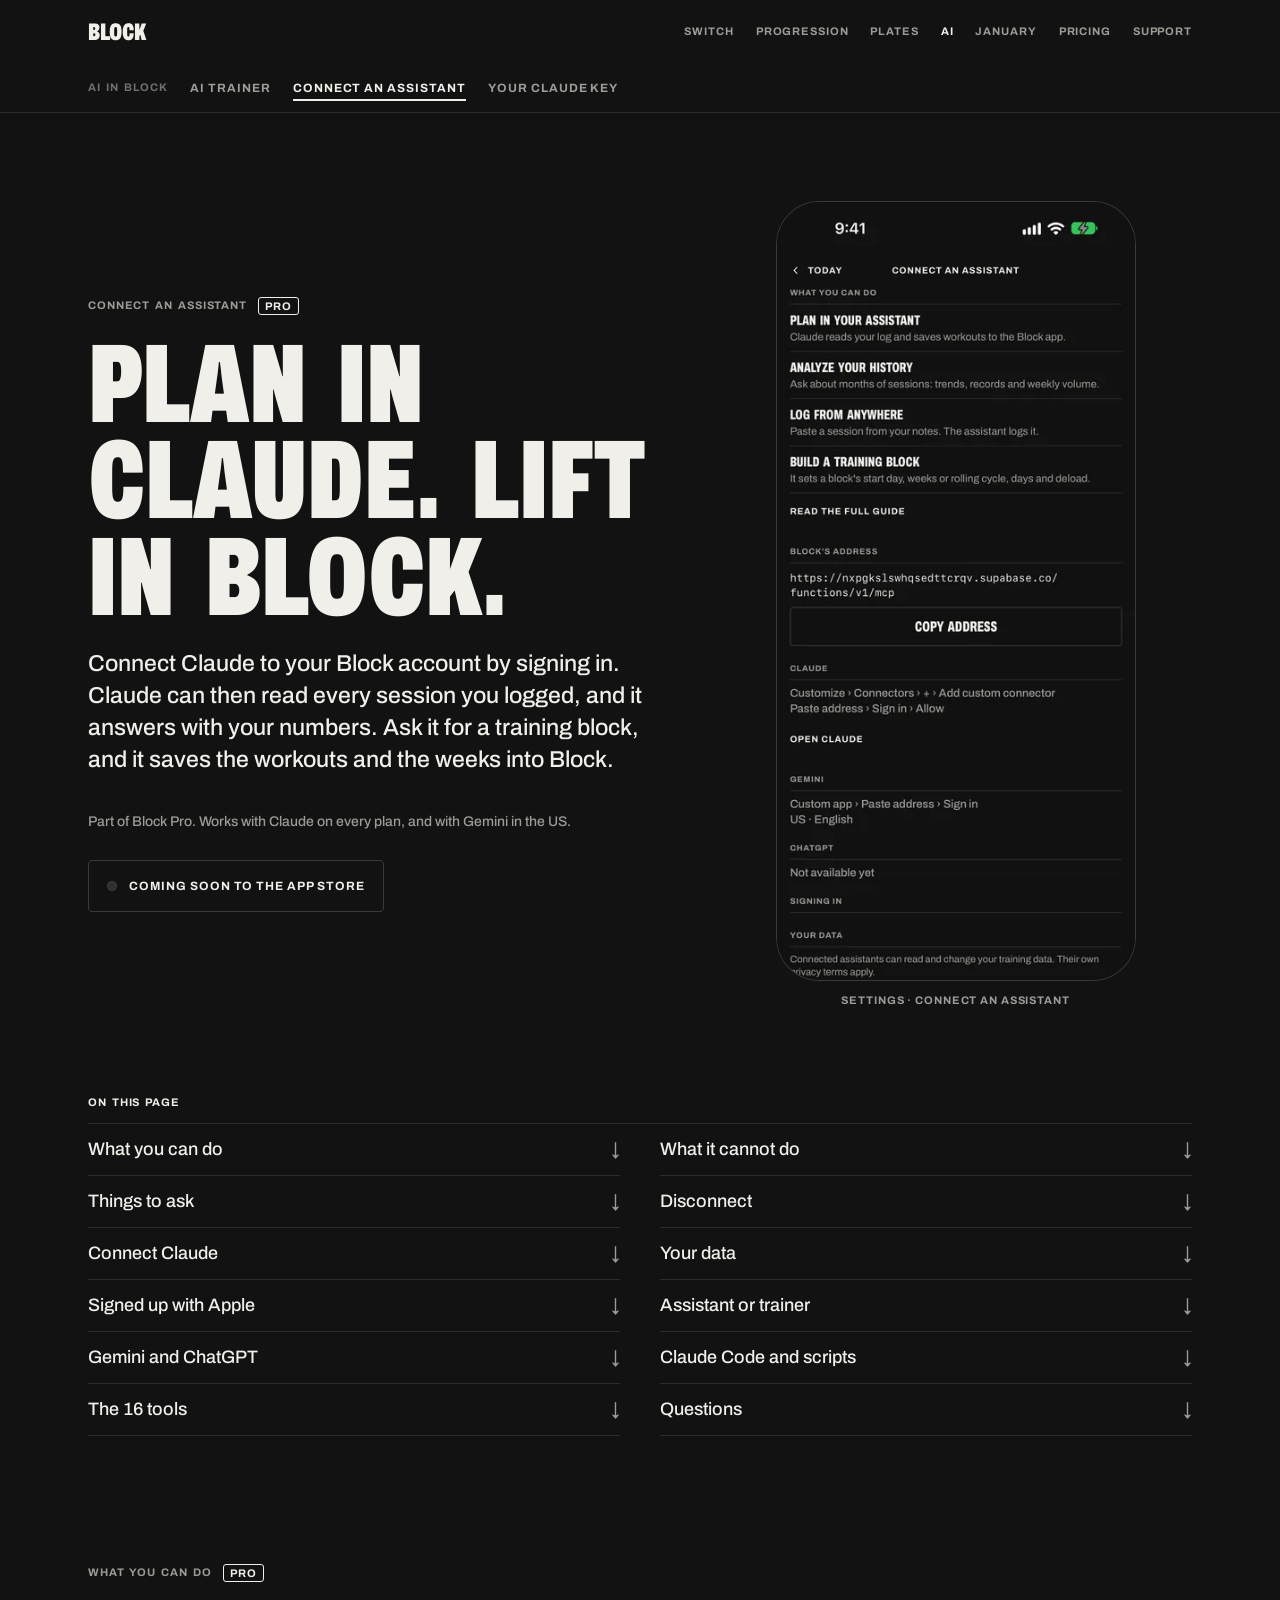
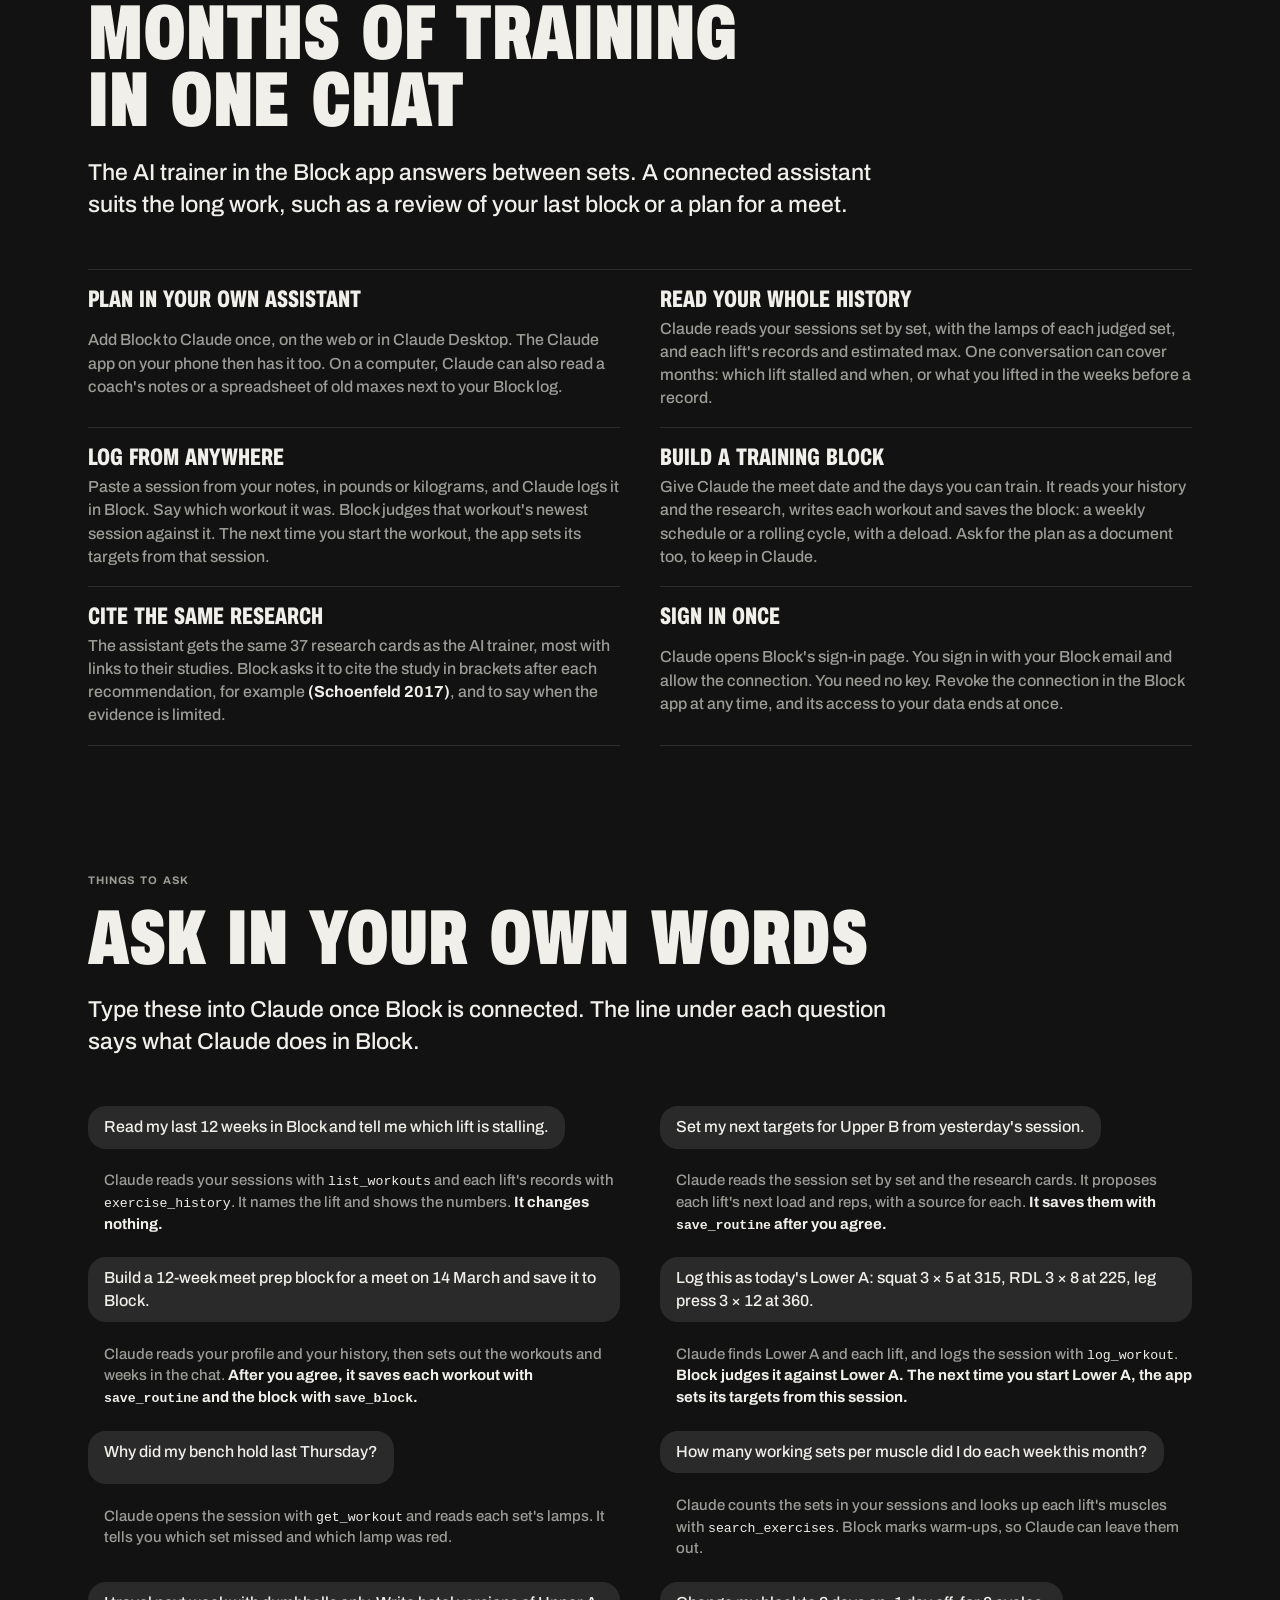
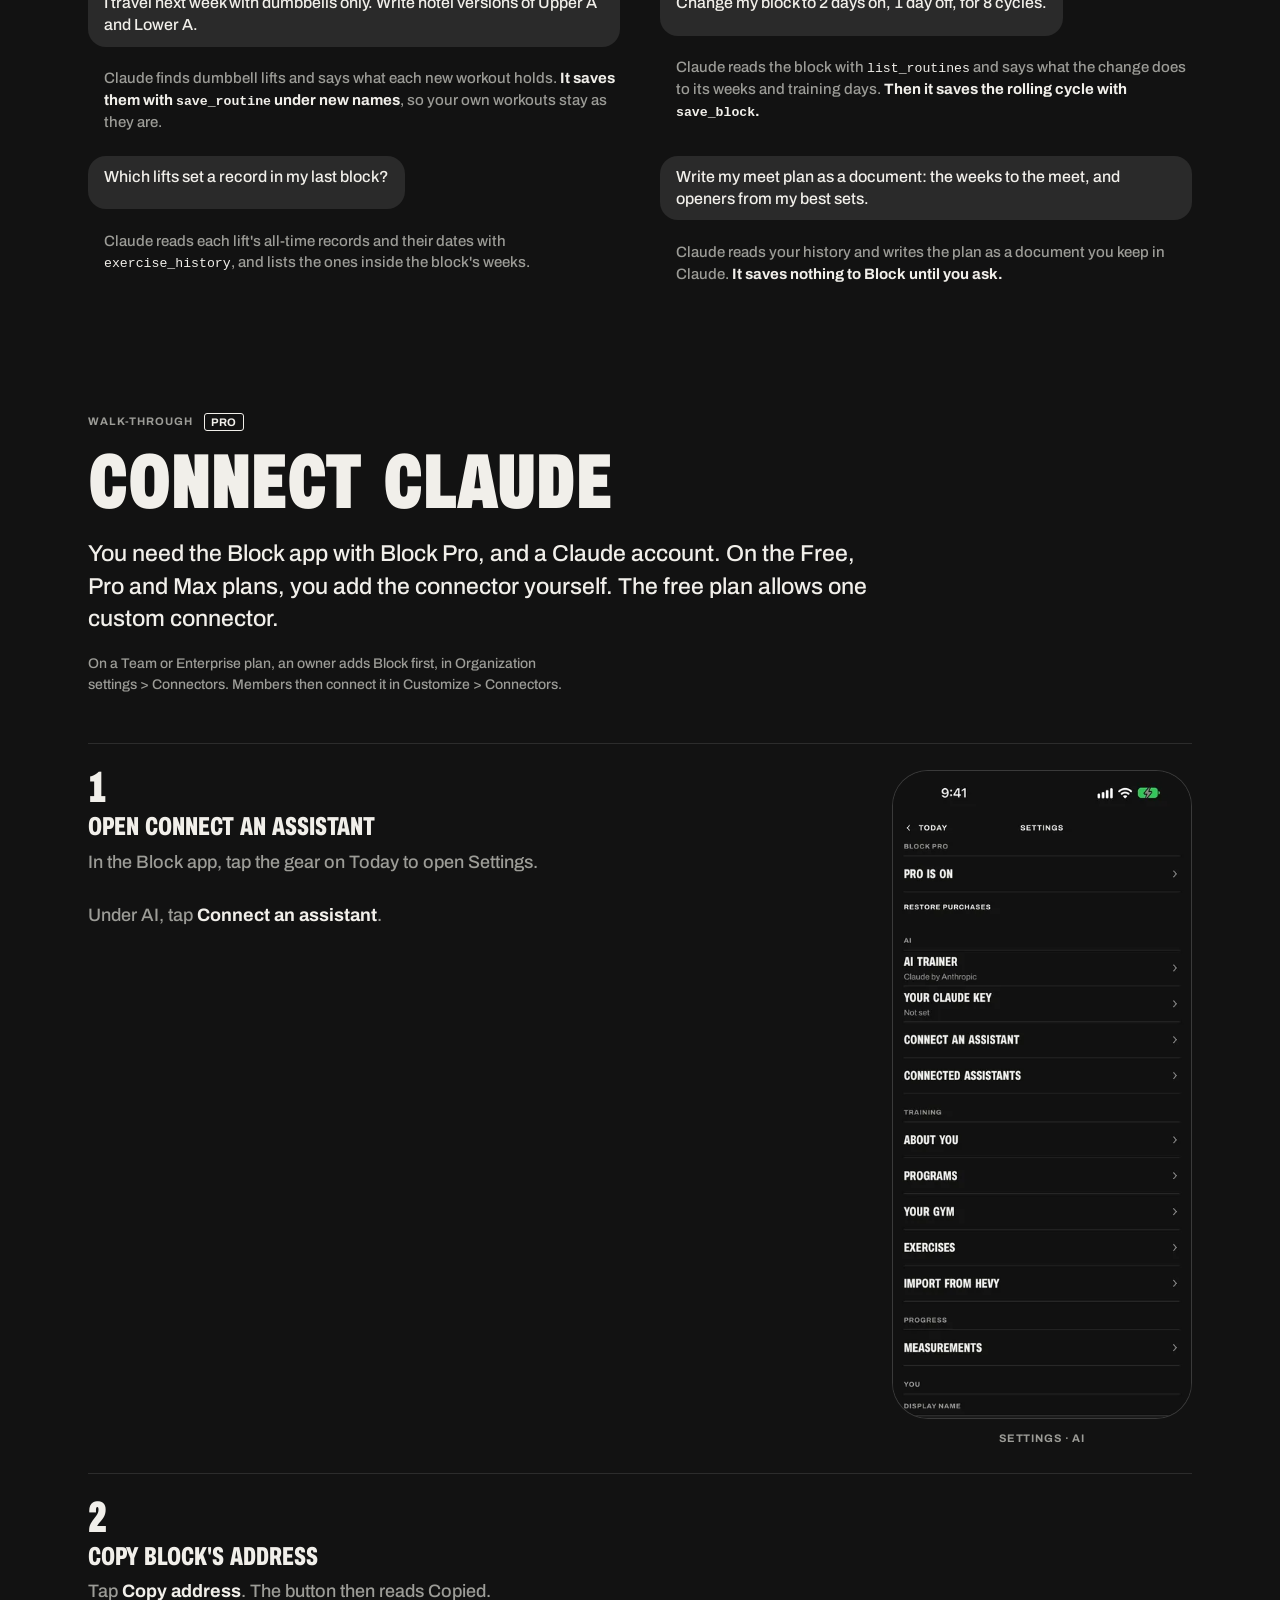
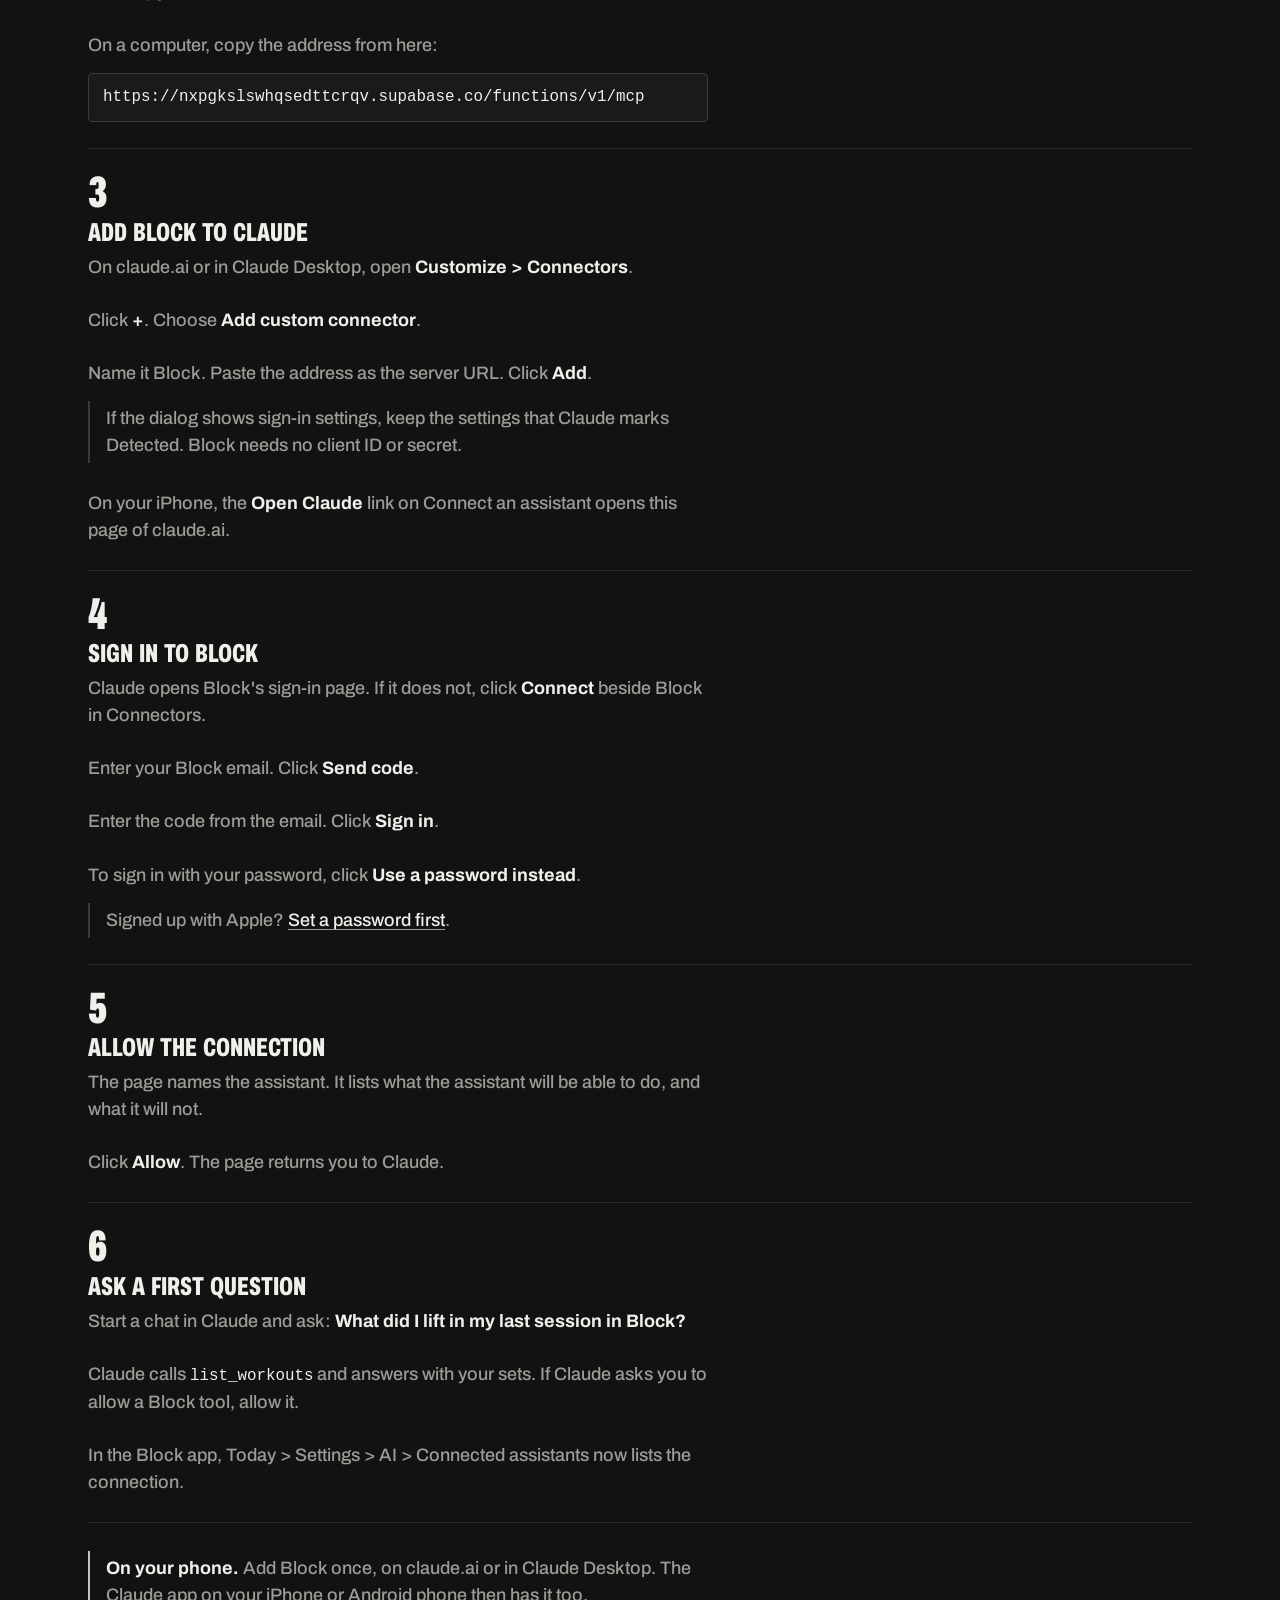
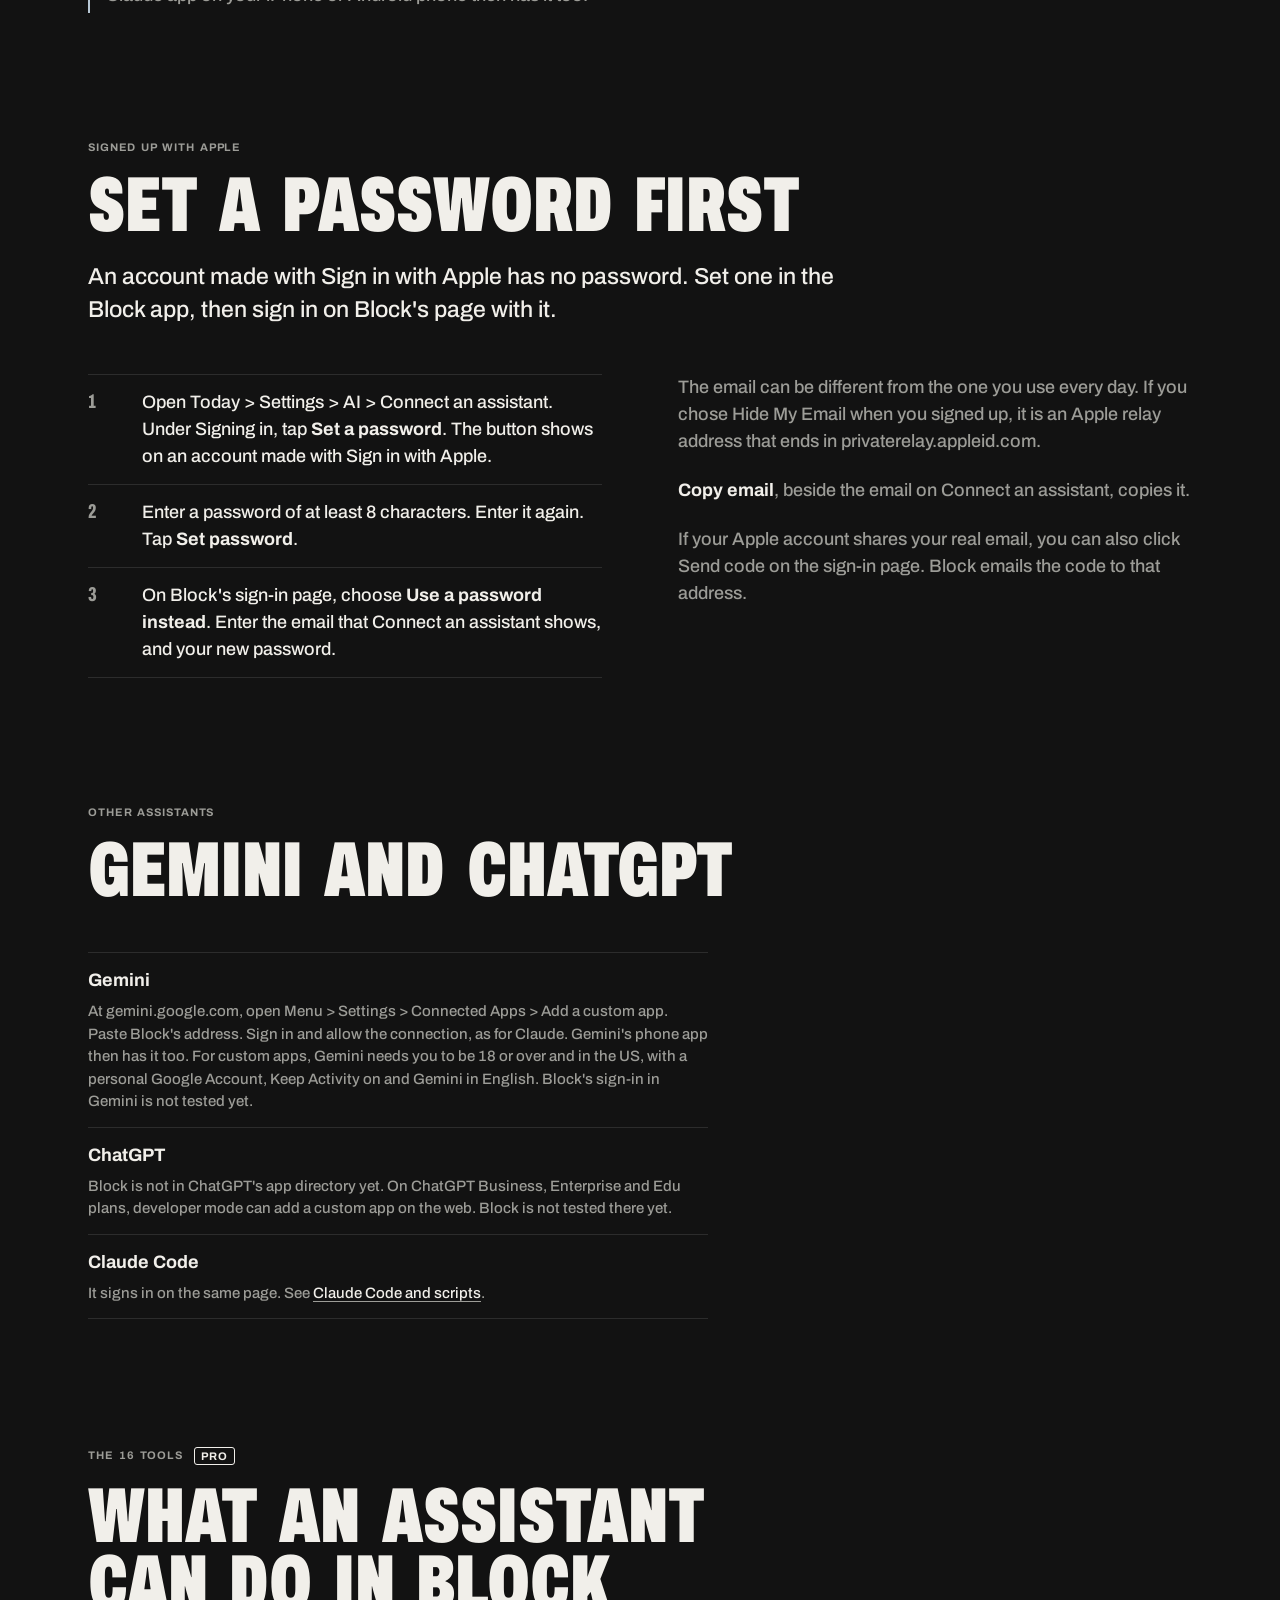
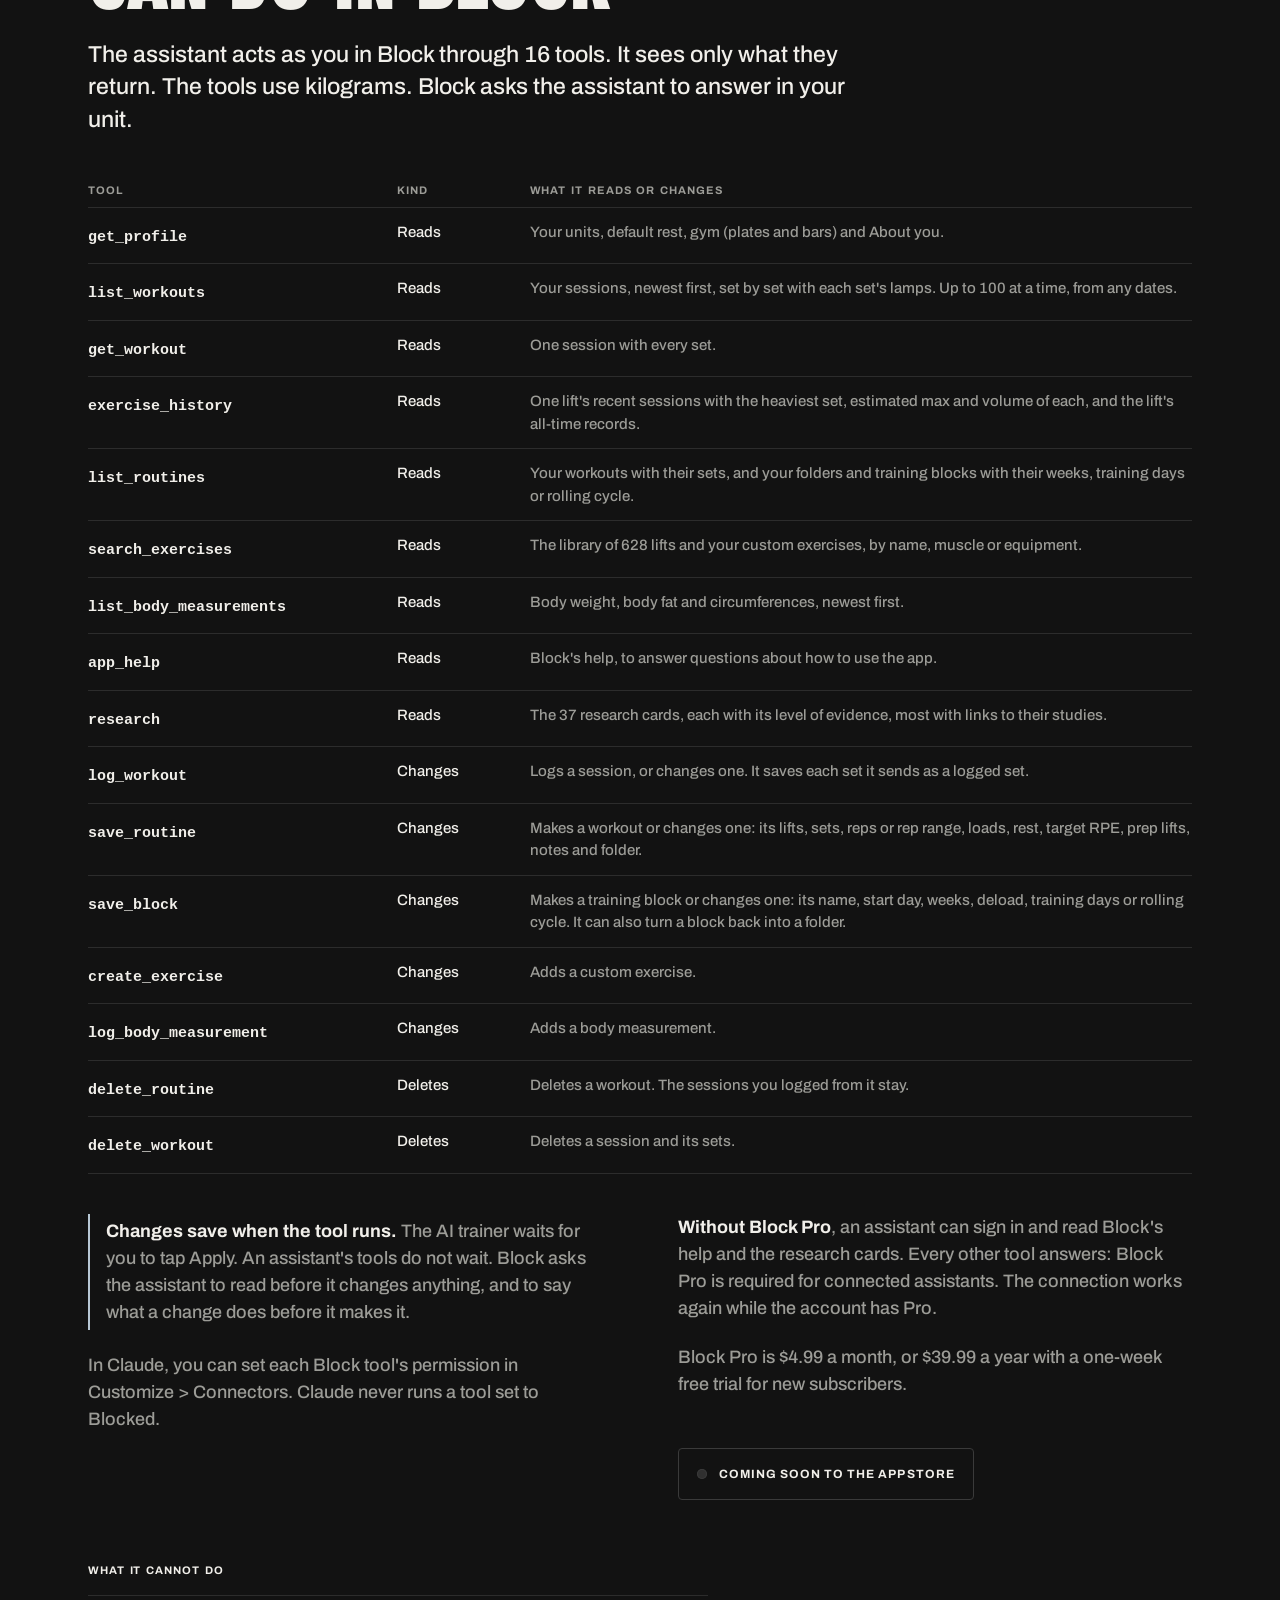
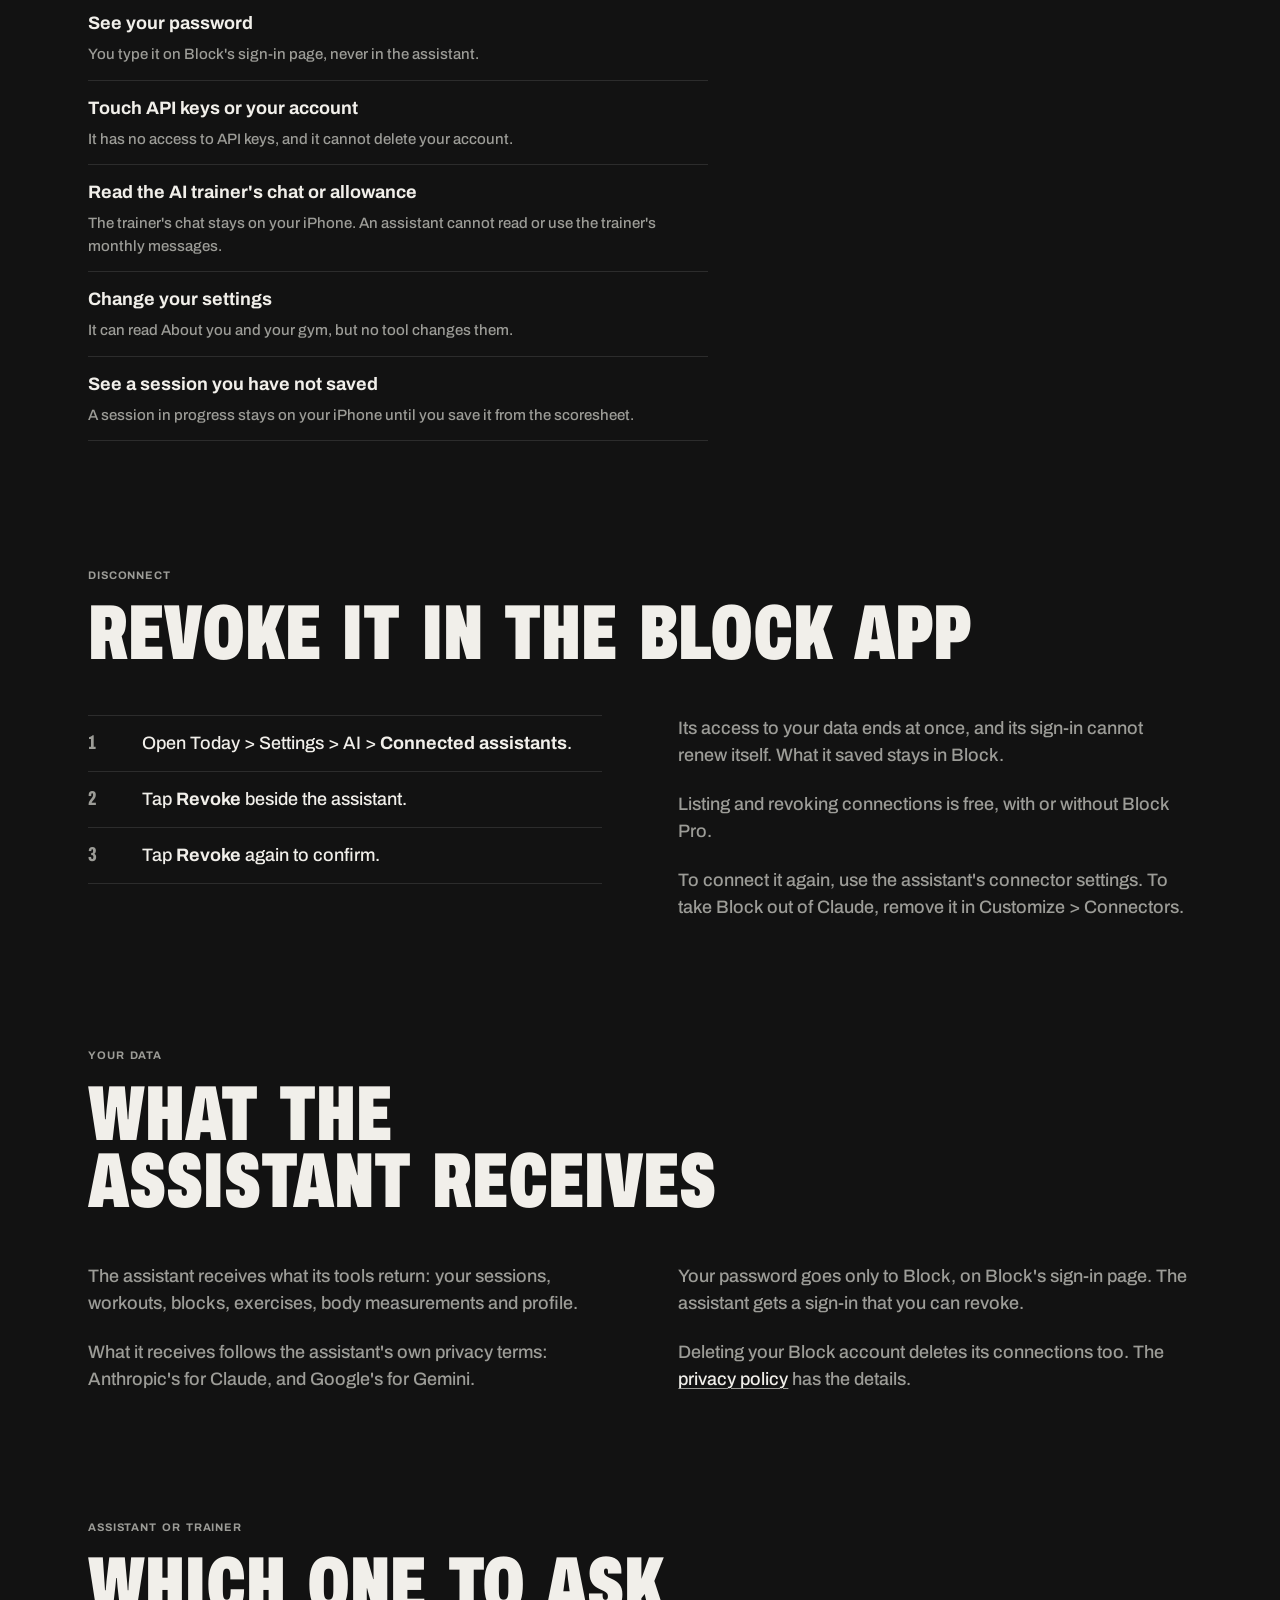
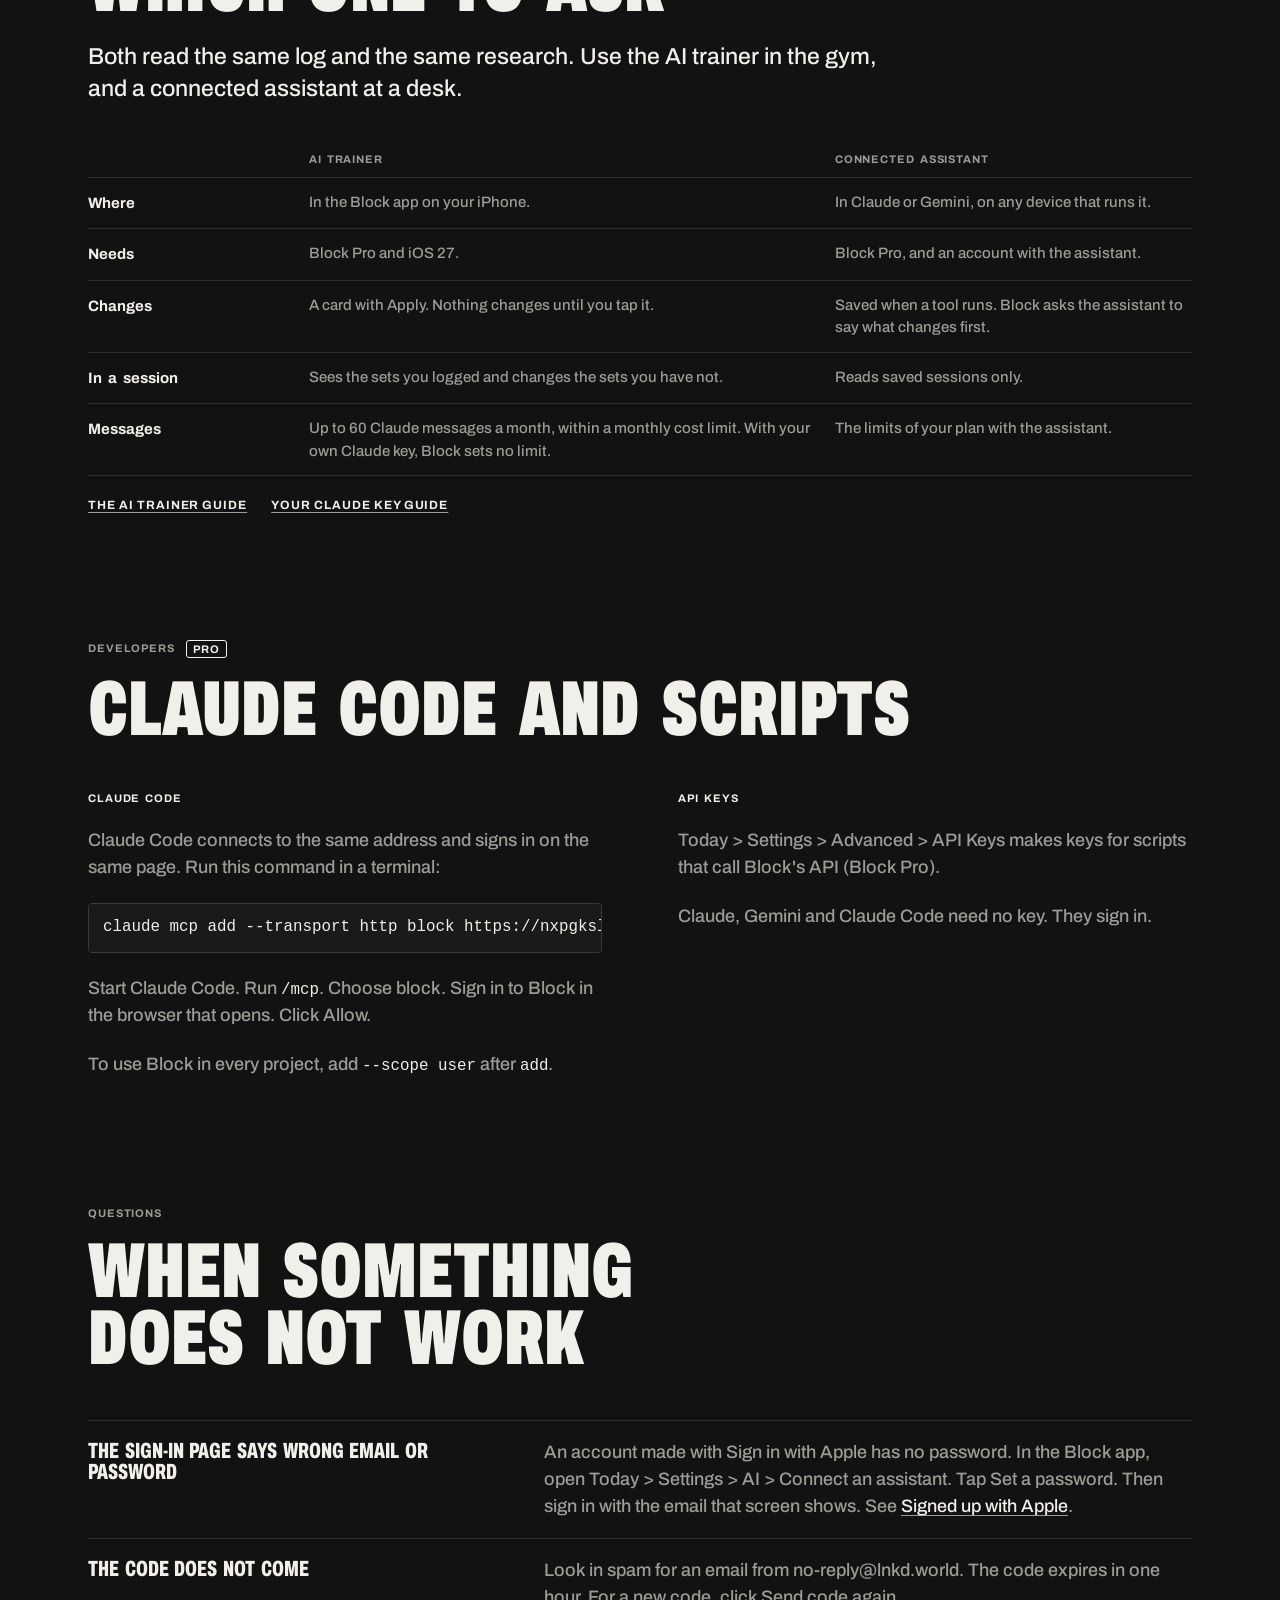
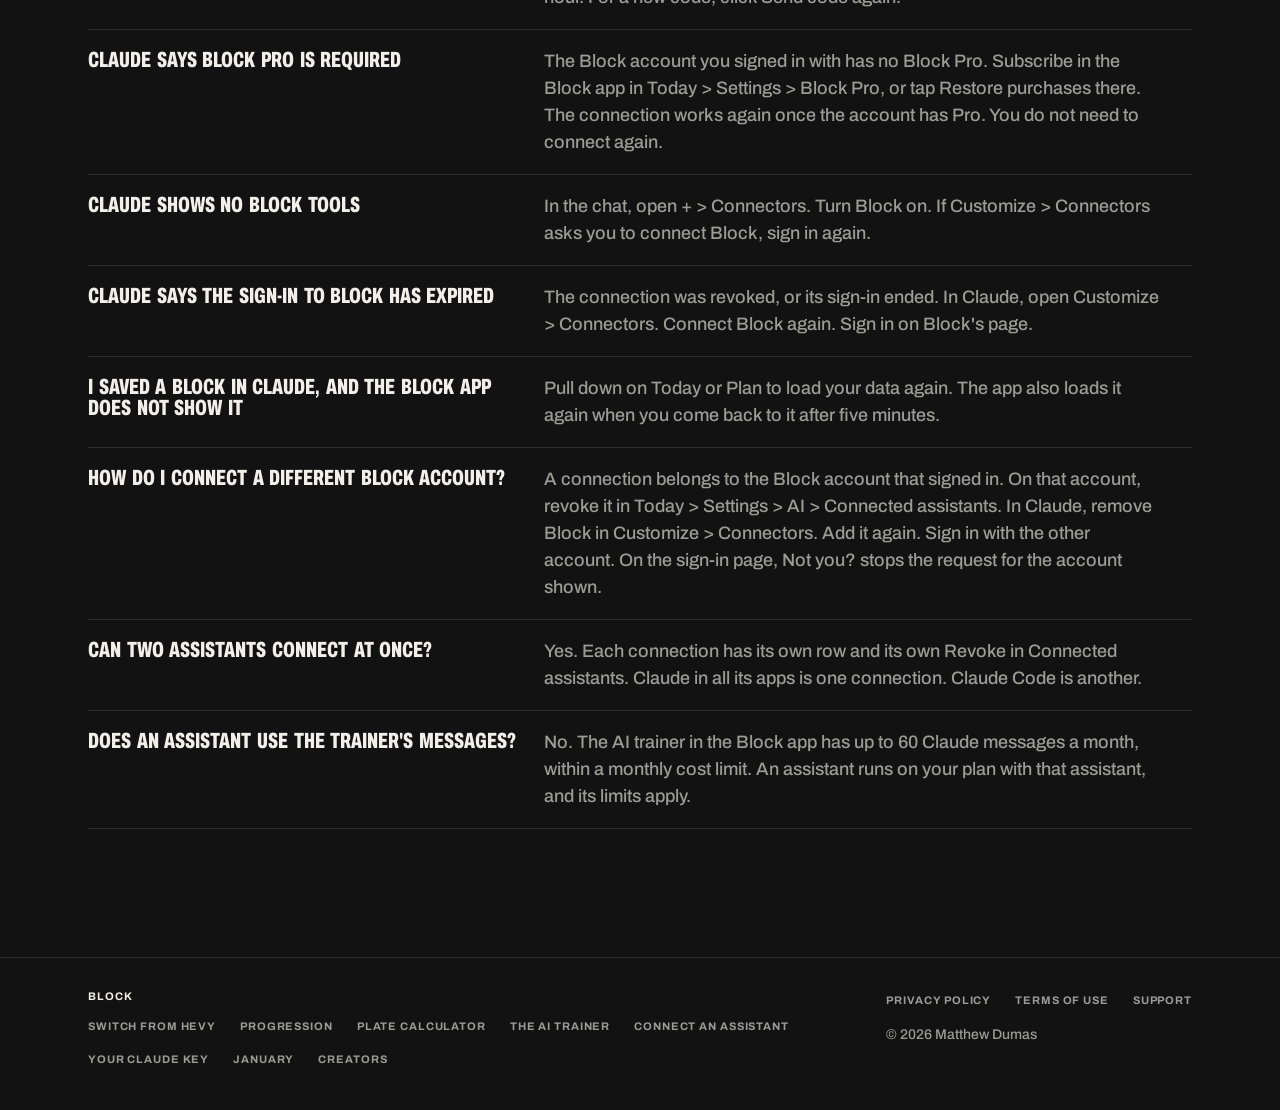
==== assistants/index.html @ 20c062d3 "AI guides: the trainer (rewritten), connect an assistant, your Claude key; AI in the header and foot" ====
<!doctype html>
<html lang="en">
<head>
<meta charset="utf-8">
<meta name="viewport" content="width=device-width, initial-scale=1">
<title>Connect an assistant · Block</title>
<meta name="description" content="Connect Claude to your Block account by signing in (Block Pro). Claude reads your training log and saves workouts and training blocks into Block. The steps, the 16 tools and how to disconnect.">
<meta name="color-scheme" content="dark">
<meta name="theme-color" content="#121212">
<link rel="canonical" href="https://meetday.lnkd.world/assistants/">
<link rel="icon" href="/icon.svg" type="image/svg+xml">
<link rel="apple-touch-icon" href="/apple-touch-icon.png">
<meta property="og:type" content="website">
<meta property="og:site_name" content="Block">
<meta property="og:title" content="Plan in Claude. Lift in Block.">
<meta property="og:description" content="Connect Claude to your Block account by signing in. Claude reads your log and saves workouts and training blocks into Block. Part of Block Pro.">
<meta property="og:url" content="https://meetday.lnkd.world/assistants/">
<meta property="og:image" content="https://meetday.lnkd.world/assets/og/assistants.png">
<meta property="og:image:width" content="1200">
<meta property="og:image:height" content="630">
<meta property="og:image:alt" content="The words Plan in Claude. Lift in Block., tagged Pro, beside Block's address for assistants, https://nxpgkslswhqsedttcrqv.supabase.co/functions/v1/mcp.">
<meta name="twitter:card" content="summary_large_image">
<meta name="twitter:title" content="Plan in Claude. Lift in Block.">
<meta name="twitter:description" content="Connect Claude to your Block account by signing in. Claude reads your log and saves workouts and training blocks into Block. Part of Block Pro.">
<meta name="twitter:image:alt" content="The words Plan in Claude. Lift in Block., tagged Pro, beside Block's address for assistants, https://nxpgkslswhqsedttcrqv.supabase.co/functions/v1/mcp.">
<meta name="twitter:image" content="https://meetday.lnkd.world/assets/og/assistants.png">
<!-- smart-app-banner -->
<link rel="preload" href="/fonts/ArchivoExtraCondensed-Black.woff2" as="font" type="font/woff2" crossorigin>
<link rel="stylesheet" href="/landing.css">
<link rel="stylesheet" href="/guide.css">
<style>
  /* This page only. Tokens from landing.css and guide.css. */
  .toc-sec { padding-top: clamp(48px, 7vw, 88px); }
  .toc-sec .label { margin-bottom: 14px; }
  .sec-head .fine { margin-top: 0; }
  /* Tool names and other literal text */
  .asks code, .copy code, .walk code, .qa code, .note code, .data code, .fine code {
    font-family: var(--mono); font-size: 0.88em; color: var(--chalk); white-space: nowrap;
  }
  /* Long lines (the address, a command) scroll inside their box, never the page. */
  .walk > li, .walk .t, .copy, .stack, .split > * { min-width: 0; }
  .walk > li { grid-template-columns: minmax(0, 1fr); }
  @media (min-width: 900px) { .walk > li { grid-template-columns: minmax(0, 1fr) 300px; } .walk > li.no-shot { grid-template-columns: minmax(0, 1fr); } }
  .cmd-label { margin: 6px 0 -2px; }
  .walk .note, .walk .cmd { margin-top: 4px; }
  .phone-note { margin-top: 28px; }
  /* The 16 tools */
  .tools th[scope="row"] code { font-size: 15px; }
  .tools td.kind { white-space: nowrap; color: var(--chalk); }
  @media (min-width: 720px) { .tools th[scope="row"] { width: 28%; } .tools td.kind { width: 12%; } }
  .sub-head { display: grid; gap: 10px; margin: clamp(40px, 6vw, 64px) 0 18px; max-width: var(--measure); }
  .rows.plain > li { grid-template-columns: minmax(0, 1fr); }
  @media (max-width: 719px) {
    .tools tr { display: grid; grid-template-columns: minmax(0, 1fr) auto; gap: 6px 12px; align-items: baseline; }
    .tools td.kind { text-align: right; font: 700 10px/1.2 var(--text); letter-spacing: 0.08em; text-transform: uppercase; color: var(--steel); }
    .tools td.kind::before, .tools td.desc::before { content: none; }
    .tools td.desc { grid-column: 1 / -1; }
  }
  .compare td, .compare th[scope="row"] { font-size: 15px; }
  @media (min-width: 720px) { .compare th[scope="row"] { width: 20%; } }
  .links-row { display: flex; flex-wrap: wrap; gap: 10px 24px; margin-top: 22px; }
  .links-row a { font: 700 12px/1.2 var(--text); letter-spacing: 0.08em; text-transform: uppercase; }
</style>
<script src="/config.js" defer></script>
<script src="/site.js" defer></script>
</head>
<body>
<a class="skip" href="#main">Skip to content</a>
<header class="nav">
  <div class="wrap">
    <a class="mark" href="/">Block</a>
    <nav class="links" aria-label="Pages">
      <a href="/switch/">Switch</a>
      <a href="/progression/">Progression</a>
      <a href="/plates/">Plates</a>
      <a href="/trainer/" aria-current="true">AI</a>
      <a href="/january/">January</a>
      <a href="/#pro">Pricing</a>
      <a href="/support.html">Support</a>
    </nav>
  </div>
</header>
<nav class="guide-nav" aria-label="AI in Block"><div class="wrap"><span class="label">AI in Block</span><a href="/trainer/">AI trainer</a><a href="/assistants/" aria-current="page">Connect an assistant</a><a href="/claude-key/">Your Claude key</a></div></nav>

<main id="main">
  <section class="page-hero" aria-labelledby="h-page">
    <div class="wrap with-art">
      <div class="intro">
        <p class="label">Connect an assistant <span class="tag">Pro</span></p>
        <h1 id="h-page">Plan in Claude. Lift in Block.</h1>
        <p class="lead">Connect Claude to your Block account by signing in. Claude can then read every session you logged, and it answers with your numbers. Ask it for a training block, and it saves the workouts and the weeks into Block.</p>
        <p class="fine">Part of Block Pro. Works with Claude on every plan, and with Gemini in the US.</p>
        <div class="cta" data-store="site-assistants"><span class="soon">Coming soon to the App Store</span></div>
      </div>
      <figure class="shot"><div class="frame"><img src="/assets/img/guide/connect-400.webp" srcset="/assets/img/guide/connect-400.webp 400w, /assets/img/guide/connect-800.webp 800w" sizes="(min-width: 1024px) 360px, 90vw" width="1320" height="2868" alt="Connect an assistant in the Block app: What you can do with Read the full guide, Block's address with Copy address, the steps for Claude, Gemini and ChatGPT, and Your data." fetchpriority="high" decoding="async"></div><figcaption>Settings · Connect an assistant</figcaption></figure>
    </div>
  </section>

  <section class="sec toc-sec" aria-labelledby="h-toc">
    <div class="wrap">
      <p class="label chalk" id="h-toc">On this page</p>
      <ul class="toc">
        <li><a href="#can">What you can do</a></li>
        <li><a href="#ask">Things to ask</a></li>
        <li><a href="#connect">Connect Claude</a></li>
        <li><a href="#apple">Signed up with Apple</a></li>
        <li><a href="#others">Gemini and ChatGPT</a></li>
        <li><a href="#tools">The 16 tools</a></li>
        <li><a href="#cannot">What it cannot do</a></li>
        <li><a href="#disconnect">Disconnect</a></li>
        <li><a href="#data">Your data</a></li>
        <li><a href="#compare">Assistant or trainer</a></li>
        <li><a href="#developers">Claude Code and scripts</a></li>
        <li><a href="#questions">Questions</a></li>
      </ul>
    </div>
  </section>

  <section class="sec" id="can" aria-labelledby="h-can">
    <div class="wrap">
      <header class="sec-head">
        <p class="label">What you can do <span class="tag">Pro</span></p>
        <h2 id="h-can">Months of training in one chat</h2>
        <p class="lead">The AI trainer in the Block app answers between sets. A connected assistant suits the long work, such as a review of your last block or a plan for a meet.</p>
      </header>
      <ul class="can">
        <li>
          <span class="c-title">Plan in your own assistant</span>
          <span class="c-text">Add Block to Claude once, on the web or in Claude Desktop. The Claude app on your phone then has it too. On a computer, Claude can also read a coach's notes or a spreadsheet of old maxes next to your Block log.</span>
        </li>
        <li>
          <span class="c-title">Read your whole history</span>
          <span class="c-text">Claude reads your sessions set by set, with the lamps of each judged set, and each lift's records and estimated max. One conversation can cover months: which lift stalled and when, or what you lifted in the weeks before a record.</span>
        </li>
        <li>
          <span class="c-title">Log from anywhere</span>
          <span class="c-text">Paste a session from your notes, in pounds or kilograms, and Claude logs it in Block. Say which workout it was. Block judges that workout's newest session against it. The next time you start the workout, the app sets its targets from that session.</span>
        </li>
        <li>
          <span class="c-title">Build a training block</span>
          <span class="c-text">Give Claude the meet date and the days you can train. It reads your history and the research, writes each workout and saves the block: a weekly schedule or a rolling cycle, with a deload. Ask for the plan as a document too, to keep in Claude.</span>
        </li>
        <li>
          <span class="c-title">Cite the same research</span>
          <span class="c-text">The assistant gets the same 37 research cards as the AI trainer, most with links to their studies. Block asks it to cite the study in brackets after each recommendation, for example <strong>(Schoenfeld 2017)</strong>, and to say when the evidence is limited.</span>
        </li>
        <li>
          <span class="c-title">Sign in once</span>
          <span class="c-text">Claude opens Block's sign-in page. You sign in with your Block email and allow the connection. You need no key. Revoke the connection in the Block app at any time, and its access to your data ends at once.</span>
        </li>
      </ul>
    </div>
  </section>

  <section class="sec" id="ask" aria-labelledby="h-ask">
    <div class="wrap">
      <header class="sec-head">
        <p class="label">Things to ask</p>
        <h2 id="h-ask">Ask in your own words</h2>
        <p class="lead">Type these into Claude once Block is connected. The line under each question says what Claude does in Block.</p>
      </header>
      <ul class="asks two">
        <li>
          <p class="q">Read my last 12 weeks in Block and tell me which lift is stalling.</p>
          <p class="a">Claude reads your sessions with <code>list_workouts</code> and each lift's records with <code>exercise_history</code>. It names the lift and shows the numbers. <strong>It changes nothing.</strong></p>
        </li>
        <li>
          <p class="q">Set my next targets for Upper B from yesterday's session.</p>
          <p class="a">Claude reads the session set by set and the research cards. It proposes each lift's next load and reps, with a source for each. <strong>It saves them with <code>save_routine</code> after you agree.</strong></p>
        </li>
        <li>
          <p class="q">Build a 12-week meet prep block for a meet on 14 March and save it to Block.</p>
          <p class="a">Claude reads your profile and your history, then sets out the workouts and weeks in the chat. <strong>After you agree, it saves each workout with <code>save_routine</code> and the block with <code>save_block</code>.</strong></p>
        </li>
        <li>
          <p class="q">Log this as today's Lower A: squat 3 × 5 at 315, RDL 3 × 8 at 225, leg press 3 × 12 at 360.</p>
          <p class="a">Claude finds Lower A and each lift, and logs the session with <code>log_workout</code>. <strong>Block judges it against Lower A. The next time you start Lower A, the app sets its targets from this session.</strong></p>
        </li>
        <li>
          <p class="q">Why did my bench hold last Thursday?</p>
          <p class="a">Claude opens the session with <code>get_workout</code> and reads each set's lamps. It tells you which set missed and which lamp was red.</p>
        </li>
        <li>
          <p class="q">How many working sets per muscle did I do each week this month?</p>
          <p class="a">Claude counts the sets in your sessions and looks up each lift's muscles with <code>search_exercises</code>. Block marks warm-ups, so Claude can leave them out.</p>
        </li>
        <li>
          <p class="q">I travel next week with dumbbells only. Write hotel versions of Upper A and Lower A.</p>
          <p class="a">Claude finds dumbbell lifts and says what each new workout holds. <strong>It saves them with <code>save_routine</code> under new names</strong>, so your own workouts stay as they are.</p>
        </li>
        <li>
          <p class="q">Change my block to 2 days on, 1 day off, for 8 cycles.</p>
          <p class="a">Claude reads the block with <code>list_routines</code> and says what the change does to its weeks and training days. <strong>Then it saves the rolling cycle with <code>save_block</code>.</strong></p>
        </li>
        <li>
          <p class="q">Which lifts set a record in my last block?</p>
          <p class="a">Claude reads each lift's all-time records and their dates with <code>exercise_history</code>, and lists the ones inside the block's weeks.</p>
        </li>
        <li>
          <p class="q">Write my meet plan as a document: the weeks to the meet, and openers from my best sets.</p>
          <p class="a">Claude reads your history and writes the plan as a document you keep in Claude. <strong>It saves nothing to Block until you ask.</strong></p>
        </li>
      </ul>
    </div>
  </section>

  <section class="sec" id="connect" aria-labelledby="h-connect">
    <div class="wrap">
      <header class="sec-head">
        <p class="label">Walk-through <span class="tag">Pro</span></p>
        <h2 id="h-connect">Connect Claude</h2>
        <p class="lead">You need the Block app with Block Pro, and a Claude account. On the Free, Pro and Max plans, you add the connector yourself. The free plan allows one custom connector.</p>
        <p class="fine">On a Team or Enterprise plan, an owner adds Block first, in Organization settings &gt; Connectors. Members then connect it in Customize &gt; Connectors.</p>
      </header>
      <ol class="walk">
        <li>
          <div class="t">
            <h3>Open Connect an assistant</h3>
            <p>In the Block app, tap the gear on Today to open Settings.</p>
            <p>Under AI, tap <strong>Connect an assistant</strong>.</p>
          </div>
          <figure class="shot"><div class="frame"><img src="/assets/img/guide/settings-ai-400.webp" srcset="/assets/img/guide/settings-ai-400.webp 400w, /assets/img/guide/settings-ai-800.webp 800w" sizes="(min-width: 900px) 300px, 90vw" width="1320" height="2868" alt="Settings in the Block app: Block Pro at the top, then the AI group with AI trainer, Your Claude key, Connect an assistant and Connected assistants." loading="lazy" decoding="async"></div><figcaption>Settings · AI</figcaption></figure>
        </li>
        <li class="no-shot">
          <div class="t">
            <h3>Copy Block's address</h3>
            <p>Tap <strong>Copy address</strong>. The button then reads Copied.</p>
            <p>On a computer, copy the address from here:</p>
            <code class="cmd">https://nxpgkslswhqsedttcrqv.supabase.co/functions/v1/mcp</code>
          </div>
        </li>
        <li class="no-shot">
          <div class="t">
            <h3>Add Block to Claude</h3>
            <p>On claude.ai or in Claude Desktop, open <strong>Customize &gt; Connectors</strong>.</p>
            <p>Click <strong>+</strong>. Choose <strong>Add custom connector</strong>.</p>
            <p>Name it Block. Paste the address as the server URL. Click <strong>Add</strong>.</p>
            <p class="note">If the dialog shows sign-in settings, keep the settings that Claude marks Detected. Block needs no client ID or secret.</p>
            <p>On your iPhone, the <strong>Open Claude</strong> link on Connect an assistant opens this page of claude.ai.</p>
          </div>
        </li>
        <li class="no-shot">
          <div class="t">
            <h3>Sign in to Block</h3>
            <p>Claude opens Block's sign-in page. If it does not, click <strong>Connect</strong> beside Block in Connectors.</p>
            <p>Enter your Block email. Click <strong>Send code</strong>.</p>
            <p>Enter the code from the email. Click <strong>Sign in</strong>.</p>
            <p>To sign in with your password, click <strong>Use a password instead</strong>.</p>
            <p class="note">Signed up with Apple? <a href="#apple">Set a password first</a>.</p>
          </div>
        </li>
        <li class="no-shot">
          <div class="t">
            <h3>Allow the connection</h3>
            <p>The page names the assistant. It lists what the assistant will be able to do, and what it will not.</p>
            <p>Click <strong>Allow</strong>. The page returns you to Claude.</p>
          </div>
        </li>
        <li class="no-shot">
          <div class="t">
            <h3>Ask a first question</h3>
            <p>Start a chat in Claude and ask: <strong>What did I lift in my last session in Block?</strong></p>
            <p>Claude calls <code>list_workouts</code> and answers with your sets. If Claude asks you to allow a Block tool, allow it.</p>
            <p>In the Block app, Today &gt; Settings &gt; AI &gt; Connected assistants now lists the connection.</p>
          </div>
        </li>
      </ol>
      <p class="note action phone-note"><strong>On your phone.</strong> Add Block once, on claude.ai or in Claude Desktop. The Claude app on your iPhone or Android phone then has it too.</p>
    </div>
  </section>

  <section class="sec" id="apple" aria-labelledby="h-apple">
    <div class="wrap">
      <header class="sec-head">
        <p class="label">Signed up with Apple</p>
        <h2 id="h-apple">Set a password first</h2>
        <p class="lead">An account made with Sign in with Apple has no password. Set one in the Block app, then sign in on Block's page with it.</p>
      </header>
      <div class="split even">
        <ol class="rows numbered copy">
          <li><p>Open Today &gt; Settings &gt; AI &gt; Connect an assistant. Under Signing in, tap <strong>Set a password</strong>. The button shows on an account made with Sign in with Apple.</p></li>
          <li><p>Enter a password of at least 8 characters. Enter it again. Tap <strong>Set password</strong>.</p></li>
          <li><p>On Block's sign-in page, choose <strong>Use a password instead</strong>. Enter the email that Connect an assistant shows, and your new password.</p></li>
        </ol>
        <div class="copy stack">
          <p>The email can be different from the one you use every day. If you chose Hide My Email when you signed up, it is an Apple relay address that ends in privaterelay.appleid.com.</p>
          <p><strong>Copy email</strong>, beside the email on Connect an assistant, copies it.</p>
          <p>If your Apple account shares your real email, you can also click Send code on the sign-in page. Block emails the code to that address.</p>
        </div>
      </div>
    </div>
  </section>

  <section class="sec" id="others" aria-labelledby="h-others">
    <div class="wrap">
      <header class="sec-head">
        <p class="label">Other assistants</p>
        <h2 id="h-others">Gemini and ChatGPT</h2>
      </header>
      <ul class="rows plain copy">
        <li><span class="r-title">Gemini</span><span class="r-text">At gemini.google.com, open Menu &gt; Settings &gt; Connected Apps &gt; Add a custom app. Paste Block's address. Sign in and allow the connection, as for Claude. Gemini's phone app then has it too. For custom apps, Gemini needs you to be 18 or over and in the US, with a personal Google Account, Keep Activity on and Gemini in English. Block's sign-in in Gemini is not tested yet.</span></li>
        <li><span class="r-title">ChatGPT</span><span class="r-text">Block is not in ChatGPT's app directory yet. On ChatGPT Business, Enterprise and Edu plans, developer mode can add a custom app on the web. Block is not tested there yet.</span></li>
        <li><span class="r-title">Claude Code</span><span class="r-text">It signs in on the same page. See <a href="#developers">Claude Code and scripts</a>.</span></li>
      </ul>
    </div>
  </section>

  <section class="sec" id="tools" aria-labelledby="h-tools">
    <div class="wrap">
      <header class="sec-head">
        <p class="label">The 16 tools <span class="tag">Pro</span></p>
        <h2 id="h-tools">What an assistant can do in Block</h2>
        <p class="lead">The assistant acts as you in Block through 16 tools. It sees only what they return. The tools use kilograms. Block asks the assistant to answer in your unit.</p>
      </header>
      <div class="table-scroll">
        <table class="data tools">
          <caption class="sr-only">The 16 tools a connected assistant can use, and what each reads or changes</caption>
          <thead><tr><th scope="col">Tool</th><th scope="col">Kind</th><th scope="col">What it reads or changes</th></tr></thead>
          <tbody>
            <tr><th scope="row"><code>get_profile</code></th><td class="kind" data-label="Kind">Reads</td><td class="steel desc" data-label="What it reads or changes">Your units, default rest, gym (plates and bars) and About you.</td></tr>
            <tr><th scope="row"><code>list_workouts</code></th><td class="kind" data-label="Kind">Reads</td><td class="steel desc" data-label="What it reads or changes">Your sessions, newest first, set by set with each set's lamps. Up to 100 at a time, from any dates.</td></tr>
            <tr><th scope="row"><code>get_workout</code></th><td class="kind" data-label="Kind">Reads</td><td class="steel desc" data-label="What it reads or changes">One session with every set.</td></tr>
            <tr><th scope="row"><code>exercise_history</code></th><td class="kind" data-label="Kind">Reads</td><td class="steel desc" data-label="What it reads or changes">One lift's recent sessions with the heaviest set, estimated max and volume of each, and the lift's all-time records.</td></tr>
            <tr><th scope="row"><code>list_routines</code></th><td class="kind" data-label="Kind">Reads</td><td class="steel desc" data-label="What it reads or changes">Your workouts with their sets, and your folders and training blocks with their weeks, training days or rolling cycle.</td></tr>
            <tr><th scope="row"><code>search_exercises</code></th><td class="kind" data-label="Kind">Reads</td><td class="steel desc" data-label="What it reads or changes">The library of 628 lifts and your custom exercises, by name, muscle or equipment.</td></tr>
            <tr><th scope="row"><code>list_body_measurements</code></th><td class="kind" data-label="Kind">Reads</td><td class="steel desc" data-label="What it reads or changes">Body weight, body fat and circumferences, newest first.</td></tr>
            <tr><th scope="row"><code>app_help</code></th><td class="kind" data-label="Kind">Reads</td><td class="steel desc" data-label="What it reads or changes">Block's help, to answer questions about how to use the app.</td></tr>
            <tr><th scope="row"><code>research</code></th><td class="kind" data-label="Kind">Reads</td><td class="steel desc" data-label="What it reads or changes">The 37 research cards, each with its level of evidence, most with links to their studies.</td></tr>
            <tr><th scope="row"><code>log_workout</code></th><td class="kind" data-label="Kind">Changes</td><td class="steel desc" data-label="What it reads or changes">Logs a session, or changes one. It saves each set it sends as a logged set.</td></tr>
            <tr><th scope="row"><code>save_routine</code></th><td class="kind" data-label="Kind">Changes</td><td class="steel desc" data-label="What it reads or changes">Makes a workout or changes one: its lifts, sets, reps or rep range, loads, rest, target RPE, prep lifts, notes and folder.</td></tr>
            <tr><th scope="row"><code>save_block</code></th><td class="kind" data-label="Kind">Changes</td><td class="steel desc" data-label="What it reads or changes">Makes a training block or changes one: its name, start day, weeks, deload, training days or rolling cycle. It can also turn a block back into a folder.</td></tr>
            <tr><th scope="row"><code>create_exercise</code></th><td class="kind" data-label="Kind">Changes</td><td class="steel desc" data-label="What it reads or changes">Adds a custom exercise.</td></tr>
            <tr><th scope="row"><code>log_body_measurement</code></th><td class="kind" data-label="Kind">Changes</td><td class="steel desc" data-label="What it reads or changes">Adds a body measurement.</td></tr>
            <tr><th scope="row"><code>delete_routine</code></th><td class="kind" data-label="Kind">Deletes</td><td class="steel desc" data-label="What it reads or changes">Deletes a workout. The sessions you logged from it stay.</td></tr>
            <tr><th scope="row"><code>delete_workout</code></th><td class="kind" data-label="Kind">Deletes</td><td class="steel desc" data-label="What it reads or changes">Deletes a session and its sets.</td></tr>
          </tbody>
        </table>
      </div>
      <div class="split even" style="margin-top:40px">
        <div class="copy stack">
          <p class="note action"><strong>Changes save when the tool runs.</strong> The AI trainer waits for you to tap Apply. An assistant's tools do not wait. Block asks the assistant to read before it changes anything, and to say what a change does before it makes it.</p>
          <p>In Claude, you can set each Block tool's permission in Customize &gt; Connectors. Claude never runs a tool set to Blocked.</p>
        </div>
        <div class="copy stack">
          <p><strong>Without Block Pro</strong>, an assistant can sign in and read Block's help and the research cards. Every other tool answers: Block Pro is required for connected assistants. The connection works again while the account has Pro.</p>
          <p>Block Pro is $4.99 a month, or $39.99 a year with a one-week free trial for new subscribers.</p>
          <div class="cta" data-store="site-assistants"><span class="soon">Coming soon to the App Store</span></div>
        </div>
      </div>

      <div class="sub-head" id="cannot">
        <p class="label chalk">What it cannot do</p>
      </div>
      <ul class="rows plain copy">
        <li><span class="r-title">See your password</span><span class="r-text">You type it on Block's sign-in page, never in the assistant.</span></li>
        <li><span class="r-title">Touch API keys or your account</span><span class="r-text">It has no access to API keys, and it cannot delete your account.</span></li>
        <li><span class="r-title">Read the AI trainer's chat or allowance</span><span class="r-text">The trainer's chat stays on your iPhone. An assistant cannot read or use the trainer's monthly messages.</span></li>
        <li><span class="r-title">Change your settings</span><span class="r-text">It can read About you and your gym, but no tool changes them.</span></li>
        <li><span class="r-title">See a session you have not saved</span><span class="r-text">A session in progress stays on your iPhone until you save it from the scoresheet.</span></li>
      </ul>
    </div>
  </section>

  <section class="sec" id="disconnect" aria-labelledby="h-disconnect">
    <div class="wrap">
      <header class="sec-head">
        <p class="label">Disconnect</p>
        <h2 id="h-disconnect">Revoke it in the Block app</h2>
      </header>
      <div class="split even">
        <ol class="rows numbered copy">
          <li><p>Open Today &gt; Settings &gt; AI &gt; <strong>Connected assistants</strong>.</p></li>
          <li><p>Tap <strong>Revoke</strong> beside the assistant.</p></li>
          <li><p>Tap <strong>Revoke</strong> again to confirm.</p></li>
        </ol>
        <div class="copy stack">
          <p>Its access to your data ends at once, and its sign-in cannot renew itself. What it saved stays in Block.</p>
          <p>Listing and revoking connections is free, with or without Block Pro.</p>
          <p>To connect it again, use the assistant's connector settings. To take Block out of Claude, remove it in Customize &gt; Connectors.</p>
        </div>
      </div>
    </div>
  </section>

  <section class="sec" id="data" aria-labelledby="h-data">
    <div class="wrap">
      <header class="sec-head">
        <p class="label">Your data</p>
        <h2 id="h-data">What the assistant receives</h2>
      </header>
      <div class="split even">
        <div class="copy stack">
          <p>The assistant receives what its tools return: your sessions, workouts, blocks, exercises, body measurements and profile.</p>
          <p>What it receives follows the assistant's own privacy terms: Anthropic's for Claude, and Google's for Gemini.</p>
        </div>
        <div class="copy stack">
          <p>Your password goes only to Block, on Block's sign-in page. The assistant gets a sign-in that you can revoke.</p>
          <p>Deleting your Block account deletes its connections too. The <a href="/privacy.html">privacy policy</a> has the details.</p>
        </div>
      </div>
    </div>
  </section>

  <section class="sec" id="compare" aria-labelledby="h-compare">
    <div class="wrap">
      <header class="sec-head">
        <p class="label">Assistant or trainer</p>
        <h2 id="h-compare">Which one to ask</h2>
        <p class="lead">Both read the same log and the same research. Use the AI trainer in the gym, and a connected assistant at a desk.</p>
      </header>
      <div class="table-scroll">
        <table class="data compare">
          <caption class="sr-only">The AI trainer in the Block app compared with a connected assistant</caption>
          <thead><tr><th scope="col"></th><th scope="col">AI trainer</th><th scope="col">Connected assistant</th></tr></thead>
          <tbody>
            <tr><th scope="row">Where</th><td data-label="AI trainer">In the Block app on your iPhone.</td><td data-label="Connected assistant">In Claude or Gemini, on any device that runs it.</td></tr>
            <tr><th scope="row">Needs</th><td data-label="AI trainer">Block Pro and iOS 27.</td><td data-label="Connected assistant">Block Pro, and an account with the assistant.</td></tr>
            <tr><th scope="row">Changes</th><td data-label="AI trainer">A card with Apply. Nothing changes until you tap it.</td><td data-label="Connected assistant">Saved when a tool runs. Block asks the assistant to say what changes first.</td></tr>
            <tr><th scope="row">In a session</th><td data-label="AI trainer">Sees the sets you logged and changes the sets you have not.</td><td data-label="Connected assistant">Reads saved sessions only.</td></tr>
            <tr><th scope="row">Messages</th><td data-label="AI trainer">Up to 60 Claude messages a month, within a monthly cost limit. With your own Claude key, Block sets no limit.</td><td data-label="Connected assistant">The limits of your plan with the assistant.</td></tr>
          </tbody>
        </table>
      </div>
      <div class="links-row">
        <a href="/trainer/">The AI trainer guide</a>
        <a href="/claude-key/">Your Claude key guide</a>
      </div>
    </div>
  </section>

  <section class="sec" id="developers" aria-labelledby="h-developers">
    <div class="wrap">
      <header class="sec-head">
        <p class="label">Developers <span class="tag">Pro</span></p>
        <h2 id="h-developers">Claude Code and scripts</h2>
      </header>
      <div class="split even">
        <div class="copy stack">
          <p class="label chalk">Claude Code</p>
          <p>Claude Code connects to the same address and signs in on the same page. Run this command in a terminal:</p>
          <code class="cmd">claude mcp add --transport http block https://nxpgkslswhqsedttcrqv.supabase.co/functions/v1/mcp</code>
          <p>Start Claude Code. Run <code>/mcp</code>. Choose block. Sign in to Block in the browser that opens. Click Allow.</p>
          <p>To use Block in every project, add <code>--scope user</code> after <code>add</code>.</p>
        </div>
        <div class="copy stack">
          <p class="label chalk">API keys</p>
          <p>Today &gt; Settings &gt; Advanced &gt; API Keys makes keys for scripts that call Block's API (Block Pro).</p>
          <p>Claude, Gemini and Claude Code need no key. They sign in.</p>
        </div>
      </div>
    </div>
  </section>

  <section class="sec" id="questions" aria-labelledby="h-questions">
    <div class="wrap">
      <header class="sec-head">
        <p class="label">Questions</p>
        <h2 id="h-questions">When something does not work</h2>
      </header>
      <div class="qa">
        <div>
          <p class="q">The sign-in page says Wrong email or password</p>
          <p>An account made with Sign in with Apple has no password. In the Block app, open Today &gt; Settings &gt; AI &gt; Connect an assistant. Tap Set a password. Then sign in with the email that screen shows. See <a href="#apple">Signed up with Apple</a>.</p>
        </div>
        <div>
          <p class="q">The code does not come</p>
          <p>Look in spam for an email from no-reply@lnkd.world. The code expires in one hour. For a new code, click Send code again.</p>
        </div>
        <div>
          <p class="q">Claude says Block Pro is required</p>
          <p>The Block account you signed in with has no Block Pro. Subscribe in the Block app in Today &gt; Settings &gt; Block Pro, or tap Restore purchases there. The connection works again once the account has Pro. You do not need to connect again.</p>
        </div>
        <div>
          <p class="q">Claude shows no Block tools</p>
          <p>In the chat, open + &gt; Connectors. Turn Block on. If Customize &gt; Connectors asks you to connect Block, sign in again.</p>
        </div>
        <div>
          <p class="q">Claude says the sign-in to Block has expired</p>
          <p>The connection was revoked, or its sign-in ended. In Claude, open Customize &gt; Connectors. Connect Block again. Sign in on Block's page.</p>
        </div>
        <div>
          <p class="q">I saved a block in Claude, and the Block app does not show it</p>
          <p>Pull down on Today or Plan to load your data again. The app also loads it again when you come back to it after five minutes.</p>
        </div>
        <div>
          <p class="q">How do I connect a different Block account?</p>
          <p>A connection belongs to the Block account that signed in. On that account, revoke it in Today &gt; Settings &gt; AI &gt; Connected assistants. In Claude, remove Block in Customize &gt; Connectors. Add it again. Sign in with the other account. On the sign-in page, Not you? stops the request for the account shown.</p>
        </div>
        <div>
          <p class="q">Can two assistants connect at once?</p>
          <p>Yes. Each connection has its own row and its own Revoke in Connected assistants. Claude in all its apps is one connection. Claude Code is another.</p>
        </div>
        <div>
          <p class="q">Does an assistant use the trainer's messages?</p>
          <p>No. The AI trainer in the Block app has up to 60 Claude messages a month, within a monthly cost limit. An assistant runs on your plan with that assistant, and its limits apply.</p>
        </div>
      </div>
    </div>
  </section>
</main>

<footer class="site-foot">
  <div class="wrap">
    <div>
      <p class="label chalk" style="margin-bottom:12px">Block</p>
      <nav class="links" aria-label="Site">
        <a href="/switch/">Switch from Hevy</a>
        <a href="/progression/">Progression</a>
        <a href="/plates/">Plate calculator</a>
        <a href="/trainer/">The AI trainer</a>
        <a href="/assistants/">Connect an assistant</a>
        <a href="/claude-key/">Your Claude key</a>
        <a href="/january/">January</a>
        <a href="/creators/">Creators</a>
      </nav>
    </div>
    <div class="legal">
      <nav class="links" aria-label="Legal" style="margin-bottom:12px">
        <a href="/privacy.html">Privacy Policy</a>
        <a href="https://www.apple.com/legal/internet-services/itunes/dev/stdeula/">Terms of Use</a>
        <a href="/support.html">Support</a>
      </nav>
      <p>© 2026 Matthew Dumas</p>
    </div>
  </div>
</footer>
</body>
</html>
---- landing.css ----
/* Block landing pages. Tokens and type from marketing/BRIEF.md section 3.
   Color is load or a verdict: plates, lamps and the trainer's call tags carry
   color; everything else is chalk on rubber. Sections are set apart by space;
   rules stay inside tables. privacy.html, support.html and oauth/consent.html
   keep style.css. */

@font-face { font-family: "Archivo XC"; src: url("/fonts/ArchivoExtraCondensed-Black.woff2") format("woff2"); font-weight: 900; font-display: swap; }
@font-face { font-family: "Archivo XC"; src: url("/fonts/ArchivoExtraCondensed-ExtraBold.woff2") format("woff2"); font-weight: 800; font-display: swap; }
@font-face { font-family: "Archivo"; src: url("/fonts/Archivo-Regular.woff2") format("woff2"); font-weight: 400; font-display: swap; }
@font-face { font-family: "Archivo"; src: url("/fonts/Archivo-Medium.woff2") format("woff2"); font-weight: 500; font-display: swap; }
@font-face { font-family: "Archivo"; src: url("/fonts/Archivo-Bold.woff2") format("woff2"); font-weight: 700; font-display: swap; }

:root {
  --bg: #121212;
  --surface: #1a1a1a;
  --surface2: #202020;
  --rule: #2c2c2c;
  --rule2: #3a3a3a;
  --chalk: #f1efea;
  --chalk-pressed: #d8d5ce;
  --steel: #9c9c97;
  --dim: #6f6f6b;
  --lamp-good: #ffffff;
  --lamp-no: #ff453a;
  --lamp-off: #303030;
  --glow-good: rgba(255, 255, 255, 0.38);
  --glow-no: rgba(255, 69, 58, 0.55);
  --call-up: #41b370;
  --call-hold: #f2c31b;
  --call-reset: #ff453a;
  --call-deload: #5f8fe8;
  --shaft: #8c9298;
  --collar: #aab0b6;
  --clamp: #6c737a;
  --gutter: 16px;
  --measure: 62ch;
  --ease-out: cubic-bezier(0.2, 0.9, 0.25, 1);
  --ease-lamp: cubic-bezier(0.2, 0.8, 0.3, 1.25);
  --display: "Archivo XC", "Arial Narrow", "Helvetica Neue", Arial, sans-serif;
  --text: "Archivo", -apple-system, BlinkMacSystemFont, "Segoe UI", Helvetica, Arial, sans-serif;
  --mono: ui-monospace, "SF Mono", Menlo, Consolas, monospace;
}

@media (min-width: 768px) { :root { --gutter: 32px; } }
@media (min-width: 1280px) { :root { --gutter: 48px; } }

/* Ground */
* { box-sizing: border-box; }
html { background: var(--bg); scroll-behavior: smooth; -webkit-text-size-adjust: 100%; }
body {
  margin: 0;
  background: var(--bg);
  color: var(--chalk);
  font: 500 17px/1.5 var(--text);
  font-variant-numeric: tabular-nums;
  overflow-x: hidden;
}
@media (min-width: 1280px) { body { font-size: 18px; } }
img, svg { max-width: 100%; }
img { height: auto; }
p, li, dd, td, th { margin: 0; }
p + p { margin-top: 0.9em; }
a { color: var(--chalk); text-decoration: underline; text-decoration-thickness: 1px; text-underline-offset: 3px; text-decoration-color: var(--steel); }
a:hover { text-decoration-color: var(--chalk); }
:focus-visible { outline: 2px solid var(--chalk); outline-offset: 3px; border-radius: 2px; }
::selection { background: var(--chalk); color: var(--bg); }
[hidden] { display: none !important; }
.sr-only { position: absolute; width: 1px; height: 1px; padding: 0; margin: -1px; overflow: hidden; clip: rect(0, 0, 0, 0); white-space: nowrap; border: 0; }
.skip { position: absolute; left: var(--gutter); top: -48px; z-index: 10; background: var(--chalk); color: var(--bg); padding: 10px 14px; border-radius: 4px; font: 700 12px/1 var(--text); letter-spacing: 0.08em; text-transform: uppercase; text-decoration: none; }
.skip:focus { top: 12px; }

.wrap { max-width: 1200px; margin: 0 auto; padding: 0 var(--gutter); }

/* Type */
.display, h1, h2 {
  font-family: var(--display);
  font-weight: 900;
  text-transform: uppercase;
  word-spacing: 0.16em;
  line-height: 0.86;
  letter-spacing: 0;
  margin: 0;
  color: var(--chalk);
  text-wrap: balance;
}
h1 { font-size: clamp(60px, 13vw, 124px); }
h2 { font-size: clamp(40px, 6.4vw, 78px); }
h3, .heavy {
  font-family: var(--display);
  font-weight: 800;
  text-transform: uppercase;
  word-spacing: 0.12em;
  line-height: 0.9;
  margin: 0;
  font-size: 26px;
  color: var(--chalk);
}
.label, .tag, th, .nav a {
  font: 700 11px/1.2 var(--text);
  letter-spacing: 0.08em;
  word-spacing: 0.2em;
  text-transform: uppercase;
  color: var(--steel);
}
.label { display: block; margin: 0; }
.label.chalk { color: var(--chalk); }
.lead { font-size: clamp(19px, 2.2vw, 23px); line-height: 1.4; max-width: var(--measure); }
.copy { max-width: var(--measure); }
.copy p, .copy li, .steel { color: var(--steel); }
.copy p strong, .copy li strong { color: var(--chalk); font-weight: 700; }
.copy .chalk, .copy p.chalk { color: var(--chalk); }
strong { font-weight: 700; }
.num { font-family: var(--display); font-weight: 900; font-variant-numeric: tabular-nums; line-height: 0.86; text-transform: uppercase; word-spacing: 0.16em; }
.mono { font-family: var(--mono); font-size: 0.88em; word-break: break-all; }
.fine { color: var(--steel); font-size: 14px; line-height: 1.5; max-width: var(--measure); }

/* The PRO tag: a chalk outline (release/ADVERTISING.md 2.2). */
.tag {
  display: inline-block;
  vertical-align: middle;
  padding: 3px 6px 2px;
  border: 1px solid var(--chalk);
  border-radius: 3px;
  color: var(--chalk);
  line-height: 1;
  margin-left: 8px;
  white-space: nowrap;
}
.label .tag { margin-left: 6px; }

/* The trainer's calls (MDCallTag): a capital label on a 16% fill of its own
   color, radius 3. SAME stays steel, NEW, SET and YOU chalk, with no fill. */
.ct {
  display: inline-block;
  font: 700 11px/1 var(--text);
  letter-spacing: 0.08em;
  text-transform: uppercase;
  white-space: nowrap;
  padding: 4px 6px 3px;
  border-radius: 3px;
  color: var(--chalk);
  vertical-align: middle;
}
.ct.up { color: var(--call-up); background: rgba(65, 179, 112, 0.16); }
.ct.hold { color: var(--call-hold); background: rgba(242, 195, 27, 0.16); }
.ct.reset { color: var(--call-reset); background: rgba(255, 69, 58, 0.16); }
.ct.deload { color: var(--call-deload); background: rgba(95, 143, 232, 0.16); }
.ct.same { color: var(--steel); padding-left: 0; padding-right: 0; }
.ct.plain { color: var(--chalk); padding-left: 0; padding-right: 0; }
/* On Today the call beside LAST TIME is a condensed number in its color. */
.call-num { font-family: var(--display); font-weight: 800; font-size: 22px; line-height: 1; }
.call-num.up { color: var(--call-up); }
.call-num.hold { color: var(--call-hold); }
.call-num.reset { color: var(--call-reset); }

/* Nav: no rule under it, as the app's top bar */
.nav .wrap { display: flex; align-items: center; flex-wrap: wrap; gap: 8px 22px; min-height: 64px; padding-top: 14px; padding-bottom: 14px; }
.nav .mark { font-family: var(--display); font-weight: 900; font-size: 24px; line-height: 1; text-transform: uppercase; word-spacing: 0.16em; color: var(--chalk); text-decoration: none; margin-right: auto; letter-spacing: 0; }
.nav a { text-decoration: none; }
.nav a:hover, .nav a[aria-current="page"] { color: var(--chalk); }
.nav .links { display: flex; flex-wrap: wrap; gap: 8px 22px; }
@media (max-width: 599px) {
  .nav .wrap { padding-top: 16px; padding-bottom: 6px; }
  .nav .links { flex-basis: 100%; gap: 10px 18px; }
  .nav .links a { padding: 4px 0; }
}

/* Sections */
.hero { padding: clamp(40px, 8vw, 96px) 0 clamp(24px, 4vw, 48px); }
.sec { padding: clamp(72px, 10vw, 136px) 0 0; }
.sec-head { display: grid; gap: 18px; max-width: 900px; margin-bottom: clamp(28px, 4vw, 48px); }
.sec-head .lead { margin-top: 4px; }
.split { display: grid; gap: 40px; align-items: start; }
@media (min-width: 768px) {
  .split { grid-template-columns: minmax(0, 1fr) minmax(280px, 380px); gap: clamp(40px, 6vw, 96px); }
  .split.flip > .shot, .split.flip > .figure { order: -1; }
  .split.flip { grid-template-columns: minmax(280px, 380px) minmax(0, 1fr); }
  .split.even { grid-template-columns: minmax(0, 1fr) minmax(0, 1fr); }
}
.stack { display: grid; gap: 22px; align-content: start; }
.stack > * + * { margin-top: 0; }
.more { margin-top: 4px; }

/* Screens: real app screenshots, corner-rounded like the phone */
.shot { margin: 0; width: min(100%, 360px); justify-self: center; }
.shot .frame { border: 1px solid var(--rule2); border-radius: 12% / 5.55%; overflow: hidden; background: var(--bg); }
.shot img { display: block; width: 100%; aspect-ratio: 1320 / 2868; }
.shot figcaption { margin-top: 12px; font: 700 11px/1.4 var(--text); letter-spacing: 0.08em; text-transform: uppercase; color: var(--steel); text-align: center; }
.shots { display: grid; grid-template-columns: 1fr 1fr; gap: 24px 16px; justify-items: center; align-items: start; }
.shots .shot, .shot.pair { width: min(100%, 300px); }
@media (min-width: 768px) {
  .split.pairs { grid-template-columns: minmax(0, 1fr) minmax(0, 1fr); }
  .shots { gap: 32px 24px; }
}

/* Rows: 1 px rules inside lists and tables */
.rows { border-top: 1px solid var(--rule); margin: 0; padding: 0; list-style: none; }
.copy .rows { padding-left: 0; }
.rows > li, .rows > .row { display: grid; grid-template-columns: minmax(0, 1fr) auto; gap: 6px 20px; align-items: center; padding: 14px 0; border-bottom: 1px solid var(--rule); }
.copy .rows > li + li { margin-top: 0; }
.rows .r-title { display: block; color: var(--chalk); font-weight: 700; }
.rows .r-text { color: var(--steel); font-size: 15px; grid-column: 1; }
.rows.numbered { counter-reset: row; }
.rows.numbered > li { grid-template-columns: 34px minmax(0, 1fr); align-items: baseline; counter-increment: row; }
.rows.numbered > li::before { content: counter(row); font-family: var(--display); font-weight: 800; font-size: 20px; color: var(--steel); line-height: 1; }
.rows.numbered > li > * { grid-column: 2; }
.rows.numbered p { color: var(--chalk); }
.rows.numbered .r-text { color: var(--steel); }
.rows.lamp-rows > li { grid-template-columns: 34px minmax(0, 1fr); align-items: start; }
.rows.lamp-rows .lamps { margin-top: 3px; }
.rows.lamp-rows .r-text { grid-column: 2; }
table { border-collapse: collapse; width: 100%; }
th { text-align: left; padding: 0 16px 10px 0; border-bottom: 1px solid var(--rule); font-weight: 700; vertical-align: bottom; }
td { text-align: left; padding: 13px 16px 13px 0; border-bottom: 1px solid var(--rule); vertical-align: top; color: var(--chalk); font-size: 16px; }
td:last-child, th:last-child { padding-right: 0; }
td.steel { color: var(--steel); }
td.end, th.end { text-align: right; }
.table-scroll { overflow-x: auto; -webkit-overflow-scrolling: touch; }

/* Buttons and the store call to action */
.btn {
  display: inline-flex; align-items: center; justify-content: center; gap: 10px;
  min-height: 52px; padding: 0 22px; border: 0; border-radius: 4px;
  background: var(--chalk); color: var(--bg);
  font-family: var(--display); font-weight: 800; font-size: 20px; line-height: 1; letter-spacing: 0;
  text-transform: uppercase; word-spacing: 0.12em; text-decoration: none; cursor: pointer;
  transition: background-color 120ms linear, color 120ms linear;
}
.btn:hover, .btn:active { background: var(--chalk-pressed); }
.btn.secondary { background: transparent; color: var(--chalk); box-shadow: inset 0 0 0 1px var(--rule2); }
.btn.secondary:hover { background: var(--surface2); }
.btn img { display: block; height: 40px; width: auto; }
.cta { display: flex; flex-wrap: wrap; gap: 12px 16px; align-items: center; margin-top: 28px; }
.soon {
  display: inline-flex; align-items: center; gap: 12px; min-height: 52px; padding: 0 18px;
  border: 1px solid var(--rule2); border-radius: 4px; color: var(--chalk);
  font: 700 12px/1.2 var(--text); letter-spacing: 0.08em; text-transform: uppercase;
}
.soon::before { content: ""; width: 10px; height: 10px; border-radius: 50%; background: var(--lamp-off); box-shadow: inset 0 0 0 1px var(--rule2); flex: none; }
.btn-link { font: 700 12px/1.2 var(--text); letter-spacing: 0.08em; text-transform: uppercase; }

/* Lamps: white is a pass, red a fail, off not judged (Lights.swift) */
.lamps { --lamp: 44px; display: inline-flex; align-items: flex-start; gap: max(3px, calc(var(--lamp) * 0.45)); }
.lamps.xl { --lamp: 64px; }
.lamps.l { --lamp: 44px; }
.lamps.m { --lamp: 18px; }
.lamps.s { --lamp: 12px; gap: 5px; }
.lamps.xs { --lamp: 9px; gap: 4px; }
.lamp { display: block; width: var(--lamp); height: var(--lamp); border-radius: 50%; background: var(--lamp-good); box-shadow: 0 0 calc(var(--lamp) * 0.7) var(--glow-good); flex: none; }
.lamp.no { background: var(--lamp-no); box-shadow: 0 0 calc(var(--lamp) * 0.7) var(--glow-no); }
.lamp.off { background: var(--lamp-off); box-shadow: none; }
.lamps.labeled .cell { display: flex; flex-direction: column; align-items: center; gap: 10px; min-width: max(var(--lamp), 52px); }
.lamps.labeled .cell .label { text-align: center; }
.lamps.labeled .cell.no .label { color: var(--lamp-no); }
.lamps.labeled .cell.off .label { color: var(--dim); }

/* The call (TheCall): three small chalk dots, a label, then plain sentences */
.call { display: grid; gap: 8px; padding: 14px 0; border-top: 1px solid var(--rule); border-bottom: 1px solid var(--rule); }
.call .call-label { display: flex; align-items: center; gap: 8px; }
.call .dots { display: inline-flex; gap: 3px; }
.call .dots i { width: 5px; height: 5px; border-radius: 50%; background: var(--chalk); }
.call .label { font-size: 10px; }
.call p { color: var(--chalk); font-size: 17px; margin: 0; }

/* The bar (PlateBar.swift) */
.bar { display: block; height: auto; }
.bar-box { display: block; width: 100%; }

/* Motion (marketing/BRIEF.md section 3) */
@keyframes lamp-on { from { transform: scale(0.55); opacity: 0; } to { transform: none; opacity: 1; } }
@keyframes plate-on { 0% { transform: translateX(26px); opacity: 0; } 70% { transform: translateX(-2px); opacity: 1; } 100% { transform: none; opacity: 1; } }
@keyframes plate-off { from { transform: none; opacity: 1; } to { transform: translateX(26px); opacity: 0; } }
@keyframes rise { from { transform: translateY(14px); opacity: 0; } to { transform: none; opacity: 1; } }
@keyframes fade { from { opacity: 0; } to { opacity: 1; } }
.lit .lamp { animation: lamp-on 460ms var(--ease-lamp) both; animation-delay: var(--lamp-delay, 0ms); }
.bar.animate .plate { animation: plate-on 300ms var(--ease-out) both; transform-box: fill-box; animation-delay: calc(var(--i, 0) * 90ms); }
.bar .plate.off { animation: plate-off 140ms var(--ease-out) both; transform-box: fill-box; }
.bar .plate.on { animation: plate-on 300ms var(--ease-out) both; transform-box: fill-box; animation-delay: calc(var(--i, 0) * 90ms); }
.rise { animation: rise 380ms var(--ease-out) both; }
.hero .lit .lamp { --lamp-delay: 240ms; }
.hero .bar.animate .plate { animation-delay: calc(620ms + var(--i, 0) * 90ms); }
@media (prefers-reduced-motion: reduce) {
  html { scroll-behavior: auto; }
  .lit .lamp, .bar.animate .plate, .bar .plate.on, .rise { animation-name: fade; animation-duration: 300ms; }
  .bar .plate.off { animation-name: fade; animation-direction: reverse; }
  .btn, .toggle .sw, .toggle .sw::after { transition: none; }
}

/* Hero of the home page */
.hero .wrap { display: grid; gap: 48px; }
.hero .intro { max-width: 760px; }
.hero .intro > * + * { margin-top: 22px; }
.hero .lamps { margin-top: 4px; }
.hero .lead { margin-top: 26px; }
.hero .price-note { color: var(--steel); font-size: 14px; margin-top: 14px; }
.board { display: grid; gap: 14px; align-content: center; }
.board .top { display: flex; justify-content: space-between; align-items: baseline; gap: 16px; }
.board .load { display: flex; align-items: baseline; gap: 10px; }
.board .load .num { font-size: clamp(84px, 13vw, 132px); line-height: 0.8; }
.board .load .unit { font: 700 13px/1 var(--text); letter-spacing: 0.08em; color: var(--steel); }
.board .bar { width: 100%; height: auto; }
.board .board-foot { display: flex; justify-content: space-between; align-items: center; gap: 16px; flex-wrap: wrap; }
.board .last { display: flex; align-items: center; gap: 10px; }
@media (min-width: 1024px) {
  .hero .wrap { grid-template-columns: minmax(0, 1.15fr) minmax(0, 1fr); align-items: center; gap: 64px; }
  h1 { font-size: clamp(60px, 8.6vw, 124px); }
}

/* Hero of the other pages */
.page-hero { padding: clamp(40px, 7vw, 88px) 0 0; }
.page-hero .wrap { display: grid; gap: 40px; align-items: end; }
.page-hero .intro { max-width: 820px; display: grid; gap: 22px; }
.page-hero h1 { font-size: clamp(56px, 11vw, 112px); }
.page-hero .cta { margin-top: 6px; }
@media (min-width: 1024px) {
  .page-hero .wrap.with-art { grid-template-columns: minmax(0, 1.2fr) minmax(0, 1fr); gap: 64px; align-items: center; }
}
.art { display: grid; gap: 16px; }
.art .week { max-width: none; }
#code-before .cta { margin-top: 20px; }
.copy .link-sample { font: 700 clamp(18px, 2.4vw, 24px)/1.3 var(--text); color: var(--chalk); margin: 0; }
.link-sample span { white-space: nowrap; }

/* The card (CardView): the next declared loads, a call tag under each */
.card { display: grid; gap: 12px; width: 100%; max-width: 460px; }
.card .card-title { font-family: var(--display); font-weight: 900; font-size: 56px; line-height: 0.86; text-transform: uppercase; word-spacing: 0.16em; margin: 0; }
.card .card-note { color: var(--steel); font-size: 14px; margin: 0; }
.card table th { font-size: 10px; padding: 0 0 8px; }
.card table td { padding: 11px 0; vertical-align: middle; }
.card .lift { display: grid; gap: 5px; padding-right: 12px; }
.card .lift .heavy { font-size: 20px; line-height: 0.95; }
.card .lift .why { color: var(--steel); font-size: 13px; line-height: 1.35; font-weight: 400; }
.card .declared { display: grid; gap: 6px; justify-items: end; }
.card .declared .num { font-weight: 800; font-size: 32px; line-height: 1; }
.card .declared .ct { font-size: 10px; }
.card tr.still .heavy, .card tr.still .declared .num { color: var(--steel); }

/* The rulebook (RulebookView): five rules, the call each writes */
.rulebook th[scope="row"] { font-family: var(--display); font-weight: 800; font-size: 20px; letter-spacing: 0; color: var(--steel); padding: 14px 0; width: 34px; vertical-align: top; border-bottom: 1px solid var(--rule); line-height: 1.1; }
.rulebook td { padding: 14px 0; vertical-align: top; }
.rulebook td .sub { display: block; color: var(--steel); font-size: 15px; margin-top: 4px; }
.rulebook td.calls { text-align: right; white-space: nowrap; padding-left: 16px; }
.rulebook td.calls .ct + .ct { margin-left: 6px; }
.rulebook td.calls .lamps { vertical-align: middle; }
.legend { display: grid; gap: 0; border-top: 1px solid var(--rule); margin: 0; padding: 0; list-style: none; }
.legend li { display: grid; grid-template-columns: 64px minmax(0, 1fr); gap: 12px; align-items: baseline; padding: 10px 0; border-bottom: 1px solid var(--rule); color: var(--steel); font-size: 15px; }
.lamp-guide li { grid-template-columns: 64px minmax(0, 1fr); }
.lamp-guide .t { display: grid; gap: 3px; }
.lamp-guide .t .label { color: var(--chalk); }

/* A block's week (WeekStrip): a lamp per day, Monday first */
.week { display: grid; gap: 12px; padding: 14px 0; border-top: 1px solid var(--rule); border-bottom: 1px solid var(--rule); max-width: 460px; }
.week .days { display: grid; grid-template-columns: repeat(7, minmax(0, 1fr)); margin: 0; padding: 0; list-style: none; }
.week .day { display: grid; justify-items: center; gap: 9px; }
.week .day .label { font-size: 10px; }
.week .day.today .label { color: var(--chalk); }
.week .mark { width: 18px; height: 18px; display: grid; place-items: center; }
.week .mark .lamp { --lamp: 12px; }
.week .mark .ring { width: 14px; height: 14px; border-radius: 50%; box-shadow: inset 0 0 0 2px var(--chalk); }
.week .mark .rest { width: 4px; height: 4px; border-radius: 50%; background: var(--rule2); }
.week .head { display: flex; justify-content: space-between; gap: 12px; }

/* Lift rows (as on Today) */
.lifts { border-top: 1px solid var(--rule); }
.lifts .lift { display: grid; grid-template-columns: minmax(0, 1fr) auto; gap: 4px 18px; align-items: center; padding: 14px 0; border-bottom: 1px solid var(--rule); }

/* Warm-up ladder (LoadScreen) */
.ladder { border-top: 1px solid var(--rule); }
.ladder .step { display: grid; grid-template-columns: 52px minmax(0, 1fr) minmax(112px, 180px); gap: 0 16px; align-items: center; padding: 12px 0; border-bottom: 1px solid var(--rule); }
.ladder .step .k { font: 700 11px/1 var(--text); letter-spacing: 0.08em; text-transform: uppercase; color: var(--steel); }
.ladder .step .k.now { color: var(--chalk); }
.ladder .step .v { display: grid; gap: 6px; }
.ladder .step .v .num { font-size: 26px; font-weight: 800; }
.ladder .step .v .label { font-size: 10px; }
.ladder .step .bar { justify-self: end; width: 100%; height: auto; }
@media (max-width: 479px) { .ladder .step { grid-template-columns: 44px minmax(0, 1fr) 112px; } }

/* Plans */
.plans { display: grid; gap: 48px; }
@media (min-width: 720px) { .plans { grid-template-columns: 1fr 1fr; gap: clamp(40px, 6vw, 96px); } }
.plan .price { display: flex; flex-wrap: wrap; align-items: baseline; gap: 6px 14px; margin: 14px 0 20px; }
.plan .price .num { font-size: clamp(56px, 8vw, 84px); }
.plan .price .per { color: var(--steel); font-size: 15px; }
.plan .alt { color: var(--steel); font-size: 15px; margin: -10px 0 20px; }
.plan .rows > li { grid-template-columns: minmax(0, 1fr); padding: 11px 0; font-size: 16px; }

/* Questions and answers */
.qa { border-top: 1px solid var(--rule); }
.qa > div { padding: 18px 0; border-bottom: 1px solid var(--rule); display: grid; gap: 8px; }
.qa > div > p + p { margin-top: 0; }
.qa .q { font-family: var(--display); font-weight: 800; font-size: 22px; text-transform: uppercase; word-spacing: 0.12em; line-height: 0.95; color: var(--chalk); }
.qa p:not(.q) { color: var(--steel); max-width: var(--measure); }
@media (min-width: 900px) { .qa > div { grid-template-columns: minmax(0, 2fr) minmax(0, 3fr); gap: 24px; align-items: baseline; } }

/* Forms: the calculator and the demo */
fieldset { border: 0; margin: 0; padding: 0; min-width: 0; }
legend { padding: 0; margin: 0 0 10px; }
.field { display: grid; gap: 10px; }
input[type="number"], input[type="text"], select {
  font: 500 17px/1.2 var(--text); font-variant-numeric: tabular-nums; color: var(--chalk);
  background: var(--surface); border: 1px solid var(--rule2); border-radius: 4px; padding: 12px 14px; width: 100%; min-height: 48px;
  -moz-appearance: textfield; appearance: none;
}
input[type="number"]::-webkit-outer-spin-button, input[type="number"]::-webkit-inner-spin-button { -webkit-appearance: none; margin: 0; }
input:focus-visible, select:focus-visible { outline: 2px solid var(--chalk); outline-offset: 1px; }
/* Chips: native radios and checkboxes, drawn as the app's toggles */
.chips { display: grid; grid-template-columns: repeat(4, minmax(0, 1fr)); gap: 6px; }
.chips.two { grid-template-columns: repeat(2, minmax(0, 88px)); }
.chip { position: relative; display: block; }
.chip input { position: absolute; opacity: 0; width: 1px; height: 1px; margin: 0; }
.chip > span { display: grid; justify-items: center; align-content: center; gap: 6px; min-height: 56px; padding: 6px 4px; border: 1px solid var(--rule2); border-radius: 4px; cursor: pointer; color: var(--steel); text-align: center; }
.chip .n { font-family: var(--display); font-weight: 800; font-size: 20px; line-height: 1; }
.chip .label { font-size: 9px; color: inherit; }
.chip i { display: block; width: 22px; height: 8px; border-radius: 2px; background: var(--swatch, var(--shaft)); opacity: 0.25; }
.chip input:checked + span { color: var(--chalk); box-shadow: inset 0 0 0 0.5px var(--chalk); border-color: var(--chalk); }
.chip input:checked + span i { opacity: 1; }
.chip input:focus-visible + span { outline: 2px solid var(--chalk); outline-offset: 2px; }
.chip:hover > span { background: var(--surface); }
.seg { display: inline-flex; justify-self: start; align-self: start; border: 1px solid var(--rule2); border-radius: 4px; overflow: hidden; }
.seg label { position: relative; display: block; }
.seg label + label { border-left: 1px solid var(--rule2); }
.seg input { position: absolute; opacity: 0; width: 1px; height: 1px; margin: 0; }
.seg span { display: flex; align-items: center; justify-content: center; min-height: 44px; min-width: 52px; padding: 0 14px; font: 700 12px/1 var(--text); letter-spacing: 0.08em; text-transform: uppercase; color: var(--steel); cursor: pointer; }
.seg input:checked + span { background: var(--chalk); color: var(--bg); }
.seg input:focus-visible + span { outline: 2px solid var(--chalk); outline-offset: -4px; }
.stepper { display: grid; grid-template-columns: 52px minmax(0, 1fr) 52px; border: 1px solid var(--rule2); border-radius: 4px; overflow: hidden; max-width: 280px; }
.stepper button { font: 500 26px/1 var(--text); color: var(--chalk); background: transparent; border: 0; min-height: 56px; cursor: pointer; }
.stepper button:hover { background: var(--surface2); }
.stepper button:focus-visible { outline-offset: -4px; }
.stepper input { font-family: var(--display); font-weight: 800; font-size: 30px; text-align: center; border: 0; border-left: 1px solid var(--rule2); border-right: 1px solid var(--rule2); border-radius: 0; background: transparent; min-height: 56px; padding: 0 4px; }
.stepper input:focus-visible { outline-offset: -4px; }
.toggle { position: relative; display: flex; align-items: center; gap: 14px; min-height: 48px; cursor: pointer; }
.toggle input { position: absolute; opacity: 0; width: 1px; height: 1px; margin: 0; }
.toggle .sw { flex: none; width: 44px; height: 26px; border-radius: 13px; background: var(--rule2); position: relative; transition: background-color 120ms linear; }
.toggle .sw::after { content: ""; position: absolute; top: 3px; left: 3px; width: 20px; height: 20px; border-radius: 50%; background: var(--chalk); transition: transform 160ms var(--ease-out); }
.toggle input:checked + .sw { background: var(--chalk); }
.toggle input:checked + .sw::after { transform: translateX(18px); background: var(--bg); }
.toggle input:focus-visible + .sw { outline: 2px solid var(--chalk); outline-offset: 3px; }
.toggle .t { color: var(--chalk); font-size: 16px; line-height: 1.3; }
.toggle .t small { display: block; color: var(--steel); font-size: 14px; }

/* Tools: inputs on the left, the result on the right */
.tool { display: grid; gap: 48px; }
@media (min-width: 960px) { .tool { grid-template-columns: minmax(0, 5fr) minmax(0, 7fr); gap: clamp(48px, 6vw, 96px); align-items: start; } }
.tool .controls { display: grid; gap: 28px; align-content: start; }
.tool .result { display: grid; gap: 18px; align-content: start; }
@media (min-width: 960px) { .tool .result { position: sticky; top: 24px; } }
.big { display: flex; align-items: baseline; gap: 10px; flex-wrap: wrap; }
.big .num { font-size: clamp(84px, 13vw, 136px); line-height: 0.8; }
.big .unit { font: 700 13px/1 var(--text); letter-spacing: 0.08em; color: var(--steel); }
.verdict { font-family: var(--display); font-weight: 900; font-size: clamp(64px, 10vw, 104px); line-height: 0.86; text-transform: uppercase; word-spacing: 0.16em; margin: 0; }
.reasons { color: var(--lamp-no); }
.miss { font-family: var(--display); font-weight: 800; font-size: 28px; line-height: 1; text-transform: uppercase; color: var(--lamp-no); margin: 0; }
.nearest { display: flex; flex-wrap: wrap; gap: 10px; align-items: center; }
.nearest .btn { min-height: 44px; font-size: 18px; padding: 0 16px; }
.sets td { font-size: 15px; }
.sets td { vertical-align: middle; }
.sets .you td { color: var(--chalk); }
.card-line { display: grid; grid-template-columns: minmax(0, 1fr) auto; gap: 6px 16px; align-items: center; padding: 12px 0; border-top: 1px solid var(--rule); border-bottom: 1px solid var(--rule); }
.card-line .heavy { font-size: 22px; }
.card-line .why { color: var(--steel); font-size: 15px; grid-column: 1; }
.card-line .declared { grid-column: 2; grid-row: 1 / span 2; display: grid; gap: 6px; justify-items: end; }
.card-line .declared .num { font-weight: 800; font-size: 40px; line-height: 1; }

/* The code page */
.code-big { font-family: var(--display); font-weight: 900; font-size: clamp(56px, 13vw, 144px); line-height: 0.9; word-break: break-all; letter-spacing: 0.02em; margin: 0; }
.code-box { display: grid; gap: 12px; padding: 22px 0; border-top: 1px solid var(--rule); border-bottom: 1px solid var(--rule); }
.code-form { display: flex; gap: 10px; flex-wrap: wrap; max-width: 520px; }
.code-form input { flex: 1 1 200px; text-transform: uppercase; }

/* Footer: one rule above it, as the app's tab bar */
.site-foot { border-top: 1px solid var(--rule); margin-top: clamp(72px, 10vw, 136px); padding: 32px 0 48px; }
.site-foot .wrap { display: grid; gap: 24px; }
.site-foot .links { display: flex; flex-wrap: wrap; gap: 12px 24px; }
.site-foot .links a { font: 700 11px/1.2 var(--text); letter-spacing: 0.08em; text-transform: uppercase; color: var(--steel); text-decoration: none; padding: 4px 0; }
.site-foot .links a:hover { color: var(--chalk); }
.site-foot .legal { color: var(--steel); font-size: 14px; max-width: var(--measure); }
@media (min-width: 768px) { .site-foot .wrap { grid-template-columns: 1fr auto; align-items: start; } }

/* The demo on /progression/ */
.demo { display: grid; gap: 32px; grid-template-areas: "sets" "judge" "inputs" "card"; }
.demo .d-sets { grid-area: sets; display: grid; gap: 14px; align-content: start; }
.demo .d-judge { grid-area: judge; display: grid; gap: 18px; align-content: start; justify-items: start; }
.demo .d-inputs { grid-area: inputs; display: grid; gap: 24px; align-content: start; }
.demo .d-card { grid-area: card; display: grid; gap: 14px; align-content: start; }
.demo .d-head { display: flex; justify-content: space-between; align-items: center; gap: 16px; }
.demo .seg.rpe span { min-width: 0; padding: 0 12px; }
.demo .toggle .t { max-width: 34ch; }
@media (min-width: 960px) {
  .demo { grid-template-columns: minmax(0, 5fr) minmax(0, 6fr); column-gap: clamp(48px, 7vw, 112px); row-gap: 44px; grid-template-areas: "sets judge" "inputs card"; }
}
.sets th:first-child, .sets td:first-child { width: 48px; }
.sets td { padding: 12px 12px 12px 0; }
.sets .you td { color: var(--chalk); font-weight: 700; }

/* The calculator on /plates/ */
.per-side { font-size: 30px; }
#c-fit { display: grid; gap: 8px; }
.result .warm { margin-top: 18px; display: grid; gap: 12px; }
.ladder .step .pic { justify-self: end; width: 100%; max-width: 180px; }
.ladder .step .pic svg { width: 100%; height: auto; display: block; }
.store-badge { display: inline-block; line-height: 0; }
.store-badge img { height: 52px; width: auto; }

/* Tables with a lift or a program in the first column */
.weeks td { font-size: 15px; }
.weeks td { padding: 10px 12px 10px 0; }
.programs th[scope="row"], .data th[scope="row"] { font: inherit; letter-spacing: 0; text-transform: none; color: var(--chalk); padding: 14px 16px 14px 0; border-bottom: 1px solid var(--rule); vertical-align: top; }
.programs th[scope="row"] .heavy { display: block; font-size: 22px; }
.programs .why, .weeks .why { display: block; color: var(--steel); font-size: 14px; line-height: 1.4; margin-top: 5px; font-weight: 400; }
.programs td .why { font-size: 12px; white-space: nowrap; }
.programs td .num { font-weight: 800; font-size: 26px; line-height: 1; }
.programs td { vertical-align: top; padding-top: 14px; }
.programs td.steel { font-size: 15px; }
.data { min-width: 640px; }
@media (max-width: 719px) {
  .data { min-width: 0; }
  .data thead { position: absolute; width: 1px; height: 1px; overflow: hidden; clip: rect(0, 0, 0, 0); }
  .data tr { display: block; padding: 14px 0; border-bottom: 1px solid var(--rule); }
  .data tbody tr:first-child { border-top: 1px solid var(--rule); }
  .data th[scope="row"], .data td { display: block; border: 0; padding: 0; width: auto; }
  .data td::before { content: attr(data-label); display: block; margin: 12px 0 4px; font: 700 10px/1.2 var(--text); letter-spacing: 0.08em; word-spacing: 0.2em; text-transform: uppercase; color: var(--steel); }
}
.data th[scope="row"] { font-weight: 700; }
@media (min-width: 720px) { .data th[scope="row"] { width: 24%; } }
.data td { font-size: 15px; }
.programs .kit-inline { display: none; }
@media (max-width: 599px) {
  .programs thead th:nth-child(4), .programs td:nth-child(4) { display: none; }
  .programs .kit-inline { display: block; color: var(--chalk); font-size: 13px; }
  .programs th[scope="row"] .heavy { font-size: 20px; }
  .programs td .why { white-space: normal; }
}
---- guide.css ----
/* The AI guides: /trainer/, /assistants/ and /claude-key/. Load after landing.css.
   The same tokens and type: chalk on rubber, color for load and verdicts only.
   The lifter's question is the chat's grey bubble (MD.bubble); a proposal is a
   card on the surface with a hairline, as in the app. */

:root { --bubble: #2a2a2a; --action: #b7c7d4; }

/* The three guides, under the site's header */
.guide-nav { border-bottom: 1px solid var(--rule); }
.guide-nav .wrap { display: flex; flex-wrap: wrap; align-items: center; gap: 6px 22px; min-height: 48px; padding-top: 10px; padding-bottom: 10px; }
.guide-nav .label { color: var(--dim); }
.guide-nav a { font: 700 12px/1.2 var(--text); letter-spacing: 0.08em; text-transform: uppercase; color: var(--steel); text-decoration: none; padding: 6px 0; }
.guide-nav a:hover, .guide-nav a[aria-current="page"] { color: var(--chalk); }
.guide-nav a[aria-current="page"] { box-shadow: inset 0 -2px 0 var(--chalk); }

/* On this page */
.toc { margin: 0; padding: 0; list-style: none; border-top: 1px solid var(--rule); max-width: 760px; }
.toc li { border-bottom: 1px solid var(--rule); }
.toc a { display: flex; justify-content: space-between; gap: 16px; padding: 12px 0; color: var(--chalk); text-decoration: none; font-weight: 500; }
.toc a::after { content: "↓"; color: var(--steel); }
.toc a:hover::after { color: var(--chalk); }
@media (min-width: 900px) { .toc { columns: 2; column-gap: 40px; max-width: none; } .toc li { break-inside: avoid; } }

/* Things to ask: the lifter's question as the chat draws it */
.asks { display: grid; gap: 14px; margin: 0; padding: 0; list-style: none; }
.asks > li { display: grid; gap: 8px; justify-items: start; }
.asks .q { display: inline-block; max-width: 100%; background: var(--bubble); color: var(--chalk); border-radius: 18px; padding: 10px 16px; font-size: 16px; line-height: 1.4; }
.asks .a { color: var(--steel); font-size: 15px; line-height: 1.45; max-width: var(--measure); padding-left: 16px; }
.asks .a strong { color: var(--chalk); }
@media (min-width: 900px) { .asks.two { grid-template-columns: 1fr 1fr; gap: 22px 40px; } }

/* What it can do: a grid of capabilities */
.can { display: grid; gap: 0; margin: 0; padding: 0; list-style: none; border-top: 1px solid var(--rule); }
.can > li { display: grid; gap: 6px; padding: 18px 0; border-bottom: 1px solid var(--rule); }
.can .c-title { font-family: var(--display); font-weight: 800; font-size: 24px; line-height: 0.95; text-transform: uppercase; word-spacing: 0.12em; color: var(--chalk); }
.can .c-text { color: var(--steel); font-size: 16px; line-height: 1.45; max-width: var(--measure); }
.can .c-text strong { color: var(--chalk); }
@media (min-width: 900px) { .can { grid-template-columns: 1fr 1fr; column-gap: 40px; } }

/* A walk-through: numbered steps, each with an optional screen beside it */
.walk { margin: 0; padding: 0; list-style: none; counter-reset: step; border-top: 1px solid var(--rule); }
.walk > li { counter-increment: step; display: grid; gap: 18px; padding: 26px 0; border-bottom: 1px solid var(--rule); }
.walk .t { display: grid; gap: 10px; align-content: start; max-width: var(--measure); }
.walk .t::before { content: counter(step); font-family: var(--display); font-weight: 900; font-size: 44px; line-height: 0.8; color: var(--chalk); }
.walk h3 { margin: 0; }
.walk .t p, .walk .t li { color: var(--steel); }
.walk .t p strong, .walk .t li strong { color: var(--chalk); }
.walk .t ul { margin: 0; padding-left: 18px; display: grid; gap: 6px; }
.walk .shot { width: min(100%, 300px); justify-self: start; }
@media (min-width: 900px) {
  .walk > li { grid-template-columns: minmax(0, 1fr) 300px; gap: 40px; align-items: start; }
  .walk > li.no-shot { grid-template-columns: minmax(0, 1fr); }
}

/* A note at the point of decision */
.note { border-left: 2px solid var(--rule2); padding: 4px 0 4px 16px; color: var(--steel); max-width: var(--measure); }
.note strong { color: var(--chalk); }
.note.action { border-left-color: var(--action); }

/* A command or an address to copy */
.cmd { display: block; background: var(--surface); border: 1px solid var(--rule2); border-radius: 4px; padding: 12px 14px; font: 500 14px/1.5 var(--mono); color: var(--chalk); overflow-x: auto; white-space: pre; max-width: 100%; }

/* A sample answer: unboxed prose, then the proposal card */
.answer { display: grid; gap: 14px; max-width: 460px; }
.answer .prose { color: var(--chalk); font-size: 16px; line-height: 1.4; }
.answer .prose p + p { margin-top: 14px; }
.proposal { background: var(--surface); border: 1px solid var(--rule); border-radius: 6px; padding: 16px; display: grid; gap: 10px; }
.proposal .p-title { font: 700 11px/1.2 var(--text); letter-spacing: 0.08em; text-transform: uppercase; color: var(--steel); }
.proposal .p-name { font-family: var(--display); font-weight: 800; font-size: 26px; line-height: 0.95; text-transform: uppercase; word-spacing: 0.12em; }
.proposal ul { margin: 0; padding: 0; list-style: none; display: grid; gap: 6px; }
.proposal li { display: flex; justify-content: space-between; gap: 12px; color: var(--chalk); font-size: 15px; }
.proposal li span:last-child { color: var(--steel); white-space: nowrap; }
.proposal .p-actions { display: flex; gap: 18px; padding-top: 4px; }
.proposal .p-actions span { font: 700 12px/1 var(--text); letter-spacing: 0.08em; text-transform: uppercase; color: var(--chalk); }
.proposal .p-actions span.primary { background: var(--action); color: var(--bg); padding: 10px 14px; border-radius: 999px; }
.proposal .p-actions span:not(.primary) { padding: 10px 0; }
.refs { border-top: 1px solid var(--rule); padding-top: 10px; display: grid; gap: 6px; }
.refs .label { font-size: 10px; }
.refs p { color: var(--steel); font-size: 14px; margin: 0; }
.refs p a { color: var(--chalk); }

/* Compare: who answers, what it costs */
.compare th[scope="row"] { color: var(--chalk); }
.compare td { color: var(--steel); }

/* The site's header marks the AI section on all three guides */
.nav a[aria-current="true"] { color: var(--chalk); }

/* Apple's model on Private Cloud Compute needs an Apple entitlement that is not granted
   yet (MD_PRIVATE_CLOUD_COMPUTE = NO), so the pages hide what they say about it. Delete
   this rule when the entitlement ships. Each page must read correctly with it hidden. */
.pcc { display: none !important; }
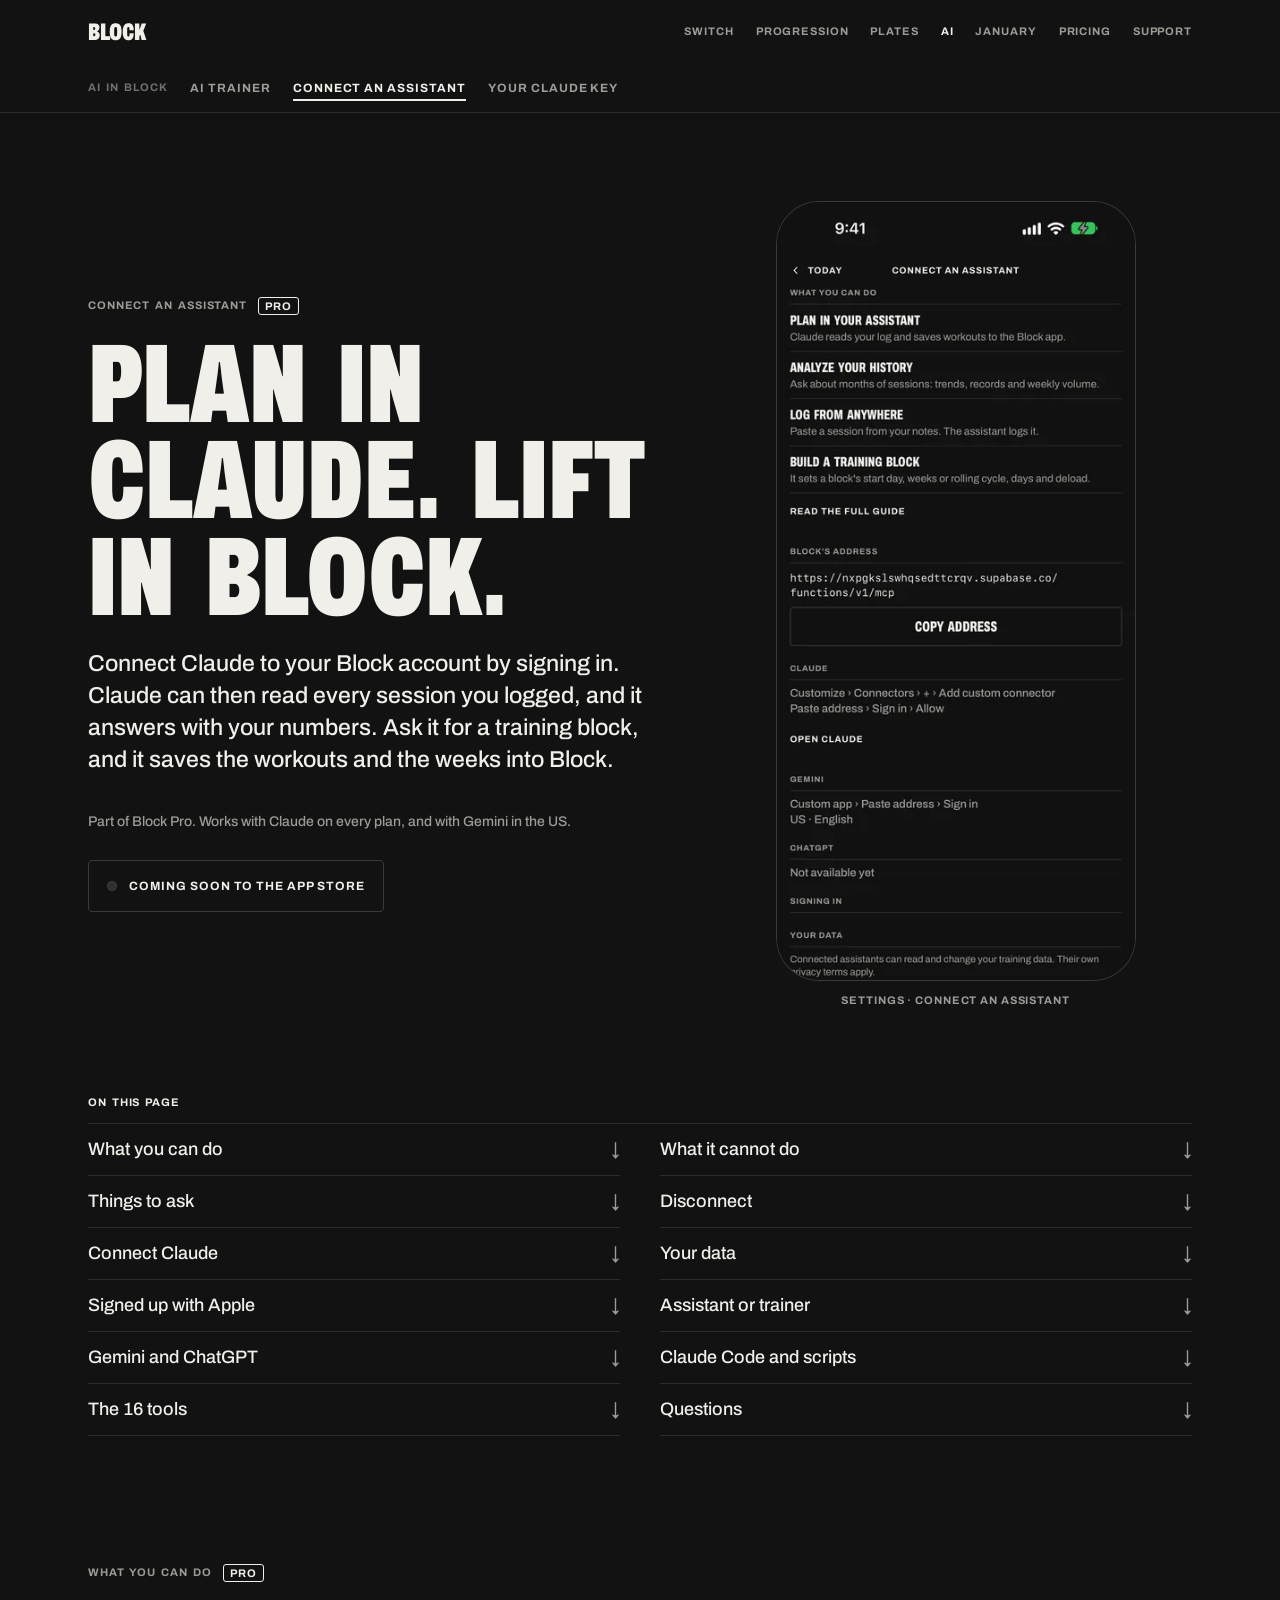
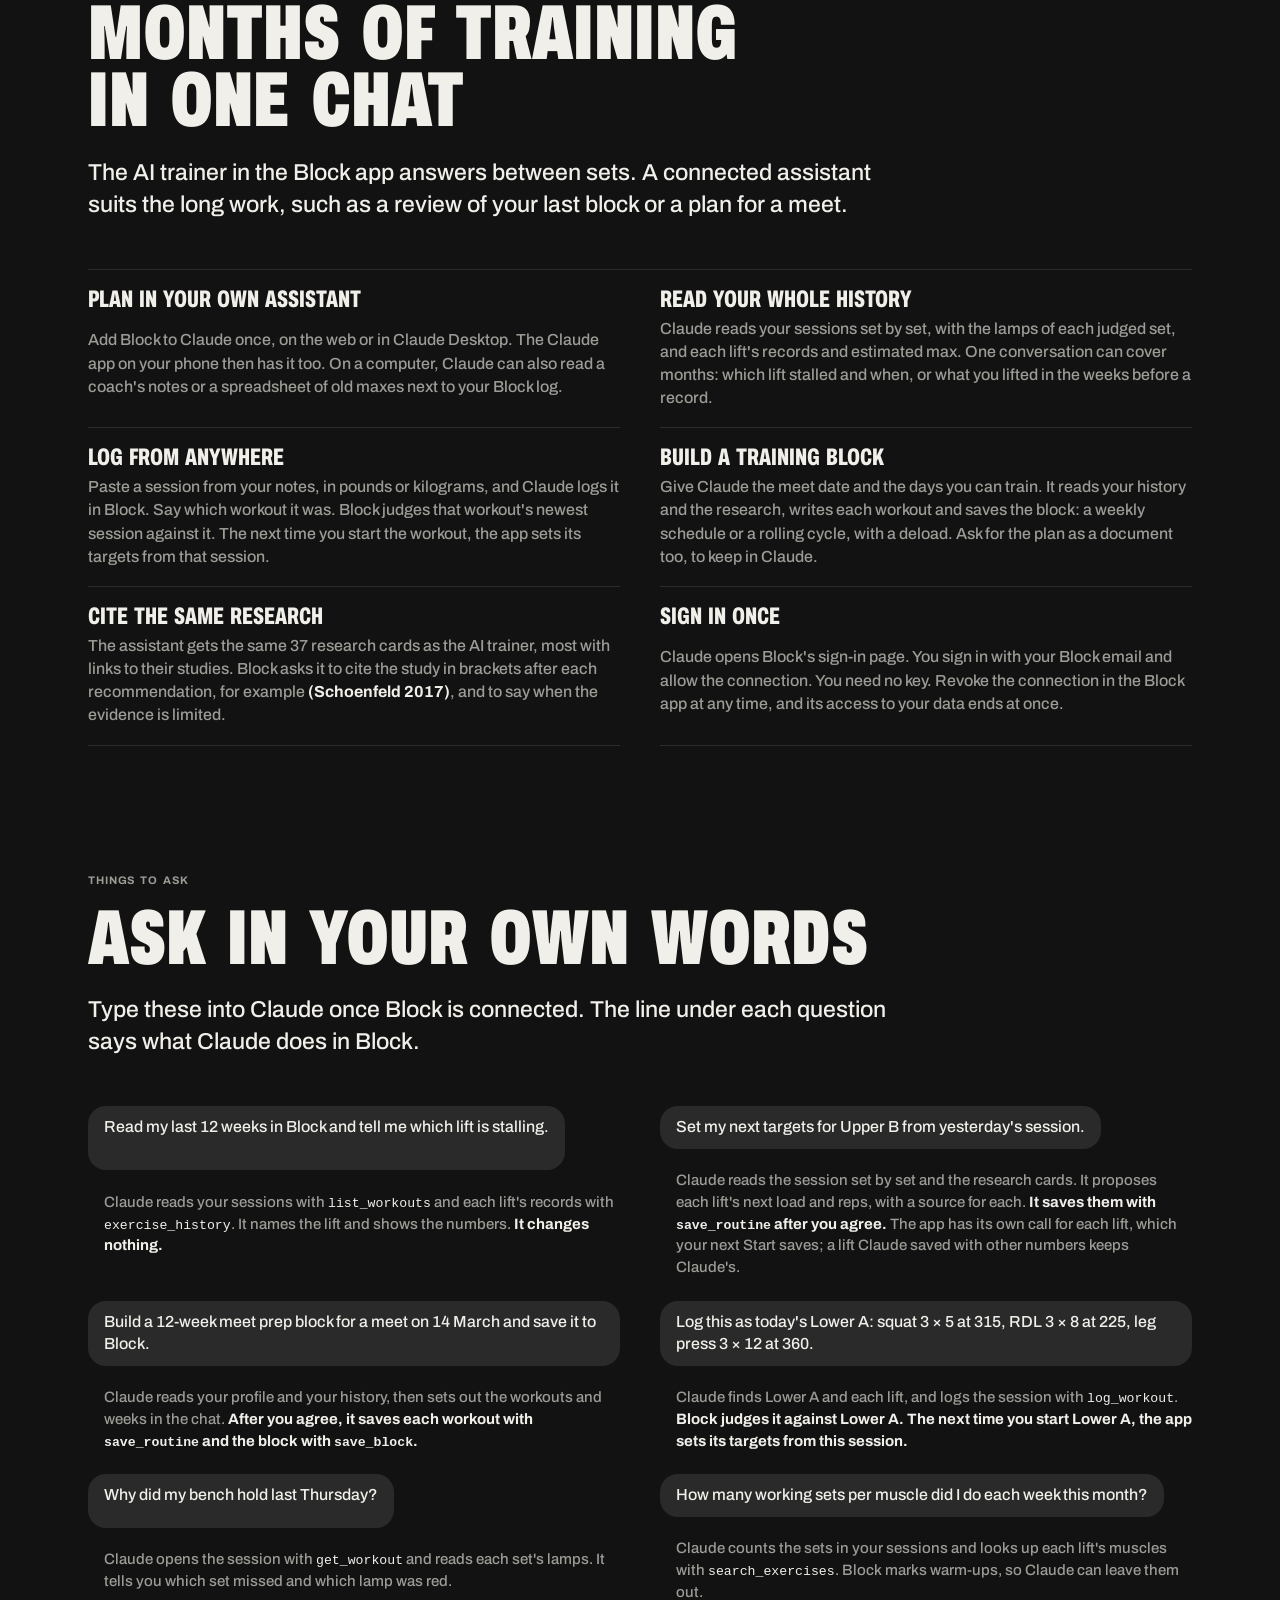
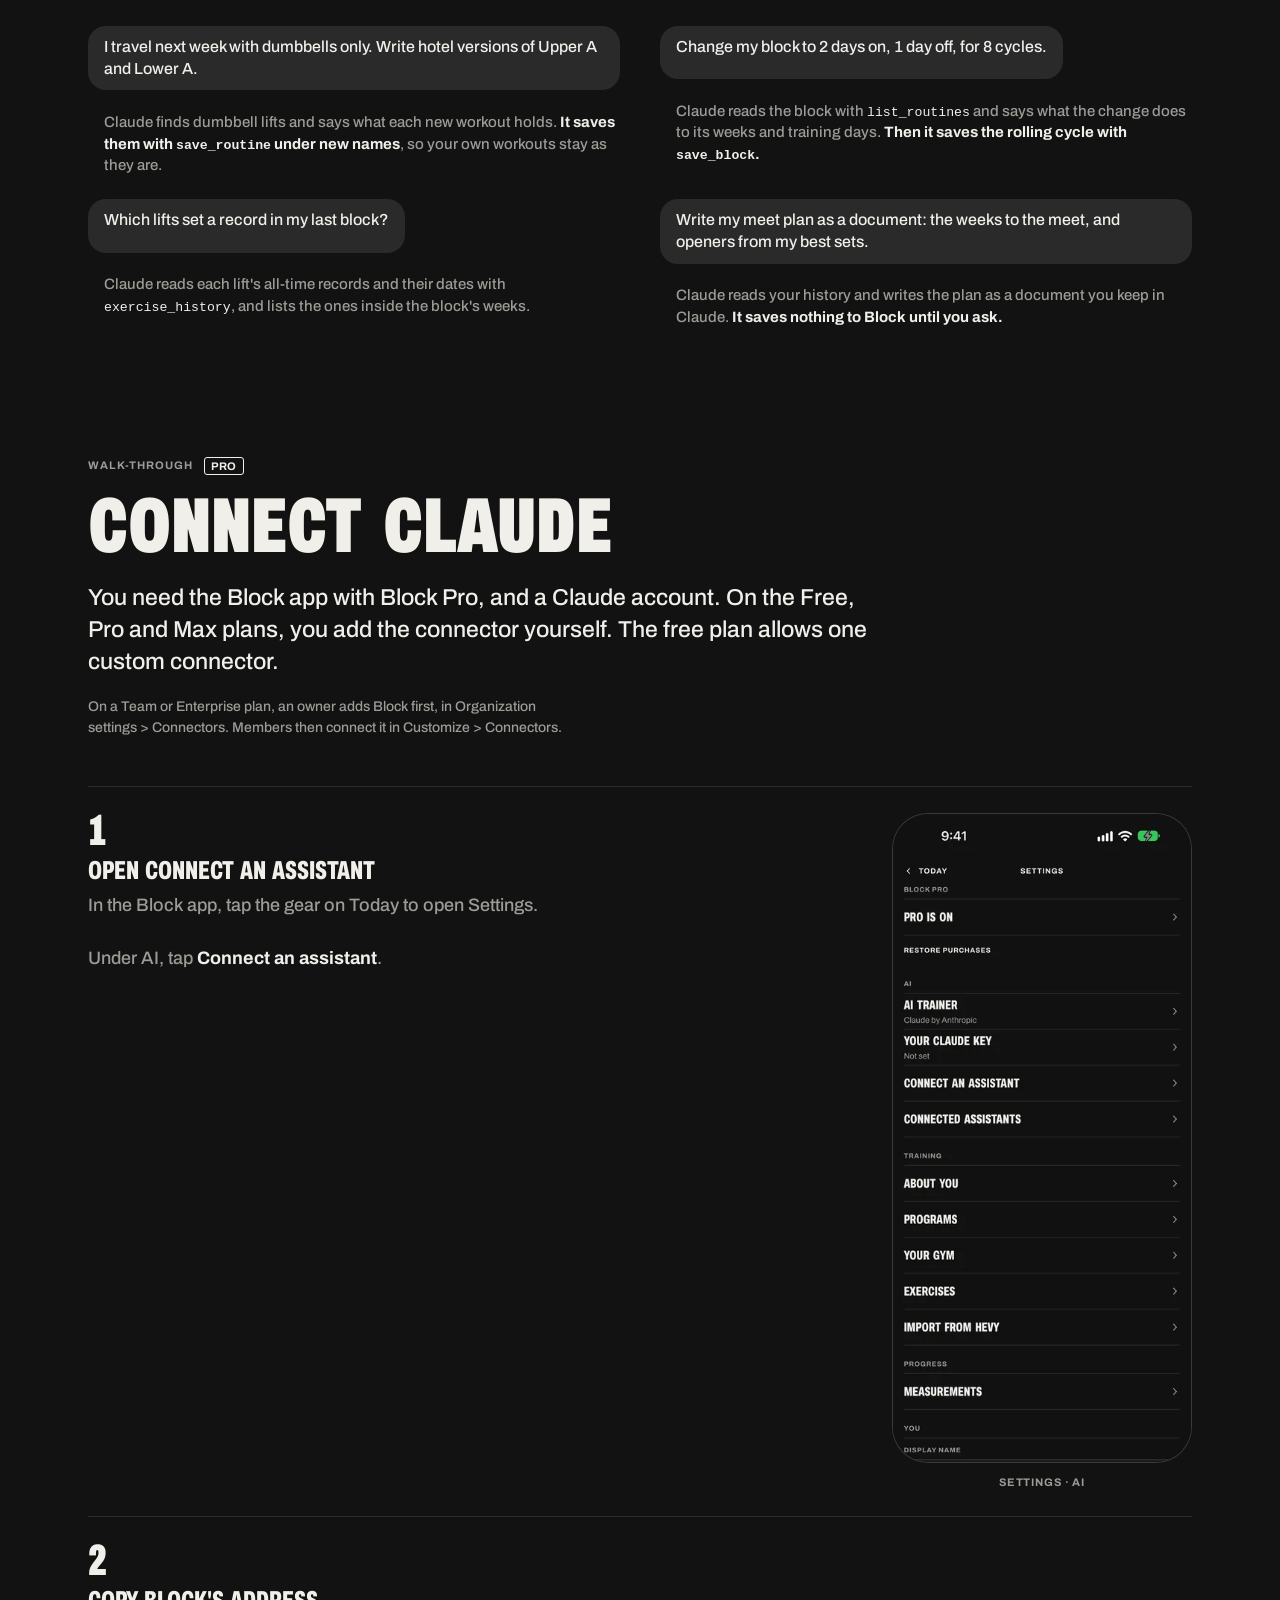
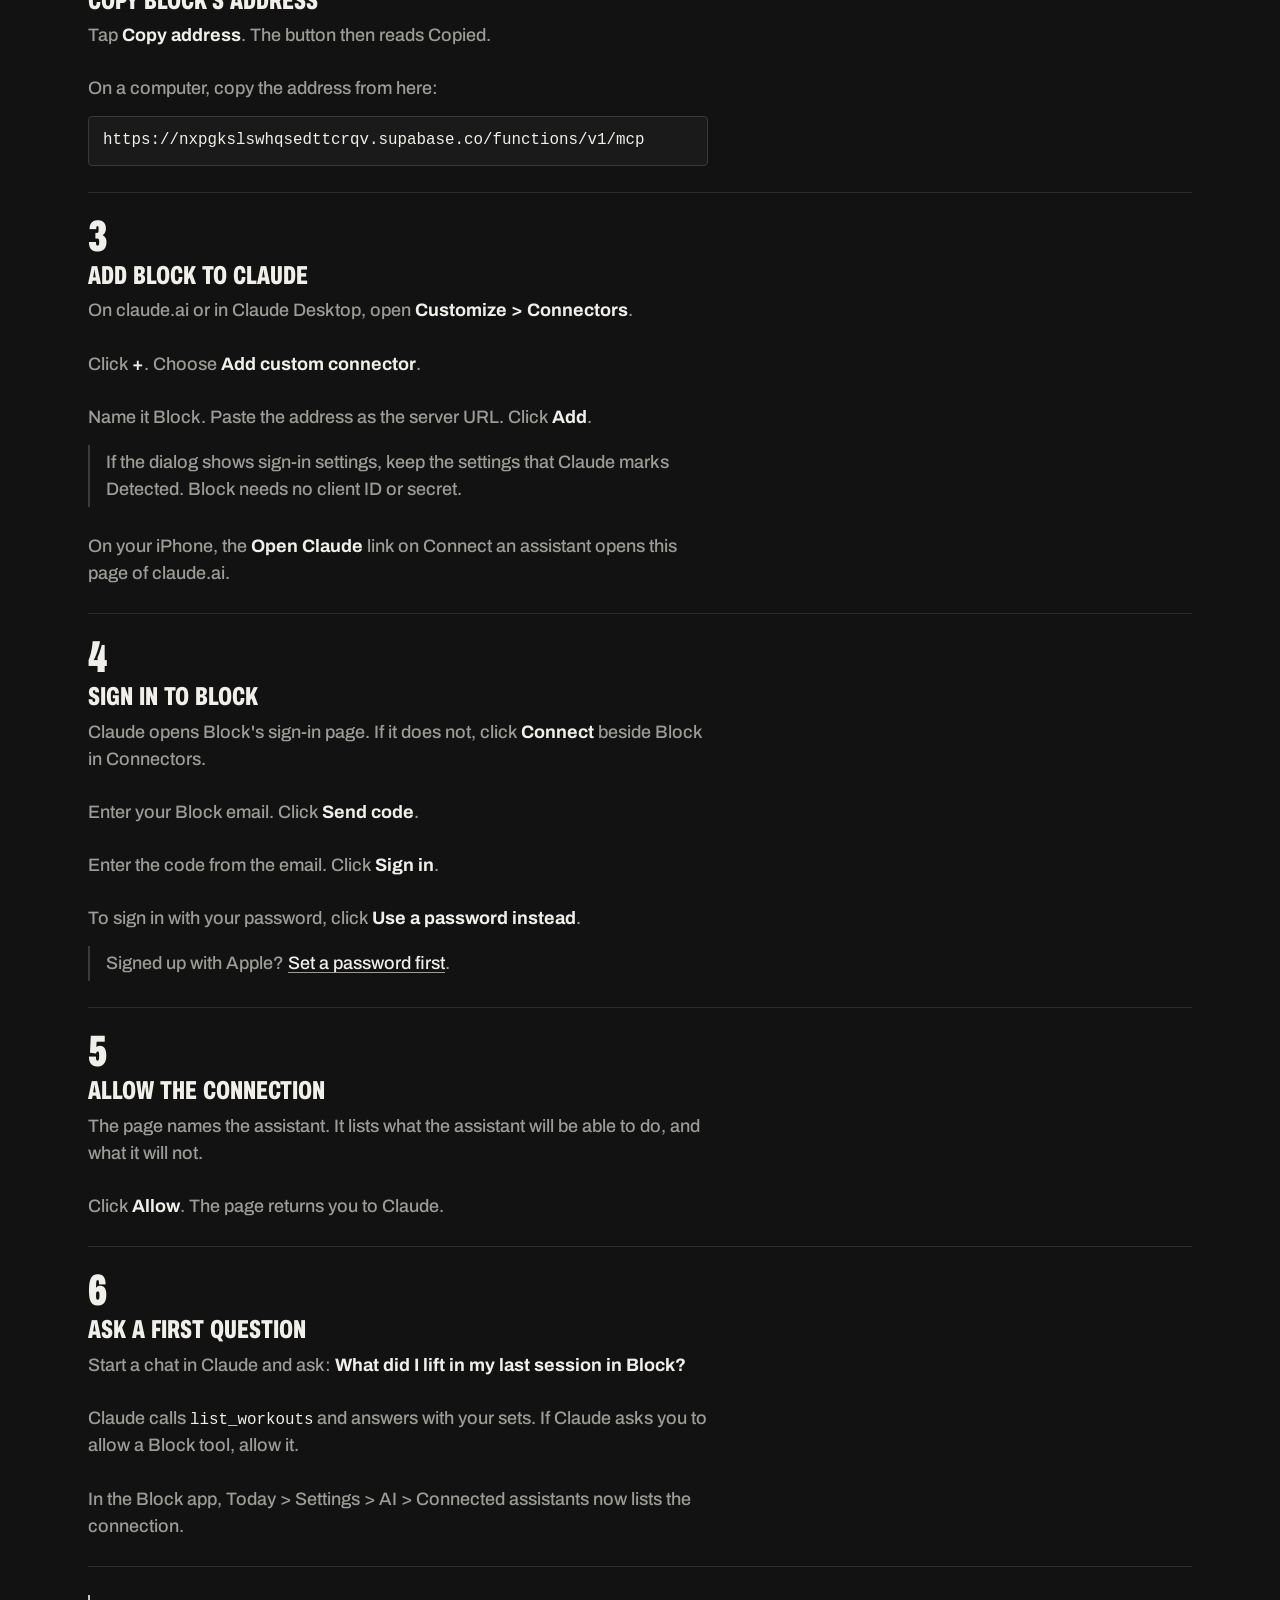
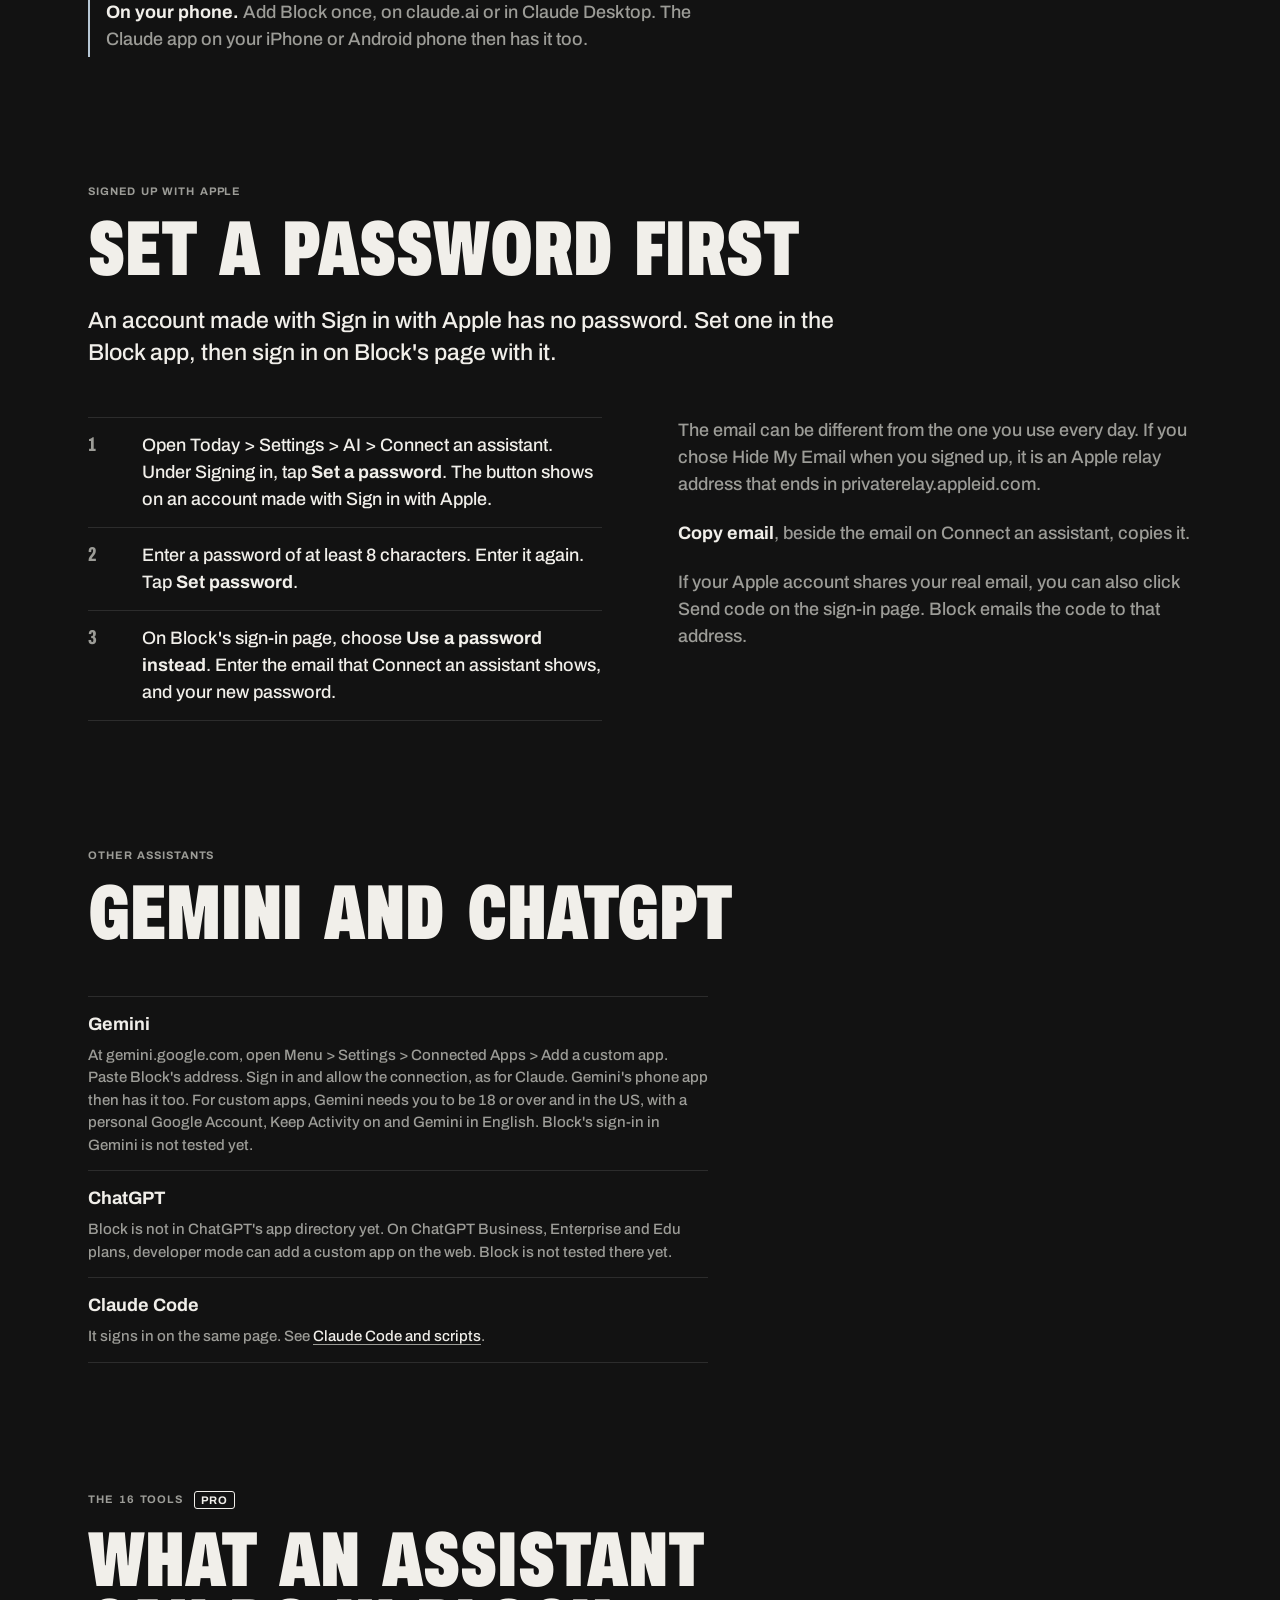
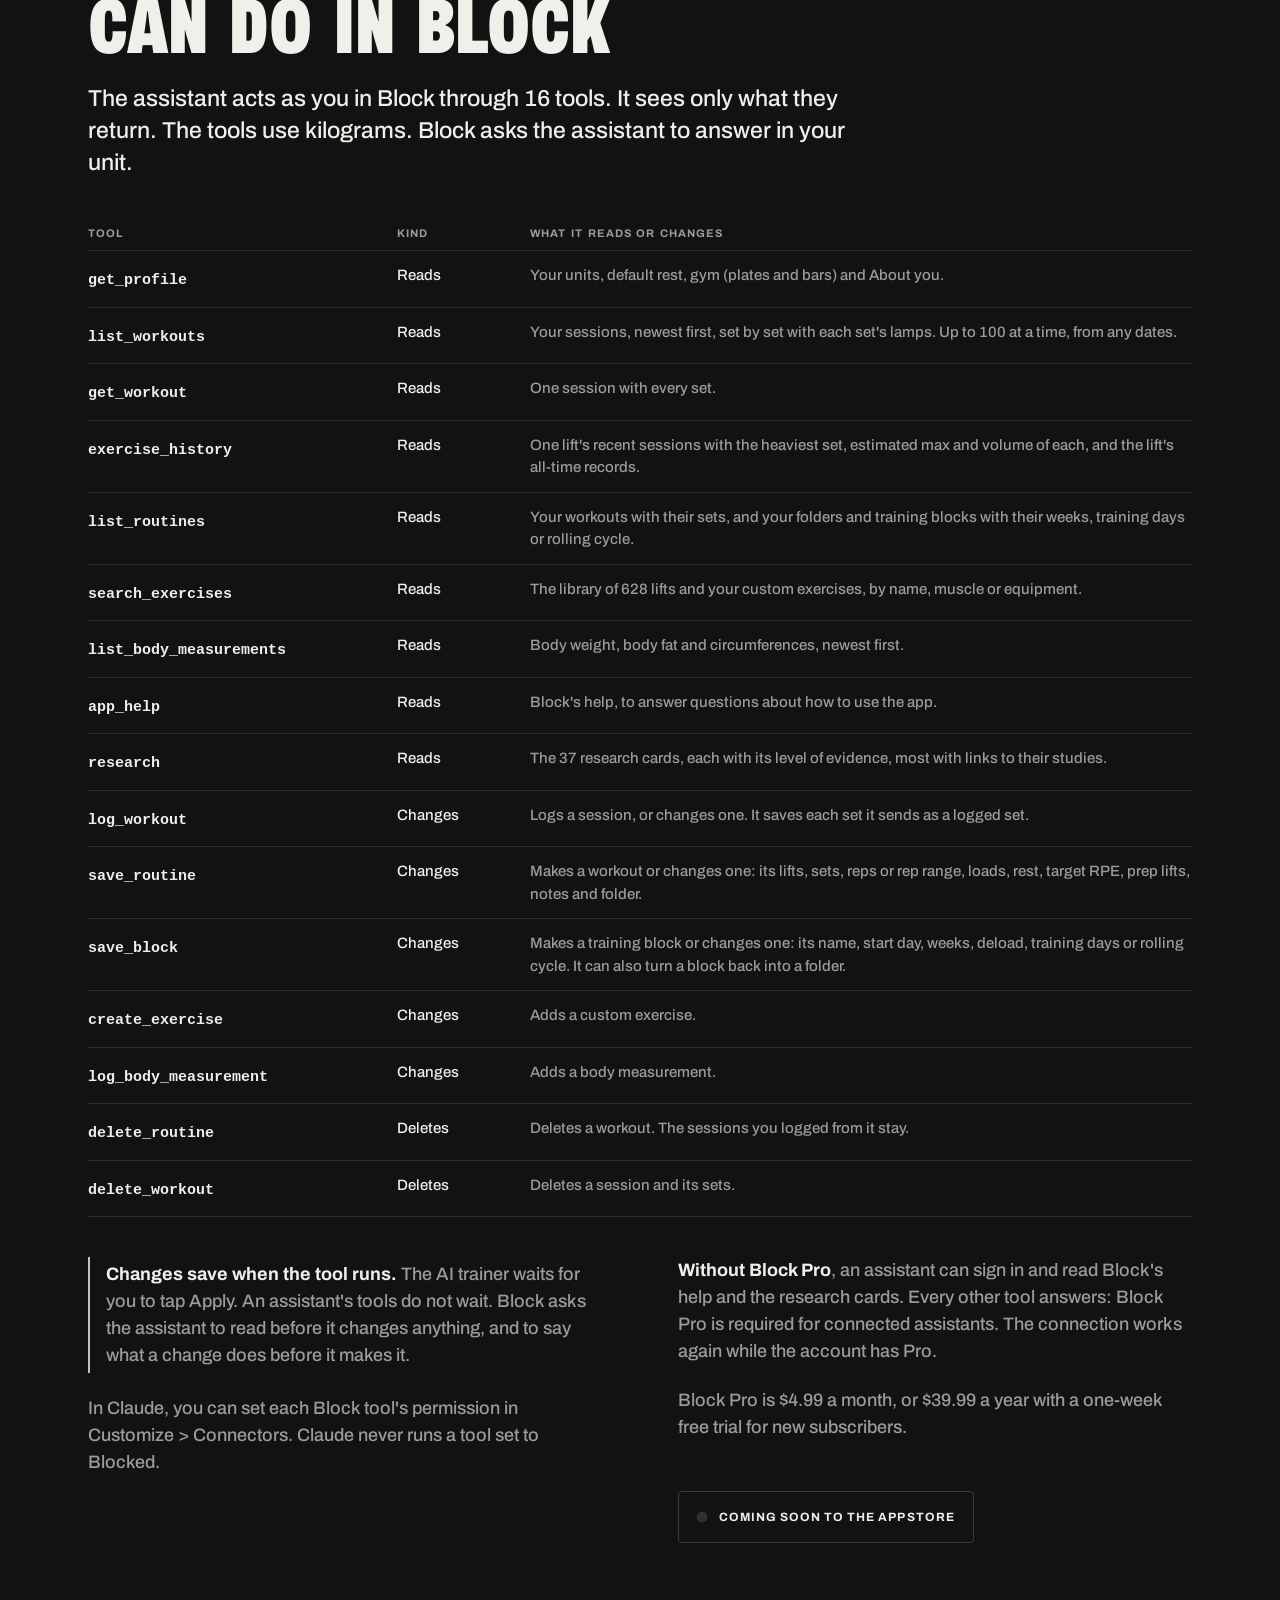
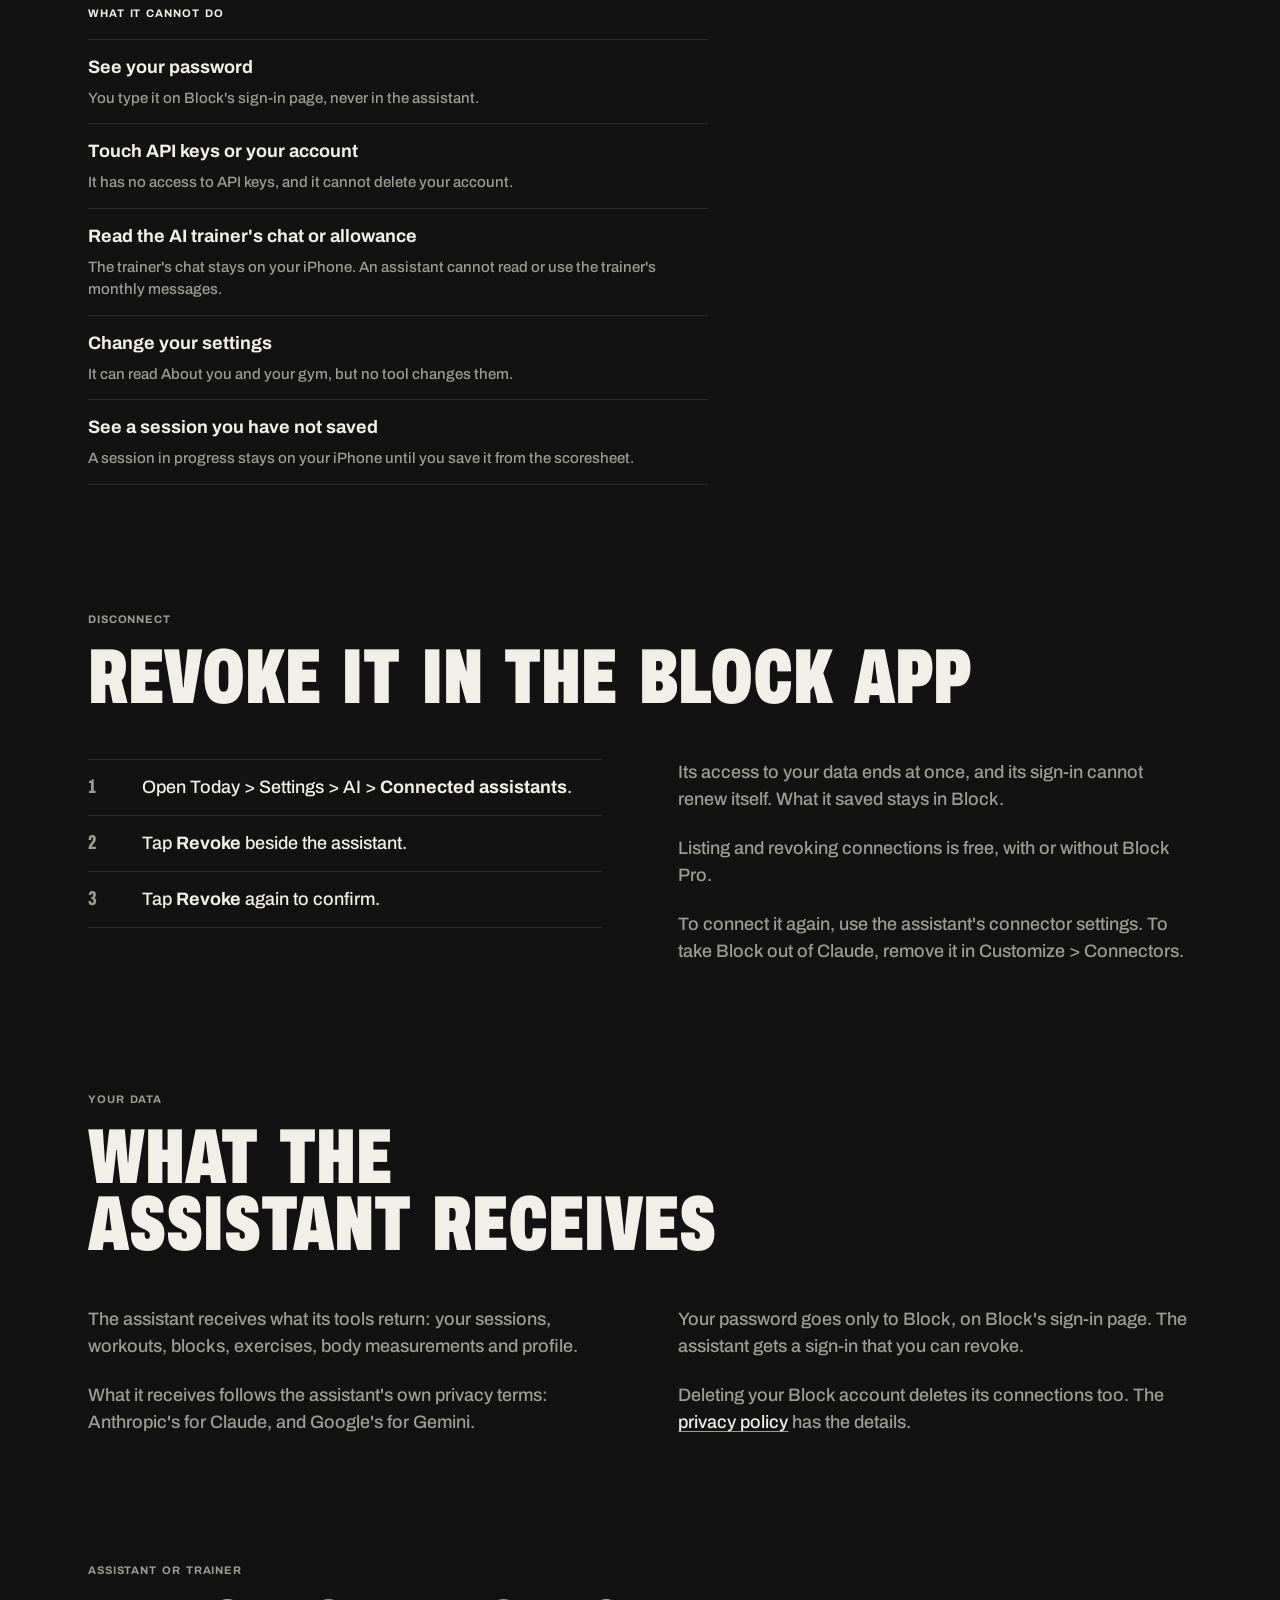
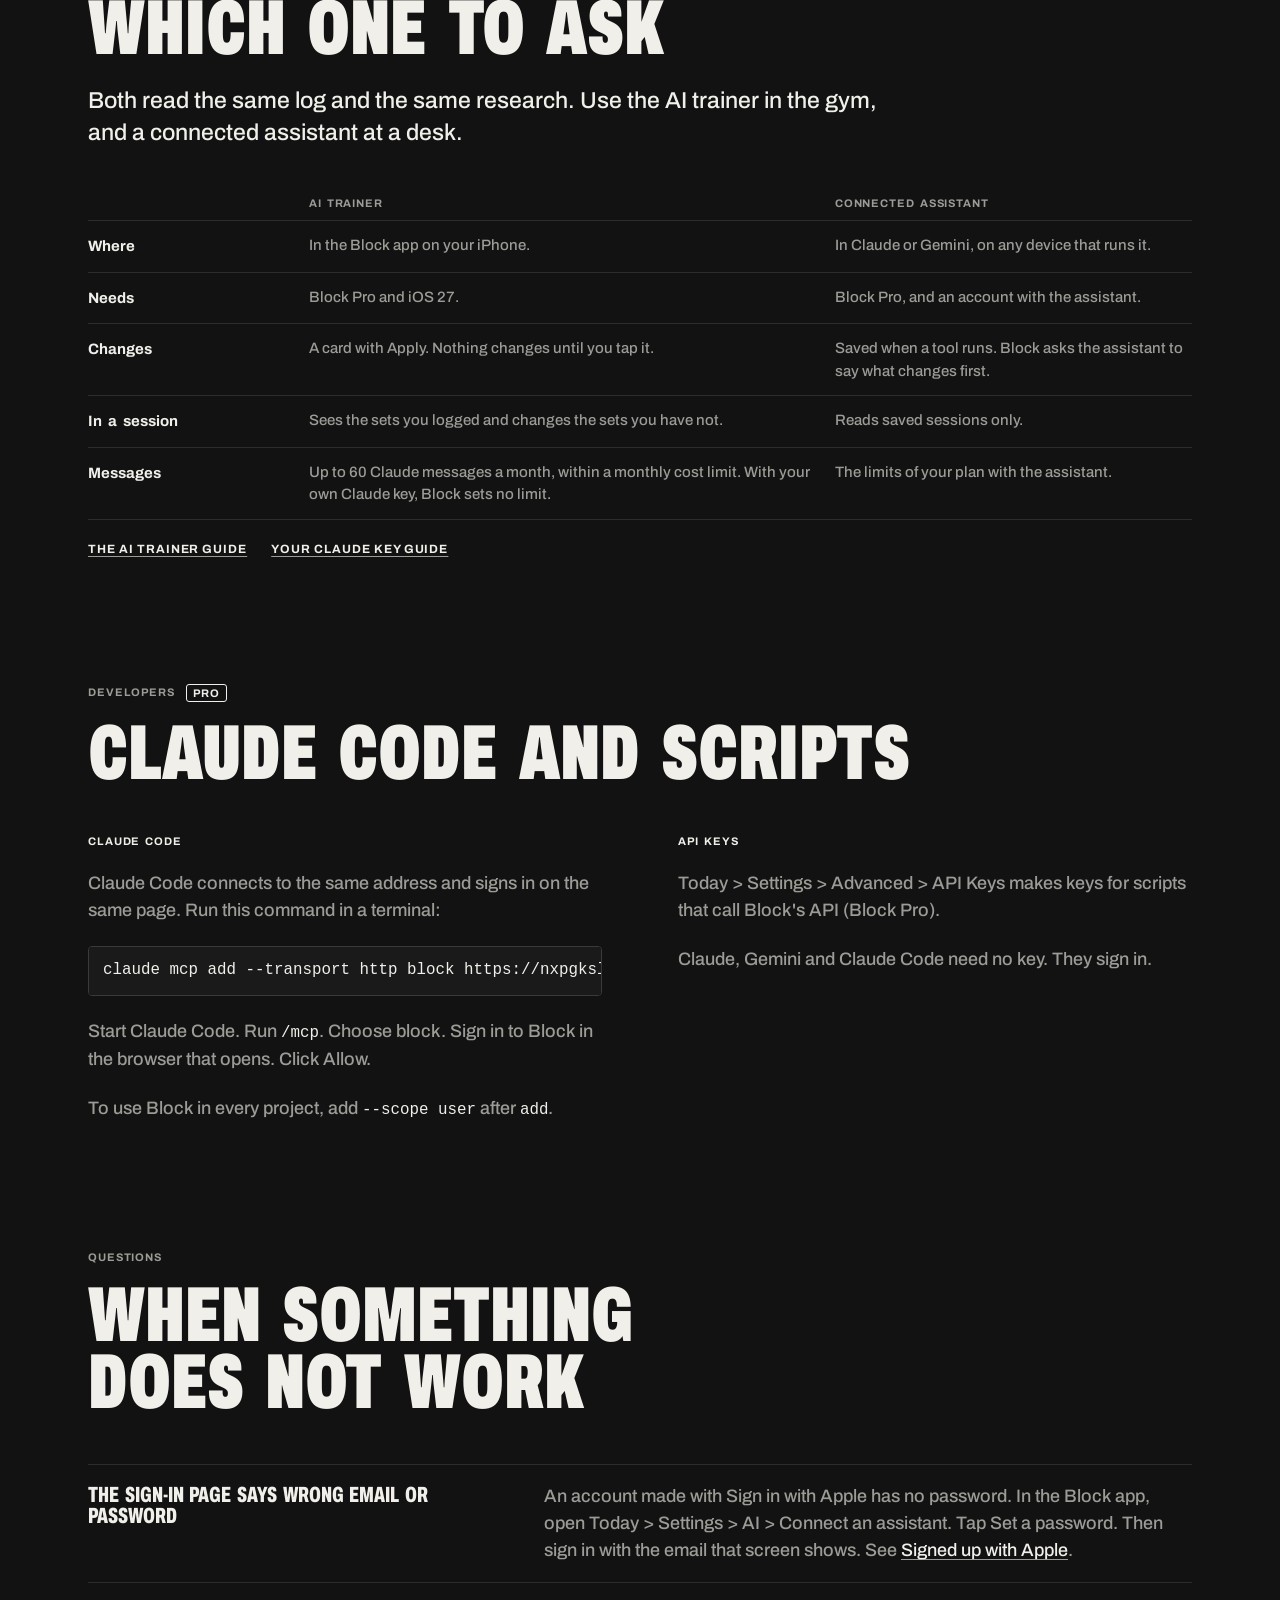
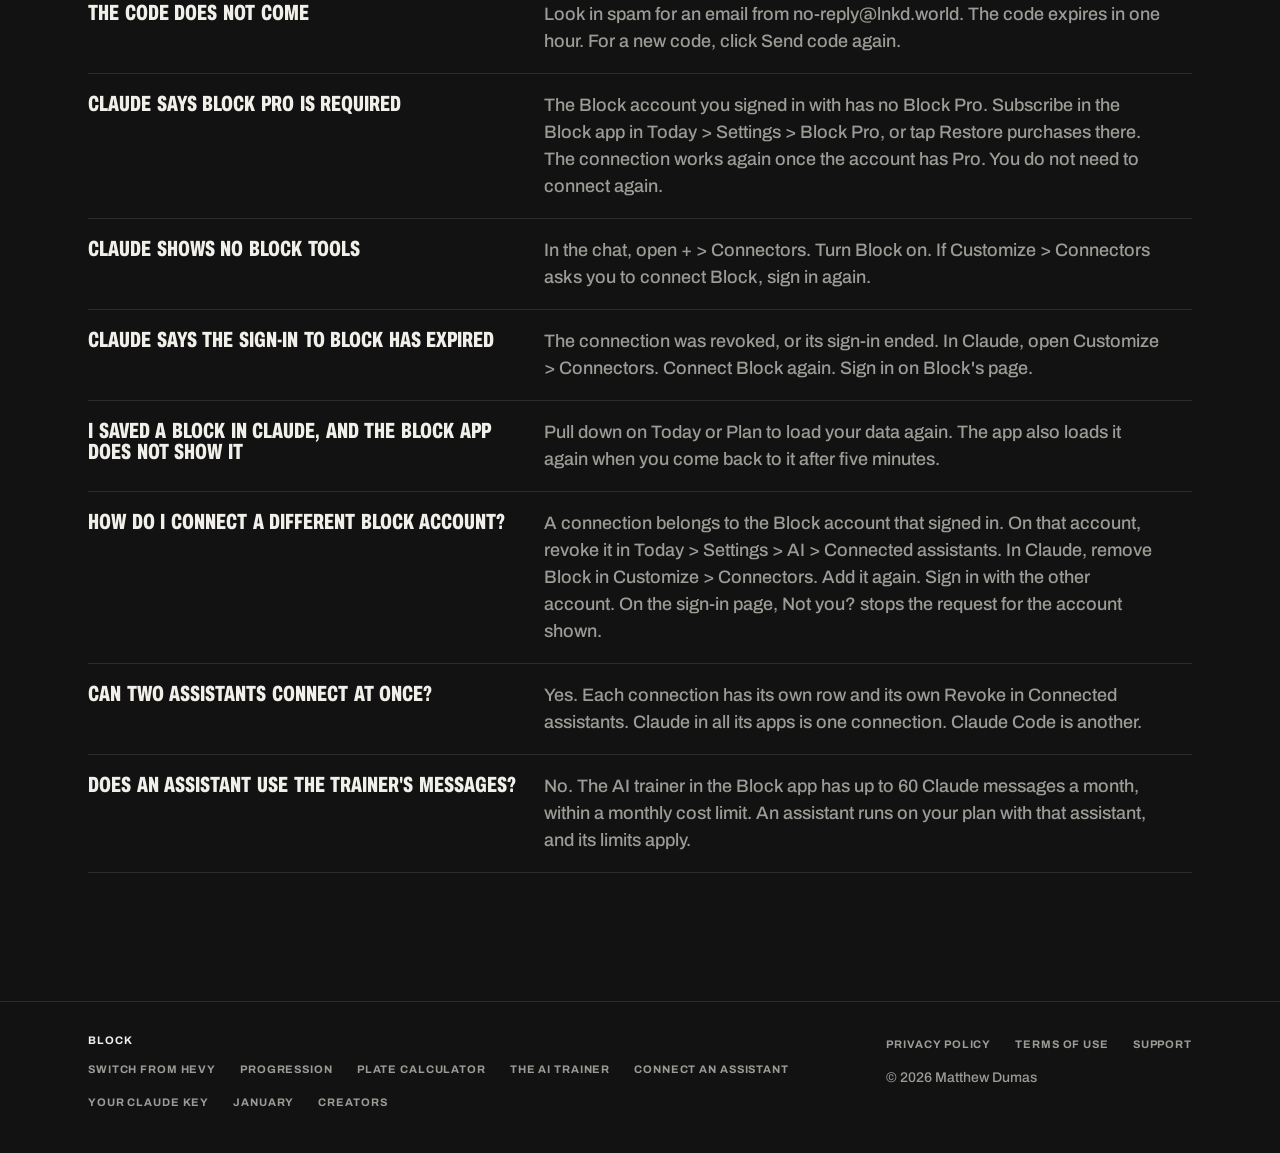
==== commit 509f94bd: "Drift audit: the rules as the app judges them (lamps in grams, the estimated max, each lift's target" ====
--- a/assistants/index.html
+++ b/assistants/index.html
@@ -166,7 +166,7 @@
         </li>
         <li>
           <p class="q">Set my next targets for Upper B from yesterday's session.</p>
-          <p class="a">Claude reads the session set by set and the research cards. It proposes each lift's next load and reps, with a source for each. <strong>It saves them with <code>save_routine</code> after you agree.</strong></p>
+          <p class="a">Claude reads the session set by set and the research cards. It proposes each lift's next load and reps, with a source for each. <strong>It saves them with <code>save_routine</code> after you agree.</strong> The app has its own call for each lift, which your next Start saves; a lift Claude saved with other numbers keeps Claude's.</p>
         </li>
         <li>
           <p class="q">Build a 12-week meet prep block for a meet on 14 March and save it to Block.</p>
--- a/landing.css
+++ b/landing.css
@@ -364,7 +364,7 @@
 .lifts { border-top: 1px solid var(--rule); }
 .lifts .lift { display: grid; grid-template-columns: minmax(0, 1fr) auto; gap: 4px 18px; align-items: center; padding: 14px 0; border-bottom: 1px solid var(--rule); }
 
-/* Warm-up ladder (LoadScreen) */
+/* Warm-up steps with their plates (the home page's plates section) */
 .ladder { border-top: 1px solid var(--rule); }
 .ladder .step { display: grid; grid-template-columns: 52px minmax(0, 1fr) minmax(112px, 180px); gap: 0 16px; align-items: center; padding: 12px 0; border-bottom: 1px solid var(--rule); }
 .ladder .step .k { font: 700 11px/1 var(--text); letter-spacing: 0.08em; text-transform: uppercase; color: var(--steel); }
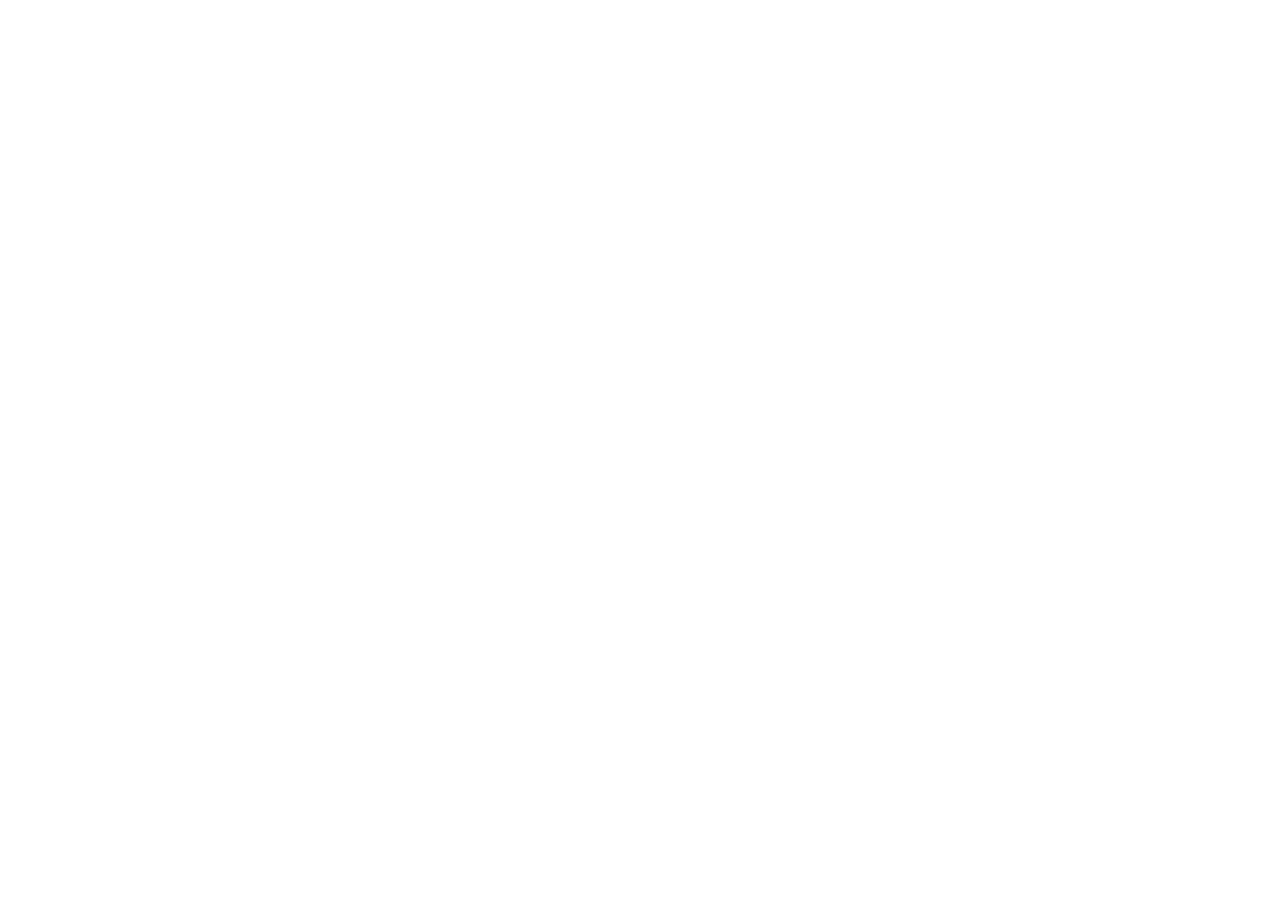
==== commit 9bc7218a: "The site moved to block.lnkd.world: every page here sends visitors there (a40ce46)" ====
--- a/assistants/index.html
+++ b/assistants/index.html
@@ -3,526 +3,35 @@
 <head>
 <meta charset="utf-8">
 <meta name="viewport" content="width=device-width, initial-scale=1">
-<title>Connect an assistant · Block</title>
-<meta name="description" content="Connect Claude to your Block account by signing in (Block Pro). Claude reads your training log and saves workouts and training blocks into Block. The steps, the 16 tools and how to disconnect.">
-<meta name="color-scheme" content="dark">
-<meta name="theme-color" content="#121212">
-<link rel="canonical" href="https://meetday.lnkd.world/assistants/">
-<link rel="icon" href="/icon.svg" type="image/svg+xml">
-<link rel="apple-touch-icon" href="/apple-touch-icon.png">
-<meta property="og:type" content="website">
-<meta property="og:site_name" content="Block">
-<meta property="og:title" content="Plan in Claude. Lift in Block.">
-<meta property="og:description" content="Connect Claude to your Block account by signing in. Claude reads your log and saves workouts and training blocks into Block. Part of Block Pro.">
-<meta property="og:url" content="https://meetday.lnkd.world/assistants/">
-<meta property="og:image" content="https://meetday.lnkd.world/assets/og/assistants.png">
-<meta property="og:image:width" content="1200">
-<meta property="og:image:height" content="630">
-<meta property="og:image:alt" content="The words Plan in Claude. Lift in Block., tagged Pro, beside Block's address for assistants, https://nxpgkslswhqsedttcrqv.supabase.co/functions/v1/mcp.">
-<meta name="twitter:card" content="summary_large_image">
-<meta name="twitter:title" content="Plan in Claude. Lift in Block.">
-<meta name="twitter:description" content="Connect Claude to your Block account by signing in. Claude reads your log and saves workouts and training blocks into Block. Part of Block Pro.">
-<meta name="twitter:image:alt" content="The words Plan in Claude. Lift in Block., tagged Pro, beside Block's address for assistants, https://nxpgkslswhqsedttcrqv.supabase.co/functions/v1/mcp.">
-<meta name="twitter:image" content="https://meetday.lnkd.world/assets/og/assistants.png">
-<!-- smart-app-banner -->
-<link rel="preload" href="/fonts/ArchivoExtraCondensed-Black.woff2" as="font" type="font/woff2" crossorigin>
-<link rel="stylesheet" href="/landing.css">
-<link rel="stylesheet" href="/guide.css">
+<meta name="robots" content="noindex">
+<meta name="color-scheme" content="light">
+<meta name="theme-color" content="#d9d8d2">
+<title>Block moved to block.lnkd.world</title>
+<script>
+  // The same path, query and fragment on the new address. The origin is fixed text, so no
+  // path can send a visitor to another host: "//other.host" stays a path on block.lnkd.world.
+  (function () {
+    var to = "https://block.lnkd.world" + location.pathname + location.search + location.hash;
+    location.replace(to);
+    document.addEventListener("DOMContentLoaded", function () {
+      var a = document.getElementById("to");
+      a.href = to;
+      a.textContent = to.replace("https://", "");
+    });
+  })();
+</script>
 <style>
-  /* This page only. Tokens from landing.css and guide.css. */
-  .toc-sec { padding-top: clamp(48px, 7vw, 88px); }
-  .toc-sec .label { margin-bottom: 14px; }
-  .sec-head .fine { margin-top: 0; }
-  /* Tool names and other literal text */
-  .asks code, .copy code, .walk code, .qa code, .note code, .data code, .fine code {
-    font-family: var(--mono); font-size: 0.88em; color: var(--chalk); white-space: nowrap;
-  }
-  /* Long lines (the address, a command) scroll inside their box, never the page. */
-  .walk > li, .walk .t, .copy, .stack, .split > * { min-width: 0; }
-  .walk > li { grid-template-columns: minmax(0, 1fr); }
-  @media (min-width: 900px) { .walk > li { grid-template-columns: minmax(0, 1fr) 300px; } .walk > li.no-shot { grid-template-columns: minmax(0, 1fr); } }
-  .cmd-label { margin: 6px 0 -2px; }
-  .walk .note, .walk .cmd { margin-top: 4px; }
-  .phone-note { margin-top: 28px; }
-  /* The 16 tools */
-  .tools th[scope="row"] code { font-size: 15px; }
-  .tools td.kind { white-space: nowrap; color: var(--chalk); }
-  @media (min-width: 720px) { .tools th[scope="row"] { width: 28%; } .tools td.kind { width: 12%; } }
-  .sub-head { display: grid; gap: 10px; margin: clamp(40px, 6vw, 64px) 0 18px; max-width: var(--measure); }
-  .rows.plain > li { grid-template-columns: minmax(0, 1fr); }
-  @media (max-width: 719px) {
-    .tools tr { display: grid; grid-template-columns: minmax(0, 1fr) auto; gap: 6px 12px; align-items: baseline; }
-    .tools td.kind { text-align: right; font: 700 10px/1.2 var(--text); letter-spacing: 0.08em; text-transform: uppercase; color: var(--steel); }
-    .tools td.kind::before, .tools td.desc::before { content: none; }
-    .tools td.desc { grid-column: 1 / -1; }
-  }
-  .compare td, .compare th[scope="row"] { font-size: 15px; }
-  @media (min-width: 720px) { .compare th[scope="row"] { width: 20%; } }
-  .links-row { display: flex; flex-wrap: wrap; gap: 10px 24px; margin-top: 22px; }
-  .links-row a { font: 700 12px/1.2 var(--text); letter-spacing: 0.08em; text-transform: uppercase; }
+  html, body { margin: 0; background: #d9d8d2; color: #1d1f22; }
+  body { font: 17px/1.55 -apple-system, BlinkMacSystemFont, "Segoe UI", Helvetica, Arial, sans-serif; }
+  main { max-width: 36rem; margin: 0 auto; padding: 72px 20px; }
+  h1 { font-size: 28px; line-height: 1.15; margin: 0 0 16px; }
+  a { color: #1d55c0; overflow-wrap: anywhere; }
 </style>
-<script src="/config.js" defer></script>
-<script src="/site.js" defer></script>
 </head>
 <body>
-<a class="skip" href="#main">Skip to content</a>
-<header class="nav">
-  <div class="wrap">
-    <a class="mark" href="/">Block</a>
-    <nav class="links" aria-label="Pages">
-      <a href="/switch/">Switch</a>
-      <a href="/progression/">Progression</a>
-      <a href="/plates/">Plates</a>
-      <a href="/trainer/" aria-current="true">AI</a>
-      <a href="/january/">January</a>
-      <a href="/#pro">Pricing</a>
-      <a href="/support.html">Support</a>
-    </nav>
-  </div>
-</header>
-<nav class="guide-nav" aria-label="AI in Block"><div class="wrap"><span class="label">AI in Block</span><a href="/trainer/">AI trainer</a><a href="/assistants/" aria-current="page">Connect an assistant</a><a href="/claude-key/">Your Claude key</a></div></nav>
-
-<main id="main">
-  <section class="page-hero" aria-labelledby="h-page">
-    <div class="wrap with-art">
-      <div class="intro">
-        <p class="label">Connect an assistant <span class="tag">Pro</span></p>
-        <h1 id="h-page">Plan in Claude. Lift in Block.</h1>
-        <p class="lead">Connect Claude to your Block account by signing in. Claude can then read every session you logged, and it answers with your numbers. Ask it for a training block, and it saves the workouts and the weeks into Block.</p>
-        <p class="fine">Part of Block Pro. Works with Claude on every plan, and with Gemini in the US.</p>
-        <div class="cta" data-store="site-assistants"><span class="soon">Coming soon to the App Store</span></div>
-      </div>
-      <figure class="shot"><div class="frame"><img src="/assets/img/guide/connect-400.webp" srcset="/assets/img/guide/connect-400.webp 400w, /assets/img/guide/connect-800.webp 800w" sizes="(min-width: 1024px) 360px, 90vw" width="1320" height="2868" alt="Connect an assistant in the Block app: What you can do with Read the full guide, Block's address with Copy address, the steps for Claude, Gemini and ChatGPT, and Your data." fetchpriority="high" decoding="async"></div><figcaption>Settings · Connect an assistant</figcaption></figure>
-    </div>
-  </section>
-
-  <section class="sec toc-sec" aria-labelledby="h-toc">
-    <div class="wrap">
-      <p class="label chalk" id="h-toc">On this page</p>
-      <ul class="toc">
-        <li><a href="#can">What you can do</a></li>
-        <li><a href="#ask">Things to ask</a></li>
-        <li><a href="#connect">Connect Claude</a></li>
-        <li><a href="#apple">Signed up with Apple</a></li>
-        <li><a href="#others">Gemini and ChatGPT</a></li>
-        <li><a href="#tools">The 16 tools</a></li>
-        <li><a href="#cannot">What it cannot do</a></li>
-        <li><a href="#disconnect">Disconnect</a></li>
-        <li><a href="#data">Your data</a></li>
-        <li><a href="#compare">Assistant or trainer</a></li>
-        <li><a href="#developers">Claude Code and scripts</a></li>
-        <li><a href="#questions">Questions</a></li>
-      </ul>
-    </div>
-  </section>
-
-  <section class="sec" id="can" aria-labelledby="h-can">
-    <div class="wrap">
-      <header class="sec-head">
-        <p class="label">What you can do <span class="tag">Pro</span></p>
-        <h2 id="h-can">Months of training in one chat</h2>
-        <p class="lead">The AI trainer in the Block app answers between sets. A connected assistant suits the long work, such as a review of your last block or a plan for a meet.</p>
-      </header>
-      <ul class="can">
-        <li>
-          <span class="c-title">Plan in your own assistant</span>
-          <span class="c-text">Add Block to Claude once, on the web or in Claude Desktop. The Claude app on your phone then has it too. On a computer, Claude can also read a coach's notes or a spreadsheet of old maxes next to your Block log.</span>
-        </li>
-        <li>
-          <span class="c-title">Read your whole history</span>
-          <span class="c-text">Claude reads your sessions set by set, with the lamps of each judged set, and each lift's records and estimated max. One conversation can cover months: which lift stalled and when, or what you lifted in the weeks before a record.</span>
-        </li>
-        <li>
-          <span class="c-title">Log from anywhere</span>
-          <span class="c-text">Paste a session from your notes, in pounds or kilograms, and Claude logs it in Block. Say which workout it was. Block judges that workout's newest session against it. The next time you start the workout, the app sets its targets from that session.</span>
-        </li>
-        <li>
-          <span class="c-title">Build a training block</span>
-          <span class="c-text">Give Claude the meet date and the days you can train. It reads your history and the research, writes each workout and saves the block: a weekly schedule or a rolling cycle, with a deload. Ask for the plan as a document too, to keep in Claude.</span>
-        </li>
-        <li>
-          <span class="c-title">Cite the same research</span>
-          <span class="c-text">The assistant gets the same 37 research cards as the AI trainer, most with links to their studies. Block asks it to cite the study in brackets after each recommendation, for example <strong>(Schoenfeld 2017)</strong>, and to say when the evidence is limited.</span>
-        </li>
-        <li>
-          <span class="c-title">Sign in once</span>
-          <span class="c-text">Claude opens Block's sign-in page. You sign in with your Block email and allow the connection. You need no key. Revoke the connection in the Block app at any time, and its access to your data ends at once.</span>
-        </li>
-      </ul>
-    </div>
-  </section>
-
-  <section class="sec" id="ask" aria-labelledby="h-ask">
-    <div class="wrap">
-      <header class="sec-head">
-        <p class="label">Things to ask</p>
-        <h2 id="h-ask">Ask in your own words</h2>
-        <p class="lead">Type these into Claude once Block is connected. The line under each question says what Claude does in Block.</p>
-      </header>
-      <ul class="asks two">
-        <li>
-          <p class="q">Read my last 12 weeks in Block and tell me which lift is stalling.</p>
-          <p class="a">Claude reads your sessions with <code>list_workouts</code> and each lift's records with <code>exercise_history</code>. It names the lift and shows the numbers. <strong>It changes nothing.</strong></p>
-        </li>
-        <li>
-          <p class="q">Set my next targets for Upper B from yesterday's session.</p>
-          <p class="a">Claude reads the session set by set and the research cards. It proposes each lift's next load and reps, with a source for each. <strong>It saves them with <code>save_routine</code> after you agree.</strong> The app has its own call for each lift, which your next Start saves; a lift Claude saved with other numbers keeps Claude's.</p>
-        </li>
-        <li>
-          <p class="q">Build a 12-week meet prep block for a meet on 14 March and save it to Block.</p>
-          <p class="a">Claude reads your profile and your history, then sets out the workouts and weeks in the chat. <strong>After you agree, it saves each workout with <code>save_routine</code> and the block with <code>save_block</code>.</strong></p>
-        </li>
-        <li>
-          <p class="q">Log this as today's Lower A: squat 3 × 5 at 315, RDL 3 × 8 at 225, leg press 3 × 12 at 360.</p>
-          <p class="a">Claude finds Lower A and each lift, and logs the session with <code>log_workout</code>. <strong>Block judges it against Lower A. The next time you start Lower A, the app sets its targets from this session.</strong></p>
-        </li>
-        <li>
-          <p class="q">Why did my bench hold last Thursday?</p>
-          <p class="a">Claude opens the session with <code>get_workout</code> and reads each set's lamps. It tells you which set missed and which lamp was red.</p>
-        </li>
-        <li>
-          <p class="q">How many working sets per muscle did I do each week this month?</p>
-          <p class="a">Claude counts the sets in your sessions and looks up each lift's muscles with <code>search_exercises</code>. Block marks warm-ups, so Claude can leave them out.</p>
-        </li>
-        <li>
-          <p class="q">I travel next week with dumbbells only. Write hotel versions of Upper A and Lower A.</p>
-          <p class="a">Claude finds dumbbell lifts and says what each new workout holds. <strong>It saves them with <code>save_routine</code> under new names</strong>, so your own workouts stay as they are.</p>
-        </li>
-        <li>
-          <p class="q">Change my block to 2 days on, 1 day off, for 8 cycles.</p>
-          <p class="a">Claude reads the block with <code>list_routines</code> and says what the change does to its weeks and training days. <strong>Then it saves the rolling cycle with <code>save_block</code>.</strong></p>
-        </li>
-        <li>
-          <p class="q">Which lifts set a record in my last block?</p>
-          <p class="a">Claude reads each lift's all-time records and their dates with <code>exercise_history</code>, and lists the ones inside the block's weeks.</p>
-        </li>
-        <li>
-          <p class="q">Write my meet plan as a document: the weeks to the meet, and openers from my best sets.</p>
-          <p class="a">Claude reads your history and writes the plan as a document you keep in Claude. <strong>It saves nothing to Block until you ask.</strong></p>
-        </li>
-      </ul>
-    </div>
-  </section>
-
-  <section class="sec" id="connect" aria-labelledby="h-connect">
-    <div class="wrap">
-      <header class="sec-head">
-        <p class="label">Walk-through <span class="tag">Pro</span></p>
-        <h2 id="h-connect">Connect Claude</h2>
-        <p class="lead">You need the Block app with Block Pro, and a Claude account. On the Free, Pro and Max plans, you add the connector yourself. The free plan allows one custom connector.</p>
-        <p class="fine">On a Team or Enterprise plan, an owner adds Block first, in Organization settings &gt; Connectors. Members then connect it in Customize &gt; Connectors.</p>
-      </header>
-      <ol class="walk">
-        <li>
-          <div class="t">
-            <h3>Open Connect an assistant</h3>
-            <p>In the Block app, tap the gear on Today to open Settings.</p>
-            <p>Under AI, tap <strong>Connect an assistant</strong>.</p>
-          </div>
-          <figure class="shot"><div class="frame"><img src="/assets/img/guide/settings-ai-400.webp" srcset="/assets/img/guide/settings-ai-400.webp 400w, /assets/img/guide/settings-ai-800.webp 800w" sizes="(min-width: 900px) 300px, 90vw" width="1320" height="2868" alt="Settings in the Block app: Block Pro at the top, then the AI group with AI trainer, Your Claude key, Connect an assistant and Connected assistants." loading="lazy" decoding="async"></div><figcaption>Settings · AI</figcaption></figure>
-        </li>
-        <li class="no-shot">
-          <div class="t">
-            <h3>Copy Block's address</h3>
-            <p>Tap <strong>Copy address</strong>. The button then reads Copied.</p>
-            <p>On a computer, copy the address from here:</p>
-            <code class="cmd">https://nxpgkslswhqsedttcrqv.supabase.co/functions/v1/mcp</code>
-          </div>
-        </li>
-        <li class="no-shot">
-          <div class="t">
-            <h3>Add Block to Claude</h3>
-            <p>On claude.ai or in Claude Desktop, open <strong>Customize &gt; Connectors</strong>.</p>
-            <p>Click <strong>+</strong>. Choose <strong>Add custom connector</strong>.</p>
-            <p>Name it Block. Paste the address as the server URL. Click <strong>Add</strong>.</p>
-            <p class="note">If the dialog shows sign-in settings, keep the settings that Claude marks Detected. Block needs no client ID or secret.</p>
-            <p>On your iPhone, the <strong>Open Claude</strong> link on Connect an assistant opens this page of claude.ai.</p>
-          </div>
-        </li>
-        <li class="no-shot">
-          <div class="t">
-            <h3>Sign in to Block</h3>
-            <p>Claude opens Block's sign-in page. If it does not, click <strong>Connect</strong> beside Block in Connectors.</p>
-            <p>Enter your Block email. Click <strong>Send code</strong>.</p>
-            <p>Enter the code from the email. Click <strong>Sign in</strong>.</p>
-            <p>To sign in with your password, click <strong>Use a password instead</strong>.</p>
-            <p class="note">Signed up with Apple? <a href="#apple">Set a password first</a>.</p>
-          </div>
-        </li>
-        <li class="no-shot">
-          <div class="t">
-            <h3>Allow the connection</h3>
-            <p>The page names the assistant. It lists what the assistant will be able to do, and what it will not.</p>
-            <p>Click <strong>Allow</strong>. The page returns you to Claude.</p>
-          </div>
-        </li>
-        <li class="no-shot">
-          <div class="t">
-            <h3>Ask a first question</h3>
-            <p>Start a chat in Claude and ask: <strong>What did I lift in my last session in Block?</strong></p>
-            <p>Claude calls <code>list_workouts</code> and answers with your sets. If Claude asks you to allow a Block tool, allow it.</p>
-            <p>In the Block app, Today &gt; Settings &gt; AI &gt; Connected assistants now lists the connection.</p>
-          </div>
-        </li>
-      </ol>
-      <p class="note action phone-note"><strong>On your phone.</strong> Add Block once, on claude.ai or in Claude Desktop. The Claude app on your iPhone or Android phone then has it too.</p>
-    </div>
-  </section>
-
-  <section class="sec" id="apple" aria-labelledby="h-apple">
-    <div class="wrap">
-      <header class="sec-head">
-        <p class="label">Signed up with Apple</p>
-        <h2 id="h-apple">Set a password first</h2>
-        <p class="lead">An account made with Sign in with Apple has no password. Set one in the Block app, then sign in on Block's page with it.</p>
-      </header>
-      <div class="split even">
-        <ol class="rows numbered copy">
-          <li><p>Open Today &gt; Settings &gt; AI &gt; Connect an assistant. Under Signing in, tap <strong>Set a password</strong>. The button shows on an account made with Sign in with Apple.</p></li>
-          <li><p>Enter a password of at least 8 characters. Enter it again. Tap <strong>Set password</strong>.</p></li>
-          <li><p>On Block's sign-in page, choose <strong>Use a password instead</strong>. Enter the email that Connect an assistant shows, and your new password.</p></li>
-        </ol>
-        <div class="copy stack">
-          <p>The email can be different from the one you use every day. If you chose Hide My Email when you signed up, it is an Apple relay address that ends in privaterelay.appleid.com.</p>
-          <p><strong>Copy email</strong>, beside the email on Connect an assistant, copies it.</p>
-          <p>If your Apple account shares your real email, you can also click Send code on the sign-in page. Block emails the code to that address.</p>
-        </div>
-      </div>
-    </div>
-  </section>
-
-  <section class="sec" id="others" aria-labelledby="h-others">
-    <div class="wrap">
-      <header class="sec-head">
-        <p class="label">Other assistants</p>
-        <h2 id="h-others">Gemini and ChatGPT</h2>
-      </header>
-      <ul class="rows plain copy">
-        <li><span class="r-title">Gemini</span><span class="r-text">At gemini.google.com, open Menu &gt; Settings &gt; Connected Apps &gt; Add a custom app. Paste Block's address. Sign in and allow the connection, as for Claude. Gemini's phone app then has it too. For custom apps, Gemini needs you to be 18 or over and in the US, with a personal Google Account, Keep Activity on and Gemini in English. Block's sign-in in Gemini is not tested yet.</span></li>
-        <li><span class="r-title">ChatGPT</span><span class="r-text">Block is not in ChatGPT's app directory yet. On ChatGPT Business, Enterprise and Edu plans, developer mode can add a custom app on the web. Block is not tested there yet.</span></li>
-        <li><span class="r-title">Claude Code</span><span class="r-text">It signs in on the same page. See <a href="#developers">Claude Code and scripts</a>.</span></li>
-      </ul>
-    </div>
-  </section>
-
-  <section class="sec" id="tools" aria-labelledby="h-tools">
-    <div class="wrap">
-      <header class="sec-head">
-        <p class="label">The 16 tools <span class="tag">Pro</span></p>
-        <h2 id="h-tools">What an assistant can do in Block</h2>
-        <p class="lead">The assistant acts as you in Block through 16 tools. It sees only what they return. The tools use kilograms. Block asks the assistant to answer in your unit.</p>
-      </header>
-      <div class="table-scroll">
-        <table class="data tools">
-          <caption class="sr-only">The 16 tools a connected assistant can use, and what each reads or changes</caption>
-          <thead><tr><th scope="col">Tool</th><th scope="col">Kind</th><th scope="col">What it reads or changes</th></tr></thead>
-          <tbody>
-            <tr><th scope="row"><code>get_profile</code></th><td class="kind" data-label="Kind">Reads</td><td class="steel desc" data-label="What it reads or changes">Your units, default rest, gym (plates and bars) and About you.</td></tr>
-            <tr><th scope="row"><code>list_workouts</code></th><td class="kind" data-label="Kind">Reads</td><td class="steel desc" data-label="What it reads or changes">Your sessions, newest first, set by set with each set's lamps. Up to 100 at a time, from any dates.</td></tr>
-            <tr><th scope="row"><code>get_workout</code></th><td class="kind" data-label="Kind">Reads</td><td class="steel desc" data-label="What it reads or changes">One session with every set.</td></tr>
-            <tr><th scope="row"><code>exercise_history</code></th><td class="kind" data-label="Kind">Reads</td><td class="steel desc" data-label="What it reads or changes">One lift's recent sessions with the heaviest set, estimated max and volume of each, and the lift's all-time records.</td></tr>
-            <tr><th scope="row"><code>list_routines</code></th><td class="kind" data-label="Kind">Reads</td><td class="steel desc" data-label="What it reads or changes">Your workouts with their sets, and your folders and training blocks with their weeks, training days or rolling cycle.</td></tr>
-            <tr><th scope="row"><code>search_exercises</code></th><td class="kind" data-label="Kind">Reads</td><td class="steel desc" data-label="What it reads or changes">The library of 628 lifts and your custom exercises, by name, muscle or equipment.</td></tr>
-            <tr><th scope="row"><code>list_body_measurements</code></th><td class="kind" data-label="Kind">Reads</td><td class="steel desc" data-label="What it reads or changes">Body weight, body fat and circumferences, newest first.</td></tr>
-            <tr><th scope="row"><code>app_help</code></th><td class="kind" data-label="Kind">Reads</td><td class="steel desc" data-label="What it reads or changes">Block's help, to answer questions about how to use the app.</td></tr>
-            <tr><th scope="row"><code>research</code></th><td class="kind" data-label="Kind">Reads</td><td class="steel desc" data-label="What it reads or changes">The 37 research cards, each with its level of evidence, most with links to their studies.</td></tr>
-            <tr><th scope="row"><code>log_workout</code></th><td class="kind" data-label="Kind">Changes</td><td class="steel desc" data-label="What it reads or changes">Logs a session, or changes one. It saves each set it sends as a logged set.</td></tr>
-            <tr><th scope="row"><code>save_routine</code></th><td class="kind" data-label="Kind">Changes</td><td class="steel desc" data-label="What it reads or changes">Makes a workout or changes one: its lifts, sets, reps or rep range, loads, rest, target RPE, prep lifts, notes and folder.</td></tr>
-            <tr><th scope="row"><code>save_block</code></th><td class="kind" data-label="Kind">Changes</td><td class="steel desc" data-label="What it reads or changes">Makes a training block or changes one: its name, start day, weeks, deload, training days or rolling cycle. It can also turn a block back into a folder.</td></tr>
-            <tr><th scope="row"><code>create_exercise</code></th><td class="kind" data-label="Kind">Changes</td><td class="steel desc" data-label="What it reads or changes">Adds a custom exercise.</td></tr>
-            <tr><th scope="row"><code>log_body_measurement</code></th><td class="kind" data-label="Kind">Changes</td><td class="steel desc" data-label="What it reads or changes">Adds a body measurement.</td></tr>
-            <tr><th scope="row"><code>delete_routine</code></th><td class="kind" data-label="Kind">Deletes</td><td class="steel desc" data-label="What it reads or changes">Deletes a workout. The sessions you logged from it stay.</td></tr>
-            <tr><th scope="row"><code>delete_workout</code></th><td class="kind" data-label="Kind">Deletes</td><td class="steel desc" data-label="What it reads or changes">Deletes a session and its sets.</td></tr>
-          </tbody>
-        </table>
-      </div>
-      <div class="split even" style="margin-top:40px">
-        <div class="copy stack">
-          <p class="note action"><strong>Changes save when the tool runs.</strong> The AI trainer waits for you to tap Apply. An assistant's tools do not wait. Block asks the assistant to read before it changes anything, and to say what a change does before it makes it.</p>
-          <p>In Claude, you can set each Block tool's permission in Customize &gt; Connectors. Claude never runs a tool set to Blocked.</p>
-        </div>
-        <div class="copy stack">
-          <p><strong>Without Block Pro</strong>, an assistant can sign in and read Block's help and the research cards. Every other tool answers: Block Pro is required for connected assistants. The connection works again while the account has Pro.</p>
-          <p>Block Pro is $4.99 a month, or $39.99 a year with a one-week free trial for new subscribers.</p>
-          <div class="cta" data-store="site-assistants"><span class="soon">Coming soon to the App Store</span></div>
-        </div>
-      </div>
-
-      <div class="sub-head" id="cannot">
-        <p class="label chalk">What it cannot do</p>
-      </div>
-      <ul class="rows plain copy">
-        <li><span class="r-title">See your password</span><span class="r-text">You type it on Block's sign-in page, never in the assistant.</span></li>
-        <li><span class="r-title">Touch API keys or your account</span><span class="r-text">It has no access to API keys, and it cannot delete your account.</span></li>
-        <li><span class="r-title">Read the AI trainer's chat or allowance</span><span class="r-text">The trainer's chat stays on your iPhone. An assistant cannot read or use the trainer's monthly messages.</span></li>
-        <li><span class="r-title">Change your settings</span><span class="r-text">It can read About you and your gym, but no tool changes them.</span></li>
-        <li><span class="r-title">See a session you have not saved</span><span class="r-text">A session in progress stays on your iPhone until you save it from the scoresheet.</span></li>
-      </ul>
-    </div>
-  </section>
-
-  <section class="sec" id="disconnect" aria-labelledby="h-disconnect">
-    <div class="wrap">
-      <header class="sec-head">
-        <p class="label">Disconnect</p>
-        <h2 id="h-disconnect">Revoke it in the Block app</h2>
-      </header>
-      <div class="split even">
-        <ol class="rows numbered copy">
-          <li><p>Open Today &gt; Settings &gt; AI &gt; <strong>Connected assistants</strong>.</p></li>
-          <li><p>Tap <strong>Revoke</strong> beside the assistant.</p></li>
-          <li><p>Tap <strong>Revoke</strong> again to confirm.</p></li>
-        </ol>
-        <div class="copy stack">
-          <p>Its access to your data ends at once, and its sign-in cannot renew itself. What it saved stays in Block.</p>
-          <p>Listing and revoking connections is free, with or without Block Pro.</p>
-          <p>To connect it again, use the assistant's connector settings. To take Block out of Claude, remove it in Customize &gt; Connectors.</p>
-        </div>
-      </div>
-    </div>
-  </section>
-
-  <section class="sec" id="data" aria-labelledby="h-data">
-    <div class="wrap">
-      <header class="sec-head">
-        <p class="label">Your data</p>
-        <h2 id="h-data">What the assistant receives</h2>
-      </header>
-      <div class="split even">
-        <div class="copy stack">
-          <p>The assistant receives what its tools return: your sessions, workouts, blocks, exercises, body measurements and profile.</p>
-          <p>What it receives follows the assistant's own privacy terms: Anthropic's for Claude, and Google's for Gemini.</p>
-        </div>
-        <div class="copy stack">
-          <p>Your password goes only to Block, on Block's sign-in page. The assistant gets a sign-in that you can revoke.</p>
-          <p>Deleting your Block account deletes its connections too. The <a href="/privacy.html">privacy policy</a> has the details.</p>
-        </div>
-      </div>
-    </div>
-  </section>
-
-  <section class="sec" id="compare" aria-labelledby="h-compare">
-    <div class="wrap">
-      <header class="sec-head">
-        <p class="label">Assistant or trainer</p>
-        <h2 id="h-compare">Which one to ask</h2>
-        <p class="lead">Both read the same log and the same research. Use the AI trainer in the gym, and a connected assistant at a desk.</p>
-      </header>
-      <div class="table-scroll">
-        <table class="data compare">
-          <caption class="sr-only">The AI trainer in the Block app compared with a connected assistant</caption>
-          <thead><tr><th scope="col"></th><th scope="col">AI trainer</th><th scope="col">Connected assistant</th></tr></thead>
-          <tbody>
-            <tr><th scope="row">Where</th><td data-label="AI trainer">In the Block app on your iPhone.</td><td data-label="Connected assistant">In Claude or Gemini, on any device that runs it.</td></tr>
-            <tr><th scope="row">Needs</th><td data-label="AI trainer">Block Pro and iOS 27.</td><td data-label="Connected assistant">Block Pro, and an account with the assistant.</td></tr>
-            <tr><th scope="row">Changes</th><td data-label="AI trainer">A card with Apply. Nothing changes until you tap it.</td><td data-label="Connected assistant">Saved when a tool runs. Block asks the assistant to say what changes first.</td></tr>
-            <tr><th scope="row">In a session</th><td data-label="AI trainer">Sees the sets you logged and changes the sets you have not.</td><td data-label="Connected assistant">Reads saved sessions only.</td></tr>
-            <tr><th scope="row">Messages</th><td data-label="AI trainer">Up to 60 Claude messages a month, within a monthly cost limit. With your own Claude key, Block sets no limit.</td><td data-label="Connected assistant">The limits of your plan with the assistant.</td></tr>
-          </tbody>
-        </table>
-      </div>
-      <div class="links-row">
-        <a href="/trainer/">The AI trainer guide</a>
-        <a href="/claude-key/">Your Claude key guide</a>
-      </div>
-    </div>
-  </section>
-
-  <section class="sec" id="developers" aria-labelledby="h-developers">
-    <div class="wrap">
-      <header class="sec-head">
-        <p class="label">Developers <span class="tag">Pro</span></p>
-        <h2 id="h-developers">Claude Code and scripts</h2>
-      </header>
-      <div class="split even">
-        <div class="copy stack">
-          <p class="label chalk">Claude Code</p>
-          <p>Claude Code connects to the same address and signs in on the same page. Run this command in a terminal:</p>
-          <code class="cmd">claude mcp add --transport http block https://nxpgkslswhqsedttcrqv.supabase.co/functions/v1/mcp</code>
-          <p>Start Claude Code. Run <code>/mcp</code>. Choose block. Sign in to Block in the browser that opens. Click Allow.</p>
-          <p>To use Block in every project, add <code>--scope user</code> after <code>add</code>.</p>
-        </div>
-        <div class="copy stack">
-          <p class="label chalk">API keys</p>
-          <p>Today &gt; Settings &gt; Advanced &gt; API Keys makes keys for scripts that call Block's API (Block Pro).</p>
-          <p>Claude, Gemini and Claude Code need no key. They sign in.</p>
-        </div>
-      </div>
-    </div>
-  </section>
-
-  <section class="sec" id="questions" aria-labelledby="h-questions">
-    <div class="wrap">
-      <header class="sec-head">
-        <p class="label">Questions</p>
-        <h2 id="h-questions">When something does not work</h2>
-      </header>
-      <div class="qa">
-        <div>
-          <p class="q">The sign-in page says Wrong email or password</p>
-          <p>An account made with Sign in with Apple has no password. In the Block app, open Today &gt; Settings &gt; AI &gt; Connect an assistant. Tap Set a password. Then sign in with the email that screen shows. See <a href="#apple">Signed up with Apple</a>.</p>
-        </div>
-        <div>
-          <p class="q">The code does not come</p>
-          <p>Look in spam for an email from no-reply@lnkd.world. The code expires in one hour. For a new code, click Send code again.</p>
-        </div>
-        <div>
-          <p class="q">Claude says Block Pro is required</p>
-          <p>The Block account you signed in with has no Block Pro. Subscribe in the Block app in Today &gt; Settings &gt; Block Pro, or tap Restore purchases there. The connection works again once the account has Pro. You do not need to connect again.</p>
-        </div>
-        <div>
-          <p class="q">Claude shows no Block tools</p>
-          <p>In the chat, open + &gt; Connectors. Turn Block on. If Customize &gt; Connectors asks you to connect Block, sign in again.</p>
-        </div>
-        <div>
-          <p class="q">Claude says the sign-in to Block has expired</p>
-          <p>The connection was revoked, or its sign-in ended. In Claude, open Customize &gt; Connectors. Connect Block again. Sign in on Block's page.</p>
-        </div>
-        <div>
-          <p class="q">I saved a block in Claude, and the Block app does not show it</p>
-          <p>Pull down on Today or Plan to load your data again. The app also loads it again when you come back to it after five minutes.</p>
-        </div>
-        <div>
-          <p class="q">How do I connect a different Block account?</p>
-          <p>A connection belongs to the Block account that signed in. On that account, revoke it in Today &gt; Settings &gt; AI &gt; Connected assistants. In Claude, remove Block in Customize &gt; Connectors. Add it again. Sign in with the other account. On the sign-in page, Not you? stops the request for the account shown.</p>
-        </div>
-        <div>
-          <p class="q">Can two assistants connect at once?</p>
-          <p>Yes. Each connection has its own row and its own Revoke in Connected assistants. Claude in all its apps is one connection. Claude Code is another.</p>
-        </div>
-        <div>
-          <p class="q">Does an assistant use the trainer's messages?</p>
-          <p>No. The AI trainer in the Block app has up to 60 Claude messages a month, within a monthly cost limit. An assistant runs on your plan with that assistant, and its limits apply.</p>
-        </div>
-      </div>
-    </div>
-  </section>
+<main>
+  <h1>Block moved to block.lnkd.world</h1>
+  <p>Go to <a id="to" href="https://block.lnkd.world/">block.lnkd.world</a>.</p>
 </main>
-
-<footer class="site-foot">
-  <div class="wrap">
-    <div>
-      <p class="label chalk" style="margin-bottom:12px">Block</p>
-      <nav class="links" aria-label="Site">
-        <a href="/switch/">Switch from Hevy</a>
-        <a href="/progression/">Progression</a>
-        <a href="/plates/">Plate calculator</a>
-        <a href="/trainer/">The AI trainer</a>
-        <a href="/assistants/">Connect an assistant</a>
-        <a href="/claude-key/">Your Claude key</a>
-        <a href="/january/">January</a>
-        <a href="/creators/">Creators</a>
-      </nav>
-    </div>
-    <div class="legal">
-      <nav class="links" aria-label="Legal" style="margin-bottom:12px">
-        <a href="/privacy.html">Privacy Policy</a>
-        <a href="https://www.apple.com/legal/internet-services/itunes/dev/stdeula/">Terms of Use</a>
-        <a href="/support.html">Support</a>
-      </nav>
-      <p>© 2026 Matthew Dumas</p>
-    </div>
-  </div>
-</footer>
 </body>
 </html>
